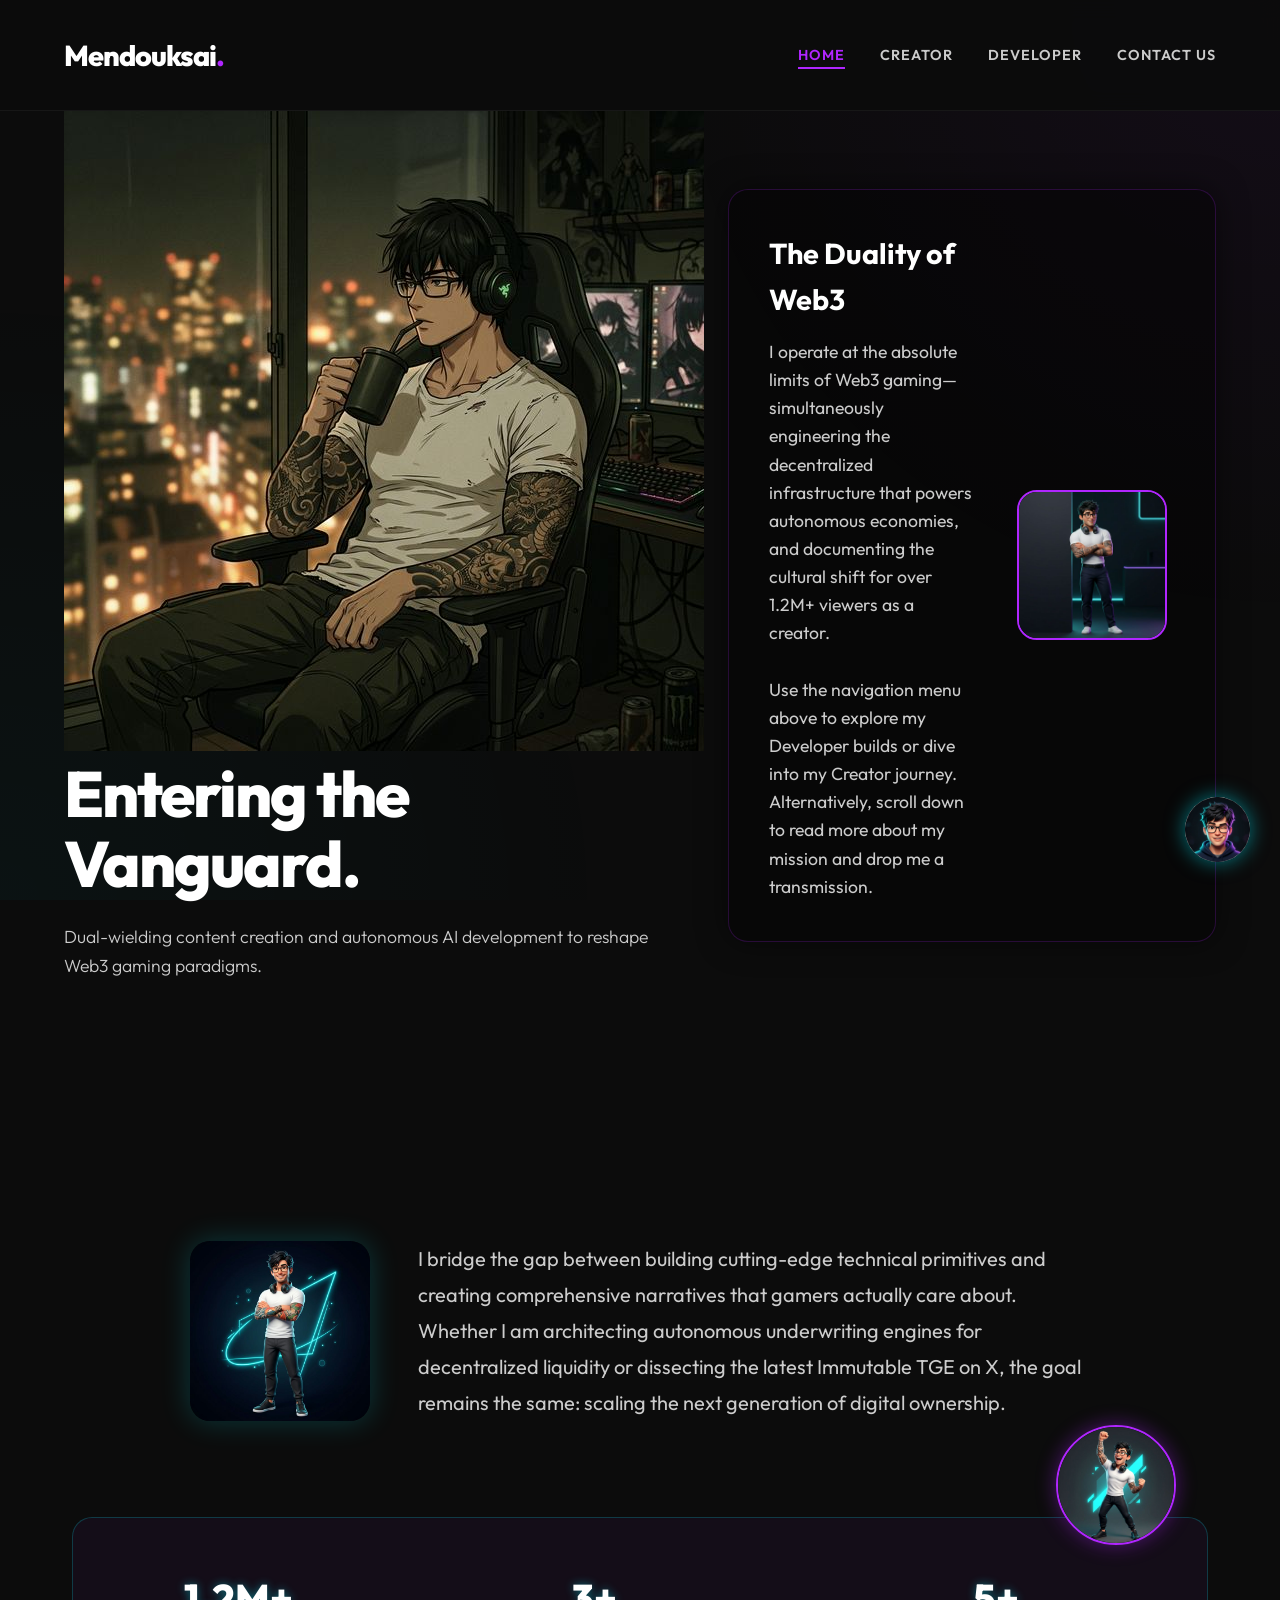
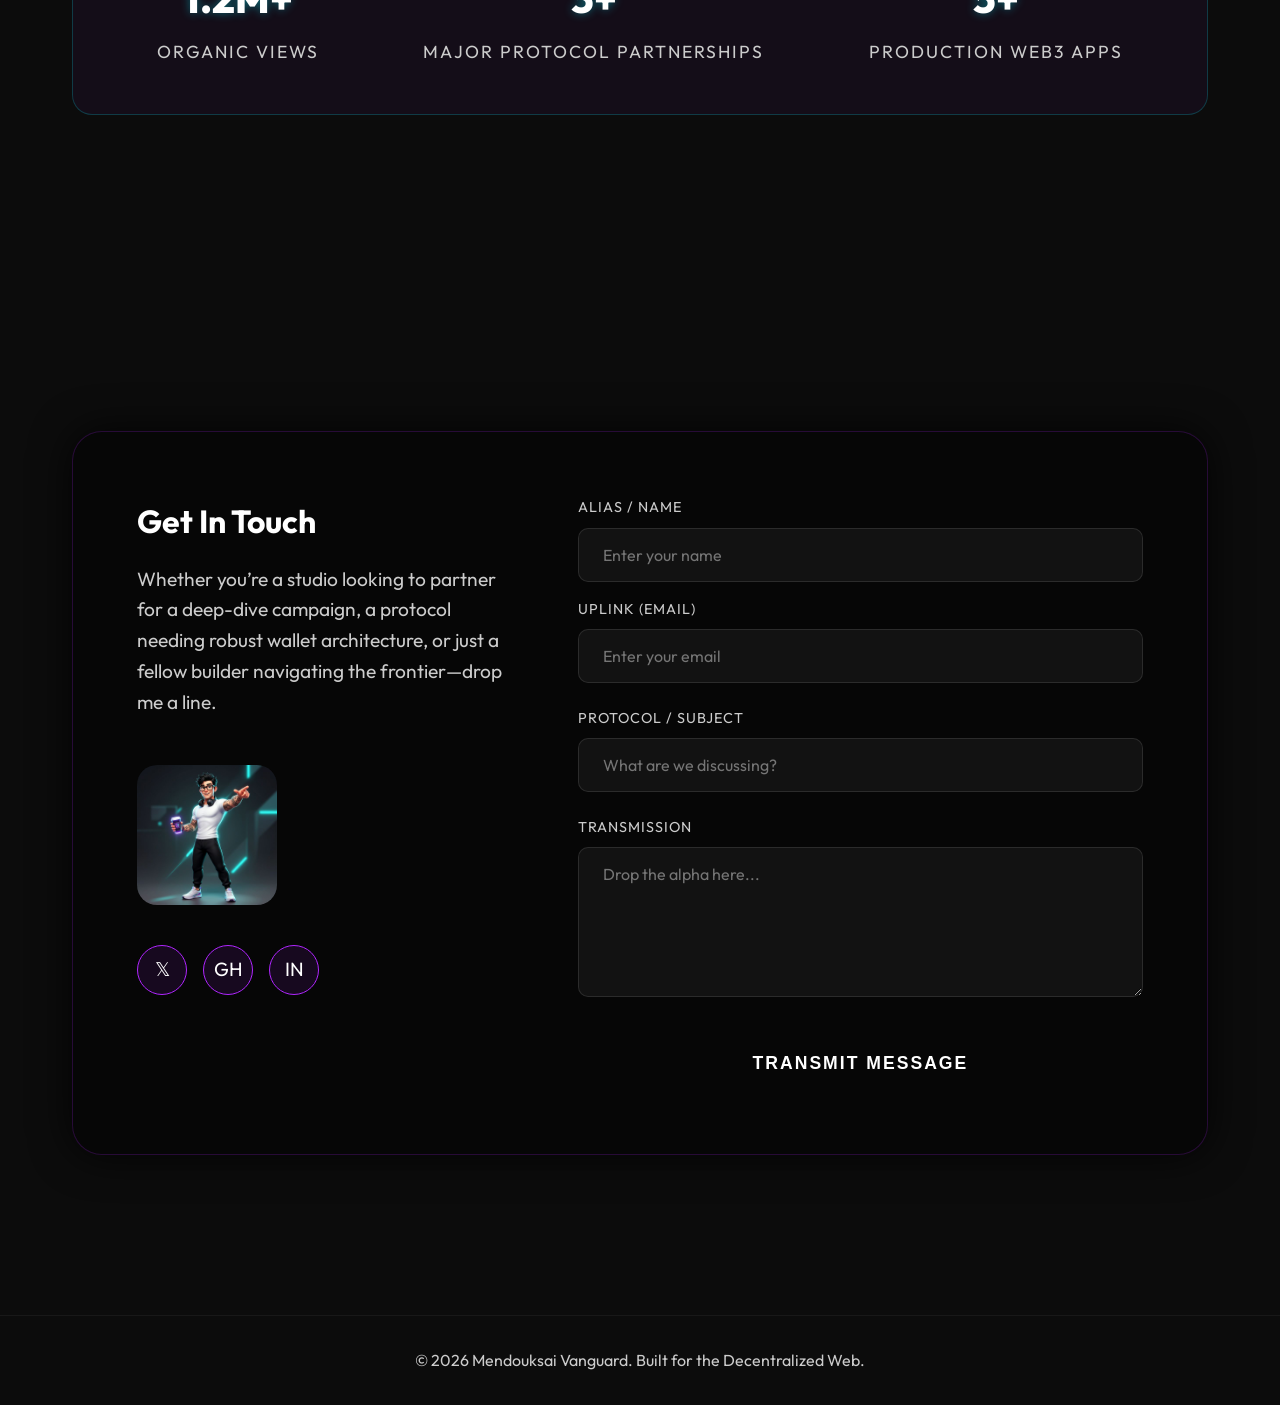
==== index.html @ 426ece2c "feat: Vanguard Portfolio v1.0 - Cyberpunk aesthetics, bitmoji integrations, 3D impact slider" ====
<!DOCTYPE html>
<html lang="en">
<head>
  <meta charset="UTF-8">
  <meta name="viewport" content="width=device-width, initial-scale=1.0">
  <title>Mendouksai | Portfolio</title>
  <link rel="preconnect" href="https://fonts.googleapis.com">
  <link rel="preconnect" href="https://fonts.gstatic.com" crossorigin>
  <link href="https://fonts.googleapis.com/css2?family=Outfit:wght@300;400;600;800&display=swap" rel="stylesheet">
  <link rel="stylesheet" href="css/styles.css">
  <style>
    /* Additional Styles for the new sections */
    .scroll-section {
      padding: 6rem 2rem;
      max-width: 1200px;
      margin: 0 auto;
      min-height: 60vh;
      display: flex;
      flex-direction: column;
      justify-content: center;
    }
    .section-title {
      font-size: 3rem;
      font-weight: 800;
      text-align: center;
      margin-bottom: 3rem;
      background: linear-gradient(135deg, #fff, var(--cyan));
      -webkit-background-clip: text;
      background-clip: text;
      -webkit-text-fill-color: transparent;
    }
    
    /* Stats/Ecosystem Banner */
    .stats-banner {
      display: flex;
      justify-content: space-around;
      align-items: center;
      flex-wrap: wrap;
      gap: 2rem;
      background: rgba(176, 38, 255, 0.05);
      border: 1px solid rgba(0, 240, 255, 0.2);
      border-radius: 20px;
      padding: 3rem;
      margin-top: 2rem;
    }
    .stat-item {
      text-align: center;
    }
    .stat-number {
      font-size: 2.5rem;
      font-weight: 800;
      color: var(--cyan);
      margin-bottom: 0.5rem;
      text-shadow: 0 0 10px rgba(0, 240, 255, 0.4);
    }
    .stat-label {
      color: var(--text-secondary);
      font-size: 1.1rem;
      text-transform: uppercase;
      letter-spacing: 2px;
    }

    /* Contact Form Layout */
    .contact-container {
      display: flex;
      gap: 4rem;
      background: rgba(0, 0, 0, 0.5);
      border-radius: 30px;
      padding: 4rem;
      border: 1px solid rgba(176, 38, 255, 0.2);
      box-shadow: 0 0 40px rgba(0, 0, 0, 0.8);
      flex-wrap: wrap;
    }
    .contact-info {
      flex: 1;
      min-width: 300px;
    }
    .contact-info p {
      color: var(--text-secondary);
      font-size: 1.2rem;
      line-height: 1.6;
      margin-bottom: 2rem;
    }
    .contact-socials {
      display: flex;
      gap: 1rem;
      margin-top: 2rem;
    }
    .social-btn {
      display: inline-flex;
      align-items: center;
      justify-content: center;
      width: 50px;
      height: 50px;
      border-radius: 50%;
      background: rgba(176, 38, 255, 0.1);
      border: 1px solid var(--accent-primary);
      color: #fff;
      font-size: 1.2rem;
      text-decoration: none;
      transition: all 0.3s ease;
    }
    .social-btn:hover {
      background: var(--accent-primary);
      box-shadow: 0 0 15px var(--accent-primary);
      transform: translateY(-5px);
    }
    
    .contact-form {
      flex: 1.5;
      min-width: 300px;
      display: flex;
      flex-direction: column;
      gap: 1.5rem;
    }
    .form-group {
      display: flex;
      flex-direction: column;
      gap: 0.5rem;
    }
    .form-group label {
      color: var(--text-secondary);
      font-size: 0.9rem;
      text-transform: uppercase;
      letter-spacing: 1px;
    }
    .form-control {
      background: rgba(255, 255, 255, 0.05);
      border: 1px solid rgba(255, 255, 255, 0.1);
      padding: 1rem 1.5rem;
      border-radius: 10px;
      color: #fff;
      font-family: inherit;
      font-size: 1rem;
      transition: border-color 0.3s ease;
      outline: none;
    }
    .form-control:focus {
      border-color: var(--cyan);
      box-shadow: 0 0 10px rgba(0, 240, 255, 0.2);
    }
    textarea.form-control {
      min-height: 150px;
      resize: vertical;
    }
    .submit-btn {
      background: linear-gradient(45deg, var(--accent-primary), var(--cyan));
      border: none;
      color: #fff;
      padding: 1rem 2rem;
      font-size: 1.1rem;
      font-weight: 600;
      border-radius: 10px;
      cursor: pointer;
      text-transform: uppercase;
      letter-spacing: 2px;
      transition: transform 0.3s ease, box-shadow 0.3s ease;
    }
    .submit-btn:hover {
      transform: translateY(-2px);
      box-shadow: 0 10px 20px rgba(0, 240, 255, 0.3);
    }
  </style>
</head>
<body>
  <div class="bg-gradient"></div>

  <nav class="navbar">
    <div class="logo">Mendouksai<span>.</span></div>
    <div class="nav-links">
      <a href="index.html" class="active">Home</a>
      <a href="web3-creator.html">Creator</a>
      <a href="developer.html">Developer</a>
      <a href="contact.html">Contact Us</a>
    </div>
  </nav>

  <!-- Hero Section -->
  <main class="hero">
    <div class="hero-content">
      <img src="assets/pfp.jpg" alt="Mendouksai PFP" class="hero-pfp">
      <h1 class="hero-title">Entering the <span class="highlight">Vanguard.</span></h1>
      <p class="hero-subtitle">Dual-wielding content creation and autonomous AI development to reshape Web3 gaming paradigms.</p>
    </div>

    <!-- Intro Writeup (Replacing Links) with Bitmoji -->
    <div class="hero-writeup" style="flex: 1; max-width: 600px; background: rgba(0,0,0,0.4); padding: 2.5rem; border-radius: 20px; border: 1px solid rgba(176,38,255,0.2); box-shadow: 0 0 30px rgba(0,0,0,0.5); animation: slideUp 1s ease 0.2s backwards; display: flex; gap: 2rem; align-items: center;">
      <div style="flex: 1;">
        <h3 style="color: var(--cyan); margin-bottom: 1rem; font-size: 1.8rem;">The Duality of Web3</h3>
        <p style="color: var(--text-secondary); font-size: 1.1rem; line-height: 1.6;">
          I operate at the absolute limits of Web3 gaming—simultaneously engineering the decentralized infrastructure that powers autonomous economies, and documenting the cultural shift for over 1.2M+ viewers as a creator. 
          <br><br>
          Use the navigation menu above to explore my Developer builds or dive into my Creator journey. Alternatively, scroll down to read more about my mission and drop me a transmission.
        </p>
      </div>
      <div style="flex: 0.8; display: flex; justify-content: center;">
        <img src="assets/creator-pfp-landing1.jpg" alt="Mendouksai Avatar 1" style="width: 100%; max-width: 150px; border-radius: 20px; border: 2px solid var(--accent-primary); animation: float 6s infinite ease-in-out;">
      </div>
    </div>
  </main>

  <!-- About / Ecosystem Section -->
  <section class="scroll-section">
    <h2 class="section-title">The Masterplan</h2>
    
    <!-- Masterplan Text with Bitmoji -->
    <div style="display: flex; align-items: center; justify-content: center; gap: 3rem; margin: 0 auto; max-width: 900px; flex-wrap: wrap;">
      <img src="assets/creator-pfp-top.jpg" alt="Mendouksai Avatar 2" style="width: 180px; border-radius: 20px; border: 2px solid var(--cyan); box-shadow: 0 0 30px rgba(0,240,255,0.2); animation: float 5s infinite ease-in-out reverse;">
      
      <div style="color: var(--text-secondary); font-size: 1.25rem; line-height: 1.8; flex: 1; min-width: 300px;">
        <p>
          I bridge the gap between building cutting-edge technical primitives and creating comprehensive narratives that gamers actually care about. Whether I am architecting autonomous underwriting engines for decentralized liquidity or dissecting the latest Immutable TGE on X, the goal remains the same: scaling the next generation of digital ownership. 
        </p>
      </div>
    </div>

    <!-- Stats Banner with Bitmoji -->
    <div style="position: relative; margin-top: 4rem;">
      <img src="assets/creator-pfp-bot.jpg" alt="Mendouksai Avatar 3" style="position: absolute; top: -60px; right: 2rem; width: 120px; border-radius: 50%; border: 2px solid var(--accent-primary); box-shadow: 0 0 20px rgba(176,38,255,0.4); z-index: 10; animation: float 4s infinite ease-in-out;">
      
      <div class="stats-banner">
        <div class="stat-item">
          <div class="stat-number">1.2M+</div>
          <div class="stat-label">Organic Views</div>
        </div>
        <div class="stat-item">
          <div class="stat-number">3+</div>
          <div class="stat-label">Major Protocol Partnerships</div>
        </div>
        <div class="stat-item">
          <div class="stat-number">5+</div>
          <div class="stat-label">Production Web3 Apps</div>
        </div>
      </div>
    </div>
  </section>

  <!-- Contact Section -->
  <section class="scroll-section" id="contact">
    <h2 class="section-title">Let's Build Together</h2>
    
    <div class="contact-container">
      <div class="contact-info">
        <h3 style="font-size: 2rem; color: #fff; margin-bottom: 1rem;">Get In Touch</h3>
        <p>
          Whether you’re a studio looking to partner for a deep-dive campaign, a protocol needing robust wallet architecture, or just a fellow builder navigating the frontier—drop me a line.
        </p>
        
        <img src="assets/creator-pfp.jpg" alt="Mendouksai Avatar 4" style="width: 140px; border-radius: 20px; margin-top: 1rem; border: 2px solid var(--cyan); animation: float 5s infinite ease-in-out;">

        <div class="contact-socials">
          <a href="https://twitter.com/mendouksaiiii_" target="_blank" class="social-btn">𝕏</a>
          <a href="#" class="social-btn">GH</a> <!-- GitHub -->
          <a href="#" class="social-btn">IN</a> <!-- LinkedIn / Discord etc -->
        </div>
      </div>

      <form class="contact-form" onsubmit="event.preventDefault(); alert('Transmission Sent to Mendouksai Network!');">
        <div style="display: flex; gap: 1rem; flex-wrap: wrap;">
          <div class="form-group" style="flex: 1;">
            <label for="name">Alias / Name</label>
            <input type="text" id="name" class="form-control" placeholder="Enter your name" required>
          </div>
          <div class="form-group" style="flex: 1;">
            <label for="email">Uplink (Email)</label>
            <input type="email" id="email" class="form-control" placeholder="Enter your email" required>
          </div>
        </div>
        
        <div class="form-group">
          <label for="subject">Protocol / Subject</label>
          <input type="text" id="subject" class="form-control" placeholder="What are we discussing?" required>
        </div>

        <div class="form-group">
          <label for="message">Transmission</label>
          <textarea id="message" class="form-control" placeholder="Drop the alpha here..." required></textarea>
        </div>

        <button type="submit" class="submit-btn" style="margin-top: 1rem;">Transmit Message</button>
      </form>
    </div>
  </section>

  <!-- Footer -->
  <footer style="text-align: center; padding: 2rem; border-top: 1px solid rgba(255,255,255,0.05); color: var(--text-secondary); margin-top: 4rem;">
    <p>&copy; 2026 Mendouksai Vanguard. Built for the Decentralized Web.</p>
  </footer>

  <!-- Floating Virtual Assistant Bitmoji -->
  <div style="position: fixed; bottom: 30px; right: 30px; z-index: 1000; animation: float 5s infinite ease-in-out;" onclick="window.scrollTo({top: 0, behavior: 'smooth'})">
    <img src="assets/creator-pfp-tiny.jpg" alt="Agent Mendouksai" class="anim-pulse" style="width: 65px; height: 65px; border-radius: 50%; border: 3px solid var(--cyan); box-shadow: 0 0 20px rgba(0,240,255,0.5); cursor: pointer; transition: transform 0.3s ease;" onmouseover="this.style.transform='scale(1.2)'" onmouseout="this.style.transform='scale(1)'" title="Mendouksai Network is Online - Scroll to Top">
  </div>

  <script src="js/script.js"></script>
</body>
</html>
---- css/styles.css ----
/* Reset & Base Variables */
:root {
  --bg-color: #0c0c0c;
  --bg-card: #1a1a1a;
  --text-primary: #ffffff;
  --text-secondary: #cccccc;
  --accent-primary: #b026ff; /* Electric Purple */
  --accent-secondary: #00f0ff; /* Cyan */
  --glass-border: rgba(176, 38, 255, 0.2);
}

* {
  margin: 0;
  padding: 0;
  box-sizing: border-box;
}

body {
  font-family: 'Outfit', sans-serif;
  background-color: var(--bg-color);
  color: var(--text-primary);
  line-height: 1.6;
  overflow-x: hidden;
  position: relative;
}

/* Background Effects */
.bg-gradient {
  position: fixed;
  top: 0; left: 0; width: 100%; height: 100%;
  background: radial-gradient(circle at top right, rgba(176,38,255,0.05) 0%, transparent 40%),
              radial-gradient(circle at bottom left, rgba(0,240,255,0.03) 0%, transparent 40%);
  pointer-events: none;
  z-index: -1;
}

/* Navbar */
.navbar {
  display: flex;
  justify-content: space-between;
  align-items: center;
  padding: 2rem 5%;
  position: sticky;
  top: 0;
  background: rgba(12, 12, 12, 0.9);
  backdrop-filter: blur(10px);
  z-index: 100;
  border-bottom: 1px solid rgba(255,255,255,0.05);
}

.logo {
  font-size: 1.8rem;
  font-weight: 800;
  letter-spacing: -1px;
}
.logo span {
  color: var(--accent-primary);
}

.nav-links a {
  color: var(--text-secondary);
  text-decoration: none;
  margin-left: 2rem;
  font-weight: 600;
  font-size: 0.9rem;
  text-transform: uppercase;
  letter-spacing: 1px;
  transition: color 0.3s ease;
  position: relative;
}

.nav-links a:hover, .nav-links a.active {
  color: var(--accent-primary);
}

.nav-links a::after {
  content: '';
  position: absolute;
  bottom: -5px; left: 0; width: 0%; height: 2px;
  background: var(--accent-primary);
  transition: width 0.3s ease;
}
.nav-links a:hover::after, .nav-links a.active::after {
  width: 100%;
}

/* Hero Section */
.hero {
  min-height: calc(100vh - 100px);
  display: flex;
  align-items: center;
  justify-content: space-between;
  padding: 0 5%;
  gap: 4rem;
}

.hero-content {
  flex: 1;
  max-width: 600px;
  animation: slideUp 1s ease;
}

@keyframes slideUp {
  0% { opacity: 0; transform: translateY(40px); }
  100% { opacity: 1; transform: translateY(0); }
}

.hero-title {
  font-size: 4rem;
  font-weight: 800;
  line-height: 1.1;
  margin-bottom: 1.5rem;
  letter-spacing: -2px;
}

.hero-subtitle {
  font-size: 1.1rem;
  color: var(--text-secondary);
  font-weight: 300;
  margin-bottom: 2.5rem;
}

.primary-btn {
  display: inline-block;
  background: var(--accent-primary);
  color: #fff;
  padding: 1rem 2.5rem;
  border-radius: 8px;
  text-decoration: none;
  font-weight: 600;
  transition: all 0.3s ease;
  border: none;
  box-shadow: 0 4px 15px rgba(176, 38, 255, 0.3);
}

.primary-btn:hover {
  transform: scale(1.05);
  box-shadow: 0 6px 20px rgba(176, 38, 255, 0.5);
}

.hero-image {
  flex: 1;
  display: flex;
  justify-content: center;
  position: relative;
}

.pfp-container {
  width: 400px;
  height: 500px;
  border-radius: 20px;
  overflow: hidden;
  border: 2px solid var(--accent-primary);
  box-shadow: 0 0 40px rgba(176, 38, 255, 0.2);
  position: relative;
}

.pfp-container img {
  width: 100%;
  height: 100%;
  object-fit: cover;
}

/* Sub-page Settings */
.page-container {
  max-width: 1200px;
  margin: 0 auto;
  padding: 4rem 5%;
}

.page-header {
  text-align: center;
  max-width: 800px;
  margin: 0 auto 4rem;
}

.page-header h1 {
  font-size: 3.5rem;
}
.page-header h1::before {
  content: "• ";
  color: var(--accent-primary);
}

/* Portfolio 3-Column Grid */
.portfolio-grid {
  display: grid;
  grid-template-columns: repeat(3, 1fr);
  gap: 2rem;
}

.port-card {
  background: var(--bg-card);
  border-radius: 15px;
  overflow: hidden;
  border: 1px solid rgba(255,255,255,0.05);
  transition: all 0.4s ease;
  position: relative;
  height: 400px;
  display: flex;
  flex-direction: column;
}

.port-card:hover {
  border-color: var(--accent-primary);
  box-shadow: 0 0 20px rgba(176, 38, 255, 0.2);
  transform: translateY(-5px);
}

.port-img {
  height: 200px;
  background: #222;
  position: relative;
}

.port-content {
  padding: 1.5rem;
  flex: 1;
  display: flex;
  flex-direction: column;
}

.port-content h3 {
  font-size: 1.4rem;
  margin-bottom: 0.5rem;
  color: #fff;
}

.port-content p {
  color: var(--text-secondary);
  font-size: 0.95rem;
  flex: 1;
}

.port-hover-overlay {
  position: absolute;
  top: 0; left: 0; width: 100%; height: 100%;
  background: rgba(176, 38, 255, 0.85);
  display: flex;
  align-items: center;
  justify-content: center;
  opacity: 0;
  transition: opacity 0.3s ease;
  flex-direction: column;
  gap: 1rem;
}

.port-card:hover .port-hover-overlay {
  opacity: 1;
}

.view-btn {
  padding: 0.8rem 2rem;
  background: #fff;
  color: var(--accent-primary);
  border-radius: 5px;
  text-decoration: none;
  font-weight: bold;
}

/* Tweets / Testimonial Style Grid */
.tweet-grid {
  display: grid;
  grid-template-columns: repeat(auto-fit, minmax(350px, 1fr));
  gap: 2rem;
}

.testimonial-card {
  background: var(--bg-card);
  border-radius: 16px;
  padding: 2rem;
  border: 1px solid transparent;
  transition: all 0.3s ease;
  position: relative;
}

.testimonial-card:hover {
  border-color: var(--accent-primary);
  box-shadow: 0 0 25px rgba(176, 38, 255, 0.15);
}

.test-header {
  display: flex;
  align-items: center;
  gap: 1rem;
  margin-bottom: 1.5rem;
}

.test-avatar {
  width: 50px;
  height: 50px;
  border-radius: 50%;
  object-fit: cover;
  border: 2px solid var(--accent-primary);
}

.test-info h4 {
  color: #fff;
  font-size: 1.1rem;
}
.test-info span {
  color: var(--text-secondary);
  font-size: 0.9rem;
}

.test-icon {
  margin-left: auto;
  font-size: 1.5rem;
  color: var(--text-secondary);
}

.test-body {
  font-size: 1rem;
  line-height: 1.6;
  color: var(--text-secondary);
}

.test-metrics {
  margin-top: 1.5rem;
  padding-top: 1rem;
  border-top: 1px solid rgba(255,255,255,0.05);
  display: flex;
  justify-content: space-between;
  color: var(--accent-primary);
  font-size: 0.9rem;
  font-weight: 600;
}

@media (max-width: 900px) {
  .hero { flex-direction: column; text-align: center; justify-content: center; gap: 2rem; }
  .pfp-container { width: 100%; height: 400px; margin: 0 auto; }
  .portfolio-grid { grid-template-columns: 1fr; gap: 2rem; }
  
  /* Typography Scaling */
  .hero-title, .page-header h1 { font-size: 2.8rem !important; }
  .article-title, .section-title { font-size: 2rem !important; }
  .hero-subtitle, .page-subtitle { font-size: 1rem !important; }
  
  /* Navbar */
  .navbar { flex-direction: column; padding: 1.5rem; gap: 1rem; }
  
  /* Nav Links Scrollable */
  .nav-links {
    display: flex;
    overflow-x: auto;
    white-space: nowrap;
    width: 100%;
    padding-bottom: 0.5rem;
    justify-content: flex-start;
  }
  .nav-links::-webkit-scrollbar { height: 4px; }
  .nav-links::-webkit-scrollbar-thumb { background: var(--accent-primary); border-radius: 10px; }
  .nav-links a { margin-left: 0; margin-right: 1.5rem; font-size: 0.85rem; }
  
  /* Layout Stacking */
  .hero-writeup {
    margin-top: 1rem;
    padding: 1.5rem !important;
    text-align: left;
    flex-direction: column !important;
    align-items: center;
  }
  .split-layout { flex-direction: column; margin-top: 2rem; }
  
  /* Article Sections */
  .article-section {
    padding: 2rem !important;
    margin-bottom: 3rem !important;
    flex-direction: column !important;
  }
  .article-avatar {
    flex-direction: row !important;
    flex-wrap: wrap;
    justify-content: center !important;
    gap: 1rem !important;
  }
  .article-avatar img { width: 140px !important; margin: 0 !important; }
  
  /* Contact Form / Banners */
  .stats-banner { flex-direction: column; padding: 1.5rem !important; gap: 2rem !important; text-align: center; align-items: center; }
  .contact-container { padding: 2rem !important; flex-direction: column; gap: 2rem; }
  
  /* Contact Grid Specifics */
  .contact-grid { margin-top: 2rem; gap: 1.5rem; }
  .platform-inner { min-height: 280px; padding: 2rem 1.5rem; }
  .platform-avatar { width: 100px; height: 100px; }
}

/* Supplemental Animations */
.anim-pulse { animation: neon-pulse 3s infinite alternate; }
.anim-slide-up { animation: slideUp 1s ease both; }

@keyframes neon-pulse {
  0% { box-shadow: 0 0 10px rgba(176,38,255,0.2); border-color: rgba(176,38,255,0.3); }
  100% { box-shadow: 0 0 40px rgba(0,240,255,0.6); border-color: rgba(0,240,255,0.8); }
}
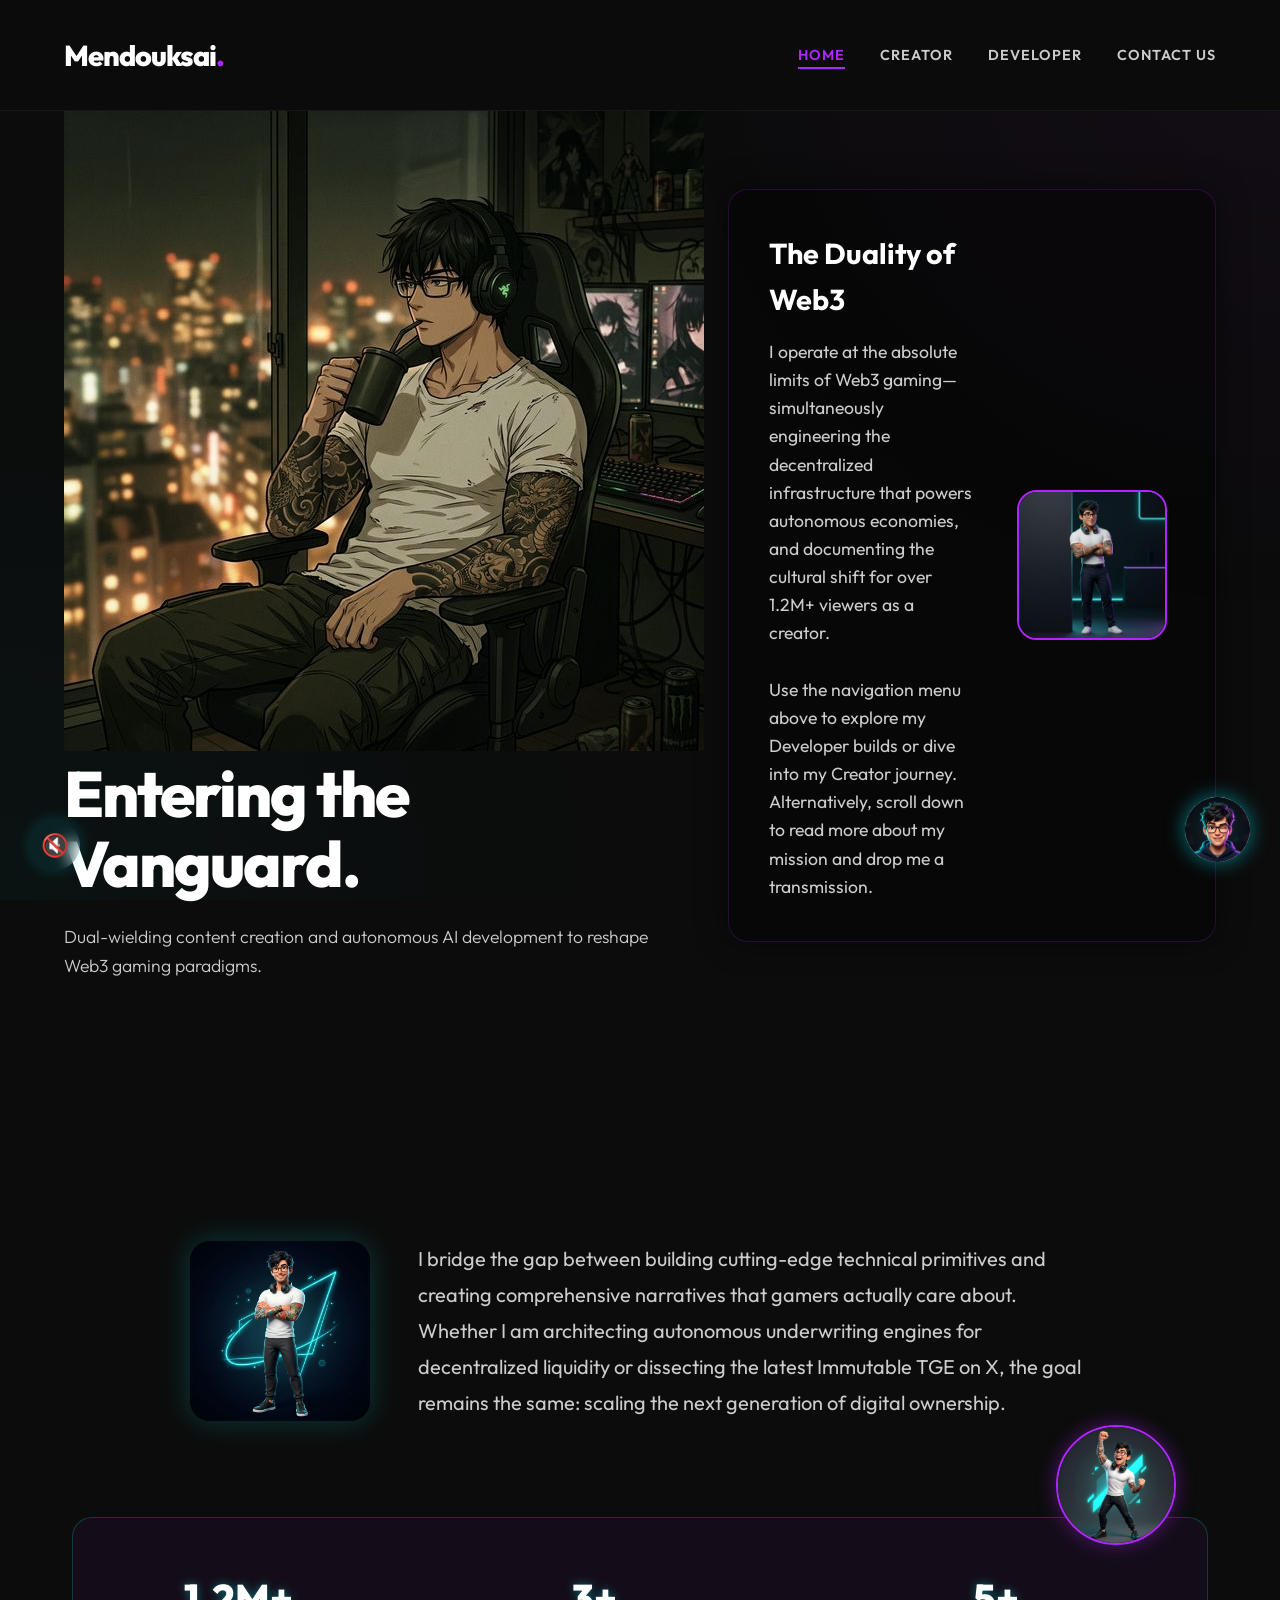
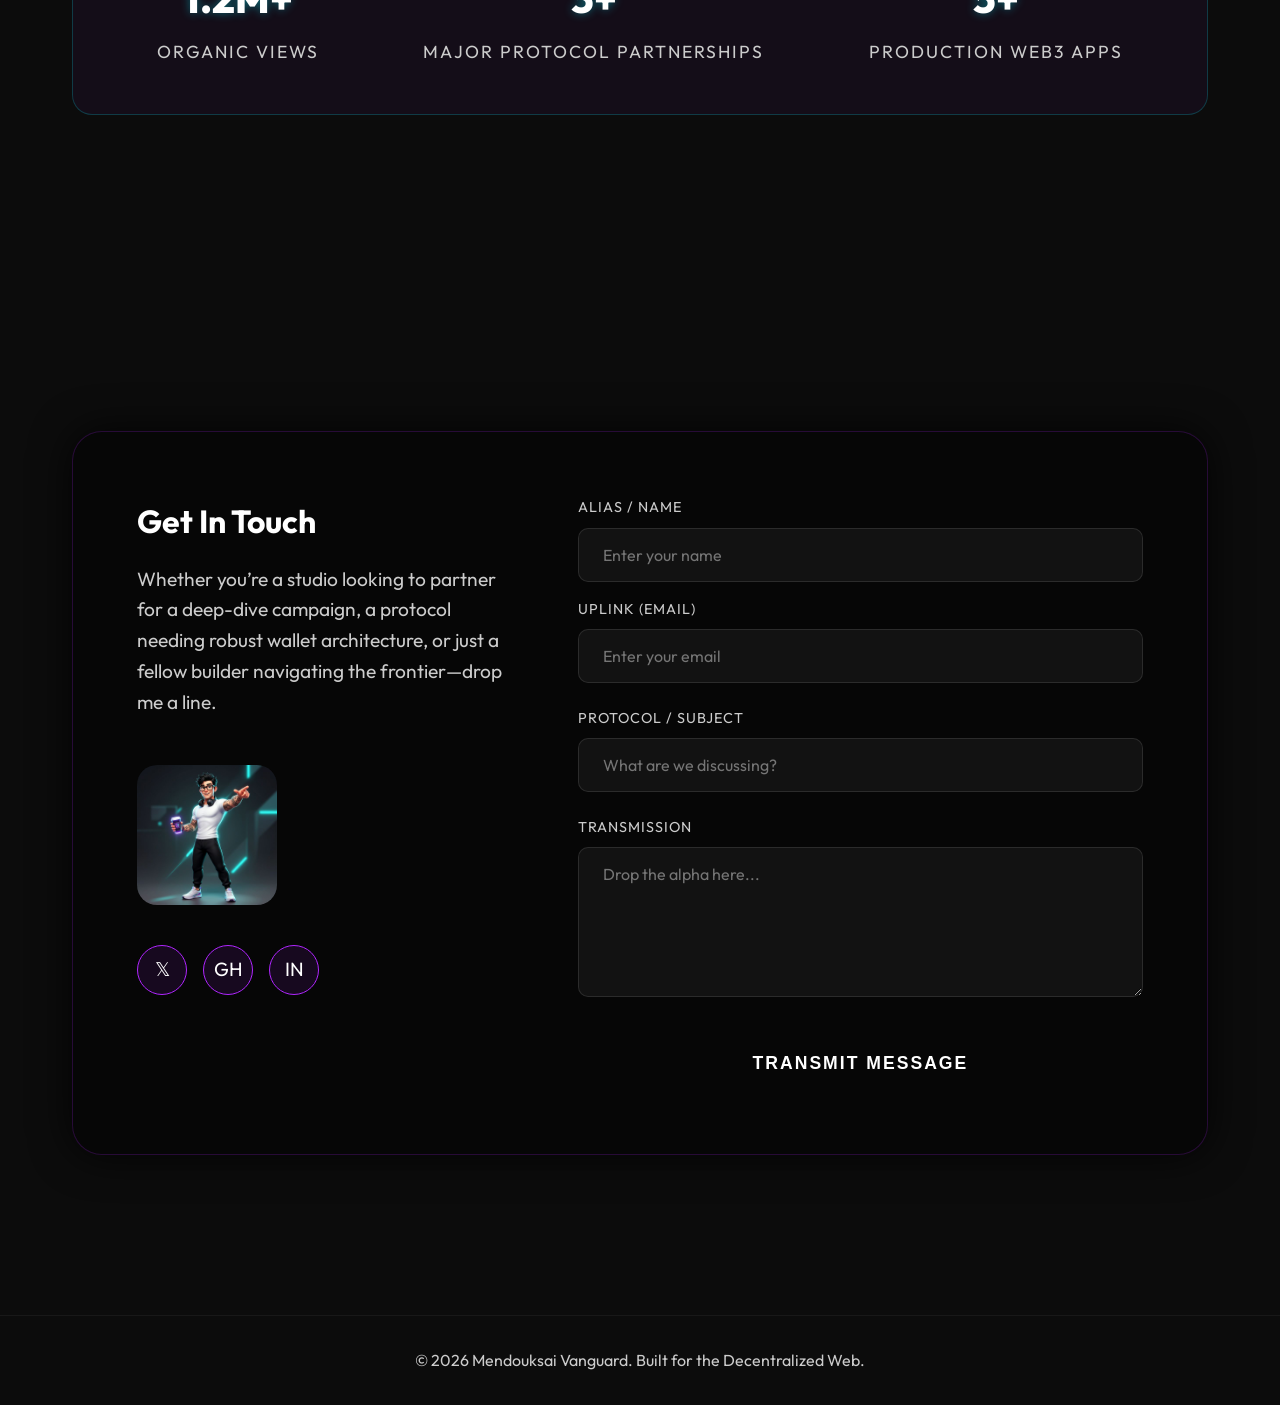
==== commit 75fab5c4: "feat: Lightning-fast tweet cards Web Audio sound engine with toggle mobile polish" ====
--- a/index.html
+++ b/index.html
@@ -292,6 +292,18 @@
     <img src="assets/creator-pfp-tiny.jpg" alt="Agent Mendouksai" class="anim-pulse" style="width: 65px; height: 65px; border-radius: 50%; border: 3px solid var(--cyan); box-shadow: 0 0 20px rgba(0,240,255,0.5); cursor: pointer; transition: transform 0.3s ease;" onmouseover="this.style.transform='scale(1.2)'" onmouseout="this.style.transform='scale(1)'" title="Mendouksai Network is Online - Scroll to Top">
   </div>
 
+  <!-- Sound Toggle Button -->
+  <button id="soundToggle" title="Sound Off — Click to Unmute" style="
+    position: fixed; bottom: 30px; left: 30px; z-index: 1001;
+    width: 50px; height: 50px; border-radius: 50%;
+    background: rgba(0,240,255,0.08); border: 1px solid var(--cyan);
+    color: var(--cyan); font-size: 1.4rem; cursor: pointer;
+    backdrop-filter: blur(8px); transition: all 0.3s ease;
+    display: flex; align-items: center; justify-content: center;
+    box-shadow: 0 0 15px rgba(0,240,255,0.2);
+  " onmouseover="this.style.boxShadow='0 0 25px rgba(0,240,255,0.6)'; this.style.transform='scale(1.1)';"
+     onmouseout="this.style.boxShadow='0 0 15px rgba(0,240,255,0.2)'; this.style.transform='scale(1)';">🔇</button>
+
   <script src="js/script.js"></script>
 </body>
 </html>
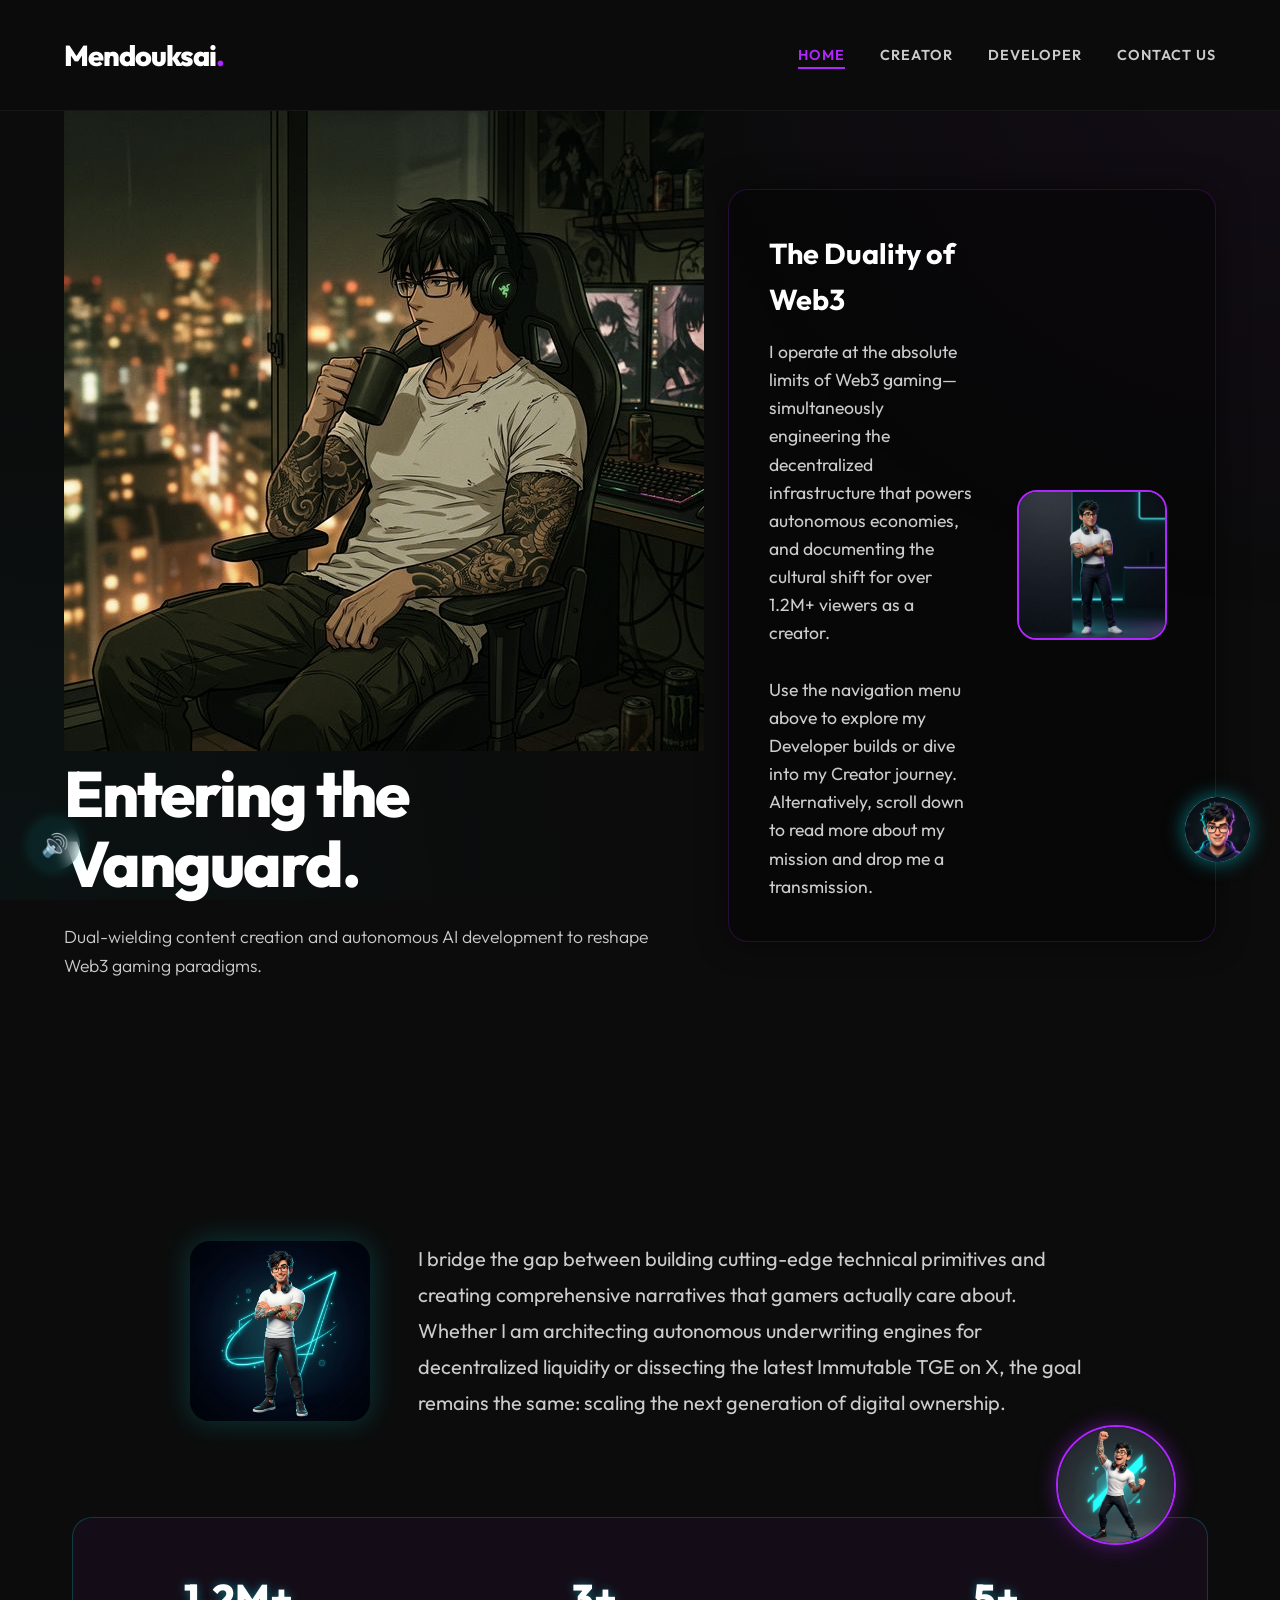
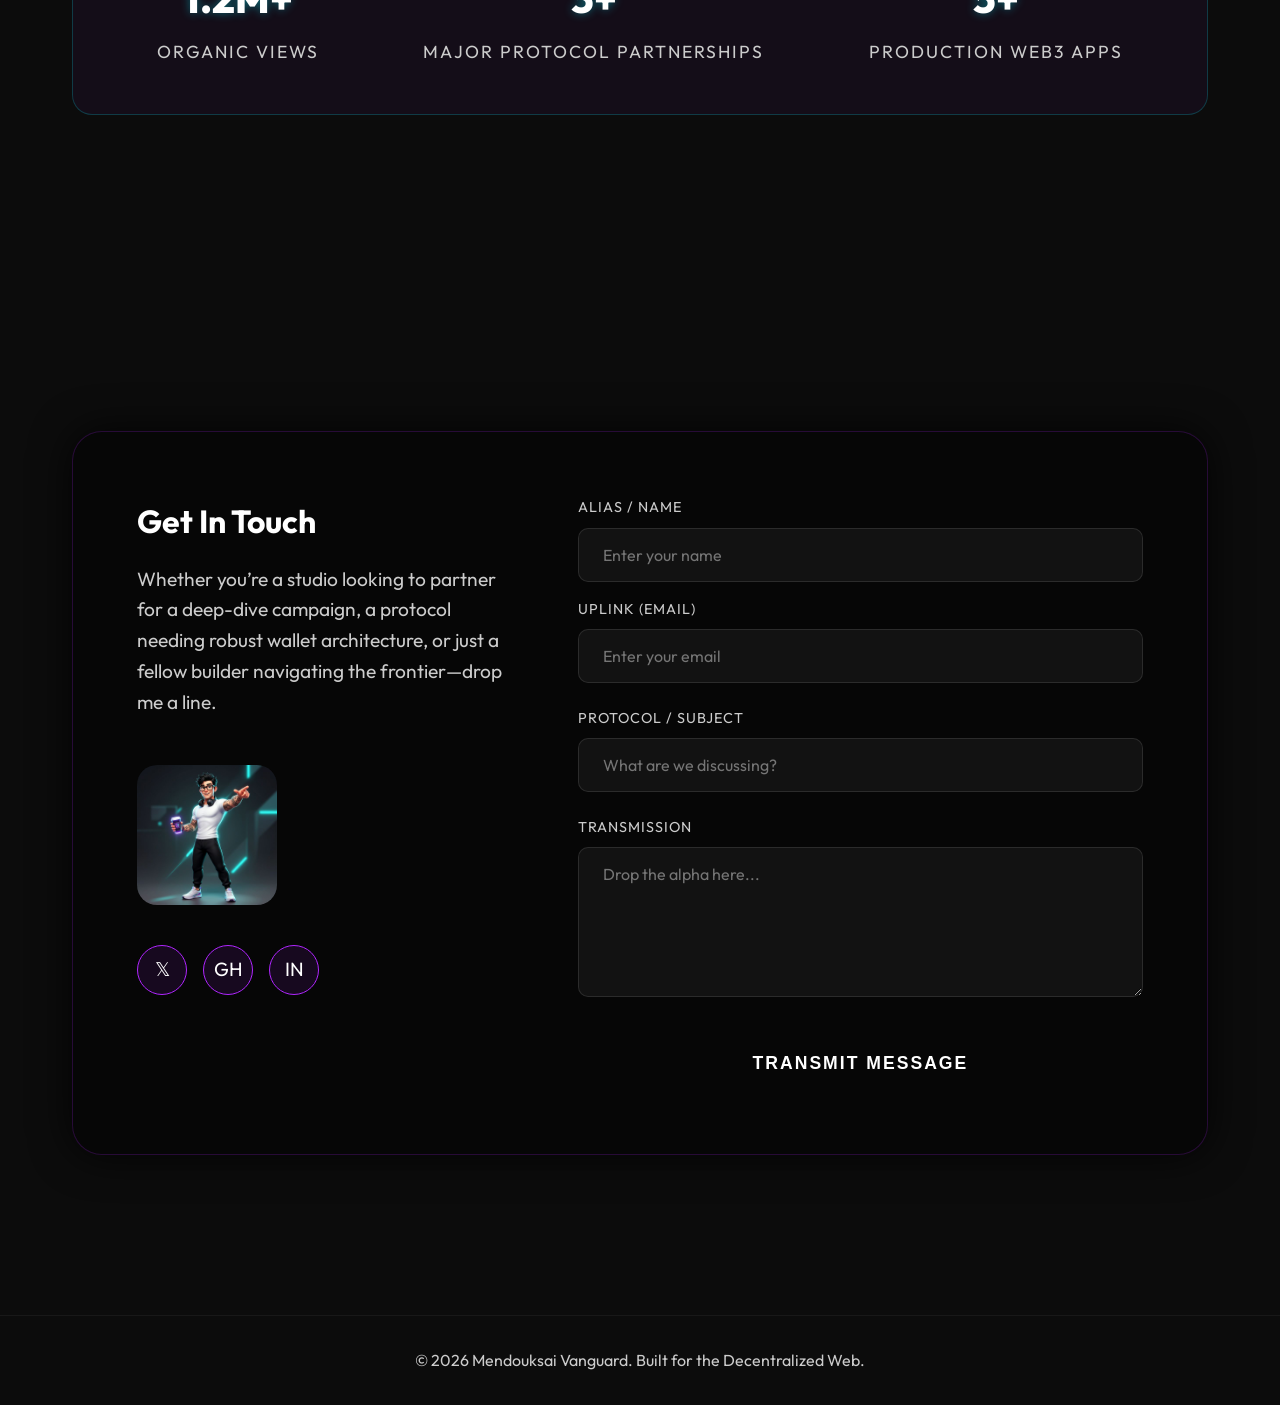
==== commit 2ddbea17: "fix: Web Audio API sound enabled by default" ====
--- a/index.html
+++ b/index.html
@@ -293,7 +293,7 @@
   </div>
 
   <!-- Sound Toggle Button -->
-  <button id="soundToggle" title="Sound Off — Click to Unmute" style="
+  <button id="soundToggle" title="Sound On — Click to Mute" style="
     position: fixed; bottom: 30px; left: 30px; z-index: 1001;
     width: 50px; height: 50px; border-radius: 50%;
     background: rgba(0,240,255,0.08); border: 1px solid var(--cyan);
@@ -302,7 +302,7 @@
     display: flex; align-items: center; justify-content: center;
     box-shadow: 0 0 15px rgba(0,240,255,0.2);
   " onmouseover="this.style.boxShadow='0 0 25px rgba(0,240,255,0.6)'; this.style.transform='scale(1.1)';"
-     onmouseout="this.style.boxShadow='0 0 15px rgba(0,240,255,0.2)'; this.style.transform='scale(1)';">🔇</button>
+     onmouseout="this.style.boxShadow='0 0 15px rgba(0,240,255,0.2)'; this.style.transform='scale(1)';">🔊</button>
 
   <script src="js/script.js"></script>
 </body>
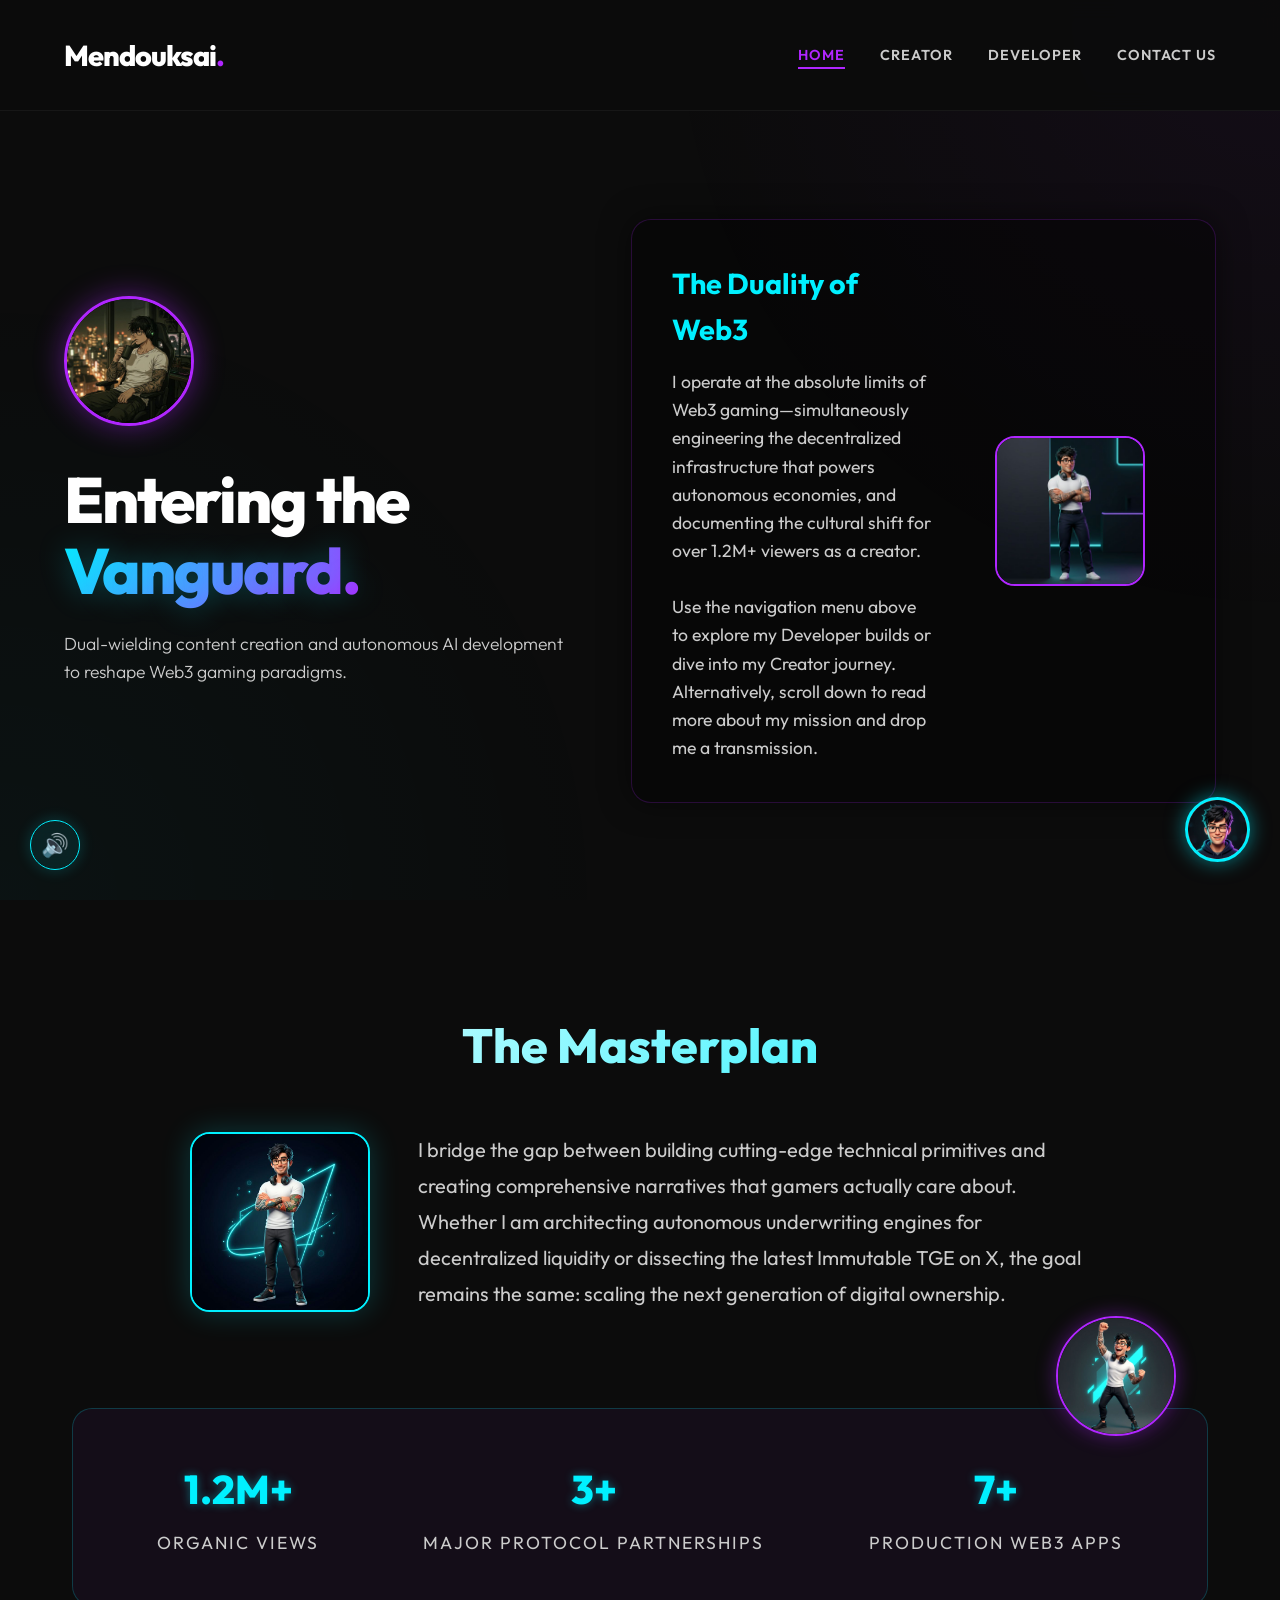
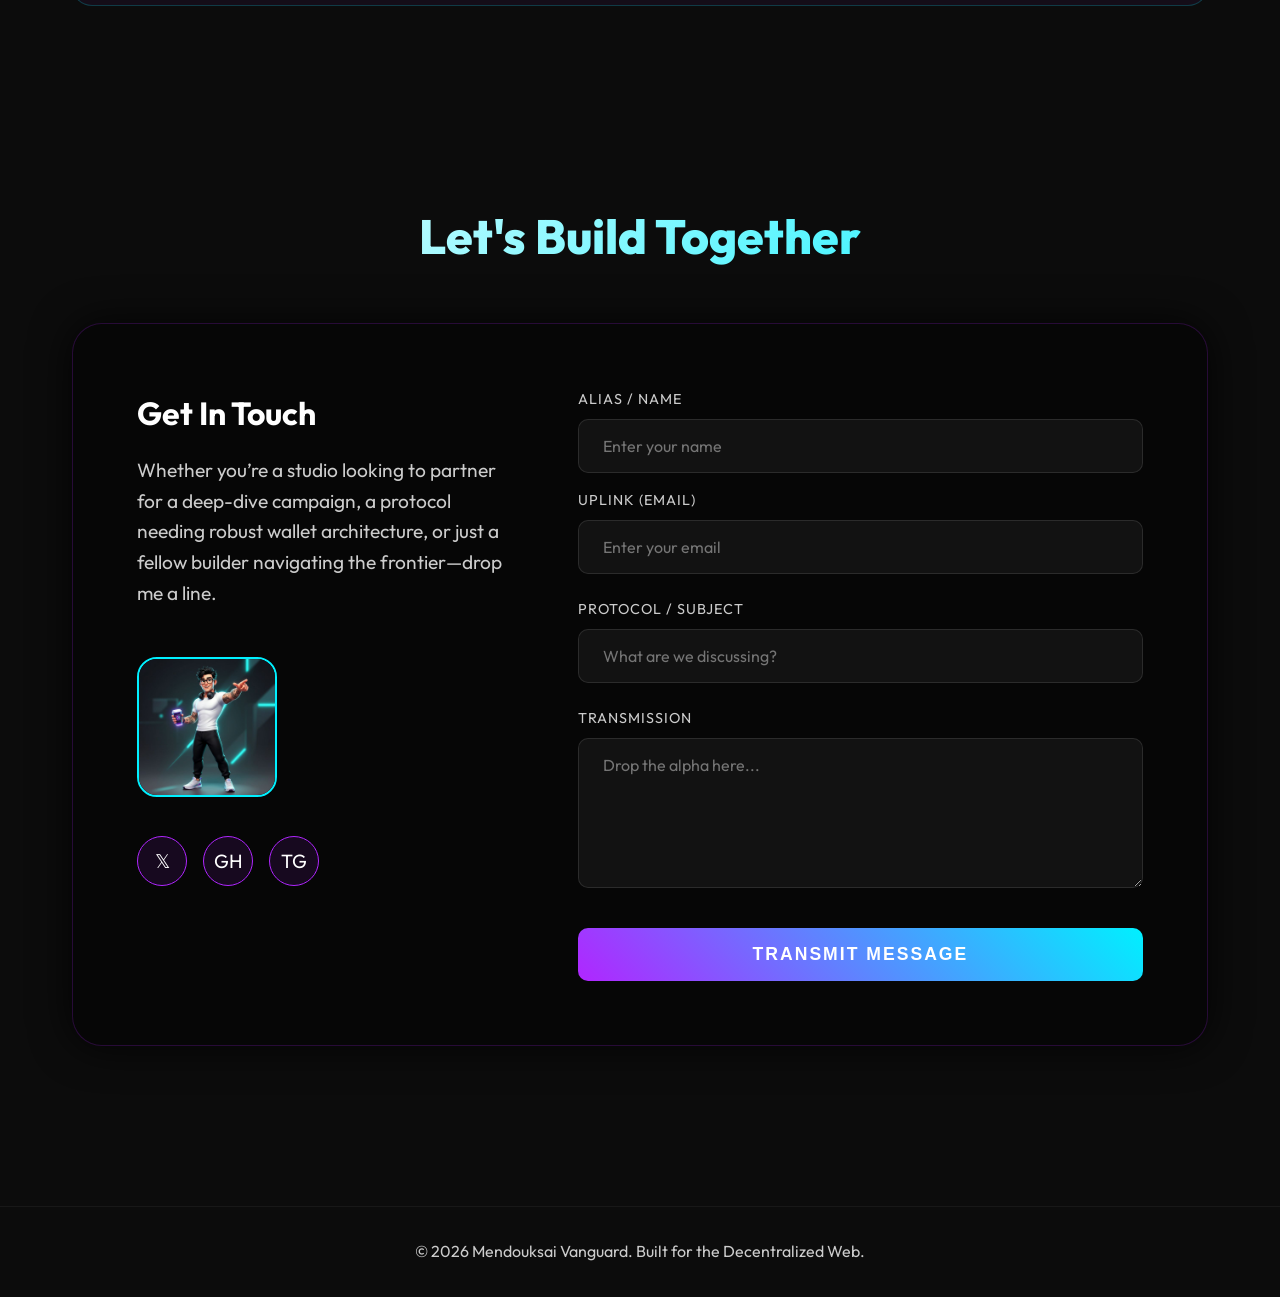
==== commit fbfa1cf3: "Polish build: fix broken design tokens, add SEO, ship PayLink & Yap - Define missing --cyan token (u" ====
--- a/index.html
+++ b/index.html
@@ -3,7 +3,23 @@
 <head>
   <meta charset="UTF-8">
   <meta name="viewport" content="width=device-width, initial-scale=1.0">
-  <title>Mendouksai | Portfolio</title>
+  <title>Mendouksai | Web3 Creator &amp; Developer</title>
+  <meta name="description" content="Mendouksai — Web3 gaming creator with 1.2M+ views and autonomous AI developer. Building decentralized infrastructure and documenting the future of digital ownership.">
+  <meta name="author" content="Mendouksai">
+  <meta name="theme-color" content="#0c0c0c">
+  <link rel="icon" type="image/svg+xml" href="assets/favicon.svg">
+  <link rel="canonical" href="https://mendouksai.vercel.app/">
+  <!-- Open Graph / social cards -->
+  <meta property="og:type" content="website">
+  <meta property="og:title" content="Mendouksai | Web3 Creator &amp; Developer">
+  <meta property="og:description" content="Web3 gaming creator with 1.2M+ views and autonomous AI developer. Dual-wielding content and code to reshape Web3 gaming.">
+  <meta property="og:url" content="https://mendouksai.vercel.app/">
+  <meta property="og:image" content="https://mendouksai.vercel.app/assets/pfp.jpg">
+  <meta name="twitter:card" content="summary_large_image">
+  <meta name="twitter:site" content="@mendouksaiiii_">
+  <meta name="twitter:title" content="Mendouksai | Web3 Creator &amp; Developer">
+  <meta name="twitter:description" content="Web3 gaming creator with 1.2M+ views and autonomous AI developer.">
+  <meta name="twitter:image" content="https://mendouksai.vercel.app/assets/pfp.jpg">
   <link rel="preconnect" href="https://fonts.googleapis.com">
   <link rel="preconnect" href="https://fonts.gstatic.com" crossorigin>
   <link href="https://fonts.googleapis.com/css2?family=Outfit:wght@300;400;600;800&display=swap" rel="stylesheet">
@@ -228,7 +244,7 @@
           <div class="stat-label">Major Protocol Partnerships</div>
         </div>
         <div class="stat-item">
-          <div class="stat-number">5+</div>
+          <div class="stat-number">7+</div>
           <div class="stat-label">Production Web3 Apps</div>
         </div>
       </div>
@@ -249,9 +265,9 @@
         <img src="assets/creator-pfp.jpg" alt="Mendouksai Avatar 4" style="width: 140px; border-radius: 20px; margin-top: 1rem; border: 2px solid var(--cyan); animation: float 5s infinite ease-in-out;">
 
         <div class="contact-socials">
-          <a href="https://twitter.com/mendouksaiiii_" target="_blank" class="social-btn">𝕏</a>
-          <a href="#" class="social-btn">GH</a> <!-- GitHub -->
-          <a href="#" class="social-btn">IN</a> <!-- LinkedIn / Discord etc -->
+          <a href="https://x.com/mendouksaiiii_?s=21" target="_blank" rel="noopener" class="social-btn" title="X / Twitter">𝕏</a>
+          <a href="https://github.com/mendouksaiii" target="_blank" rel="noopener" class="social-btn" title="GitHub">GH</a>
+          <a href="https://t.me/mendouksaiii" target="_blank" rel="noopener" class="social-btn" title="Telegram">TG</a>
         </div>
       </div>
 
--- a/css/styles.css
+++ b/css/styles.css
@@ -6,6 +6,7 @@
   --text-secondary: #cccccc;
   --accent-primary: #b026ff; /* Electric Purple */
   --accent-secondary: #00f0ff; /* Cyan */
+  --cyan: #00f0ff; /* Alias used throughout markup */
   --glass-border: rgba(176, 38, 255, 0.2);
 }
 
@@ -394,3 +395,51 @@
   0% { box-shadow: 0 0 10px rgba(176,38,255,0.2); border-color: rgba(176,38,255,0.3); }
   100% { box-shadow: 0 0 40px rgba(0,240,255,0.6); border-color: rgba(0,240,255,0.8); }
 }
+
+/* Floating animation referenced across all pages */
+@keyframes float {
+  0%, 100% { transform: translateY(0); }
+  50% { transform: translateY(-14px); }
+}
+
+/* Hero avatar (index) */
+.hero-pfp {
+  width: 130px;
+  height: 130px;
+  border-radius: 50%;
+  object-fit: cover;
+  border: 3px solid var(--accent-primary);
+  box-shadow: 0 0 30px rgba(176, 38, 255, 0.45);
+  margin-bottom: 2rem;
+  animation: float 6s infinite ease-in-out;
+}
+
+/* Accent word inside headings */
+.highlight {
+  background: linear-gradient(135deg, var(--cyan), var(--accent-primary));
+  -webkit-background-clip: text;
+  background-clip: text;
+  -webkit-text-fill-color: transparent;
+  text-shadow: 0 0 30px rgba(0, 240, 255, 0.25);
+}
+
+/* Section/page subtitles */
+.page-subtitle {
+  color: var(--text-secondary);
+  font-size: 1.2rem;
+  font-weight: 300;
+  line-height: 1.7;
+  margin-top: 1rem;
+}
+
+/* Respect users who prefer reduced motion */
+@media (prefers-reduced-motion: reduce) {
+  *,
+  *::before,
+  *::after {
+    animation-duration: 0.001ms !important;
+    animation-iteration-count: 1 !important;
+    transition-duration: 0.001ms !important;
+    scroll-behavior: auto !important;
+  }
+}
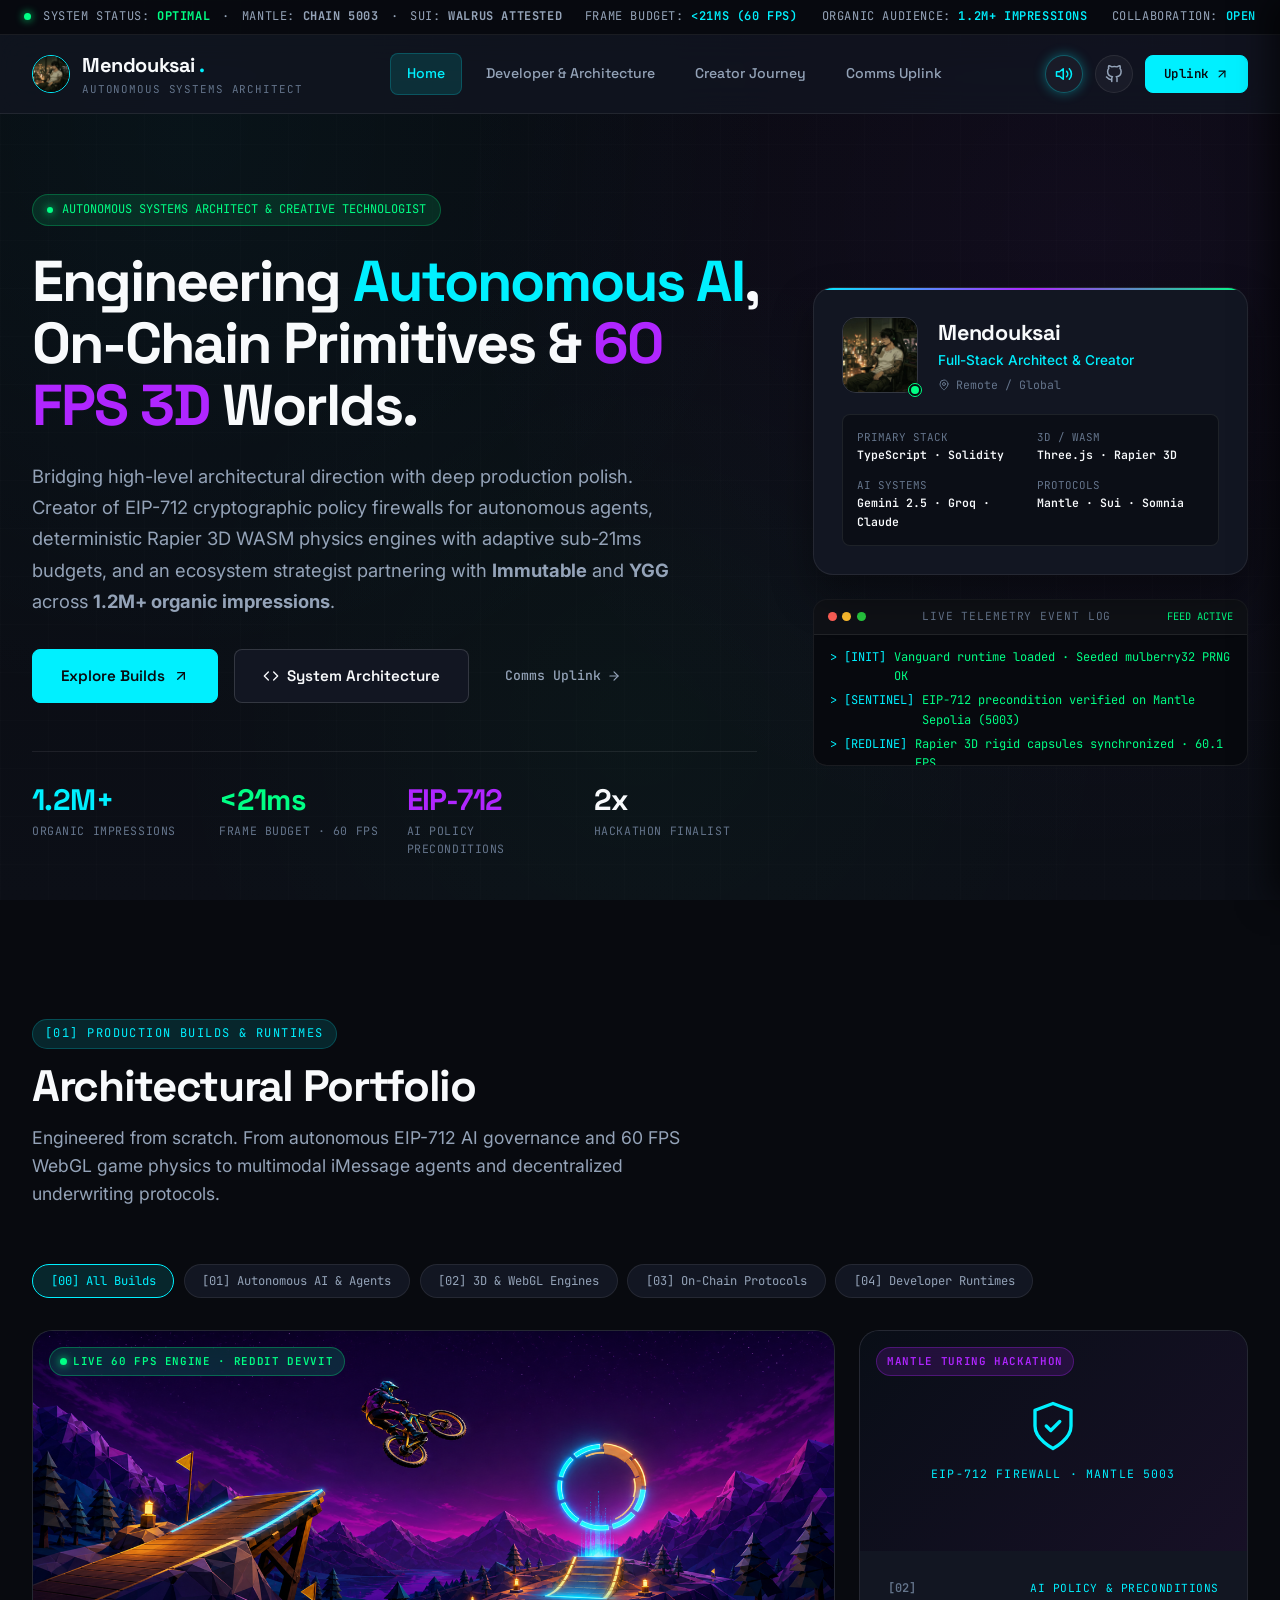
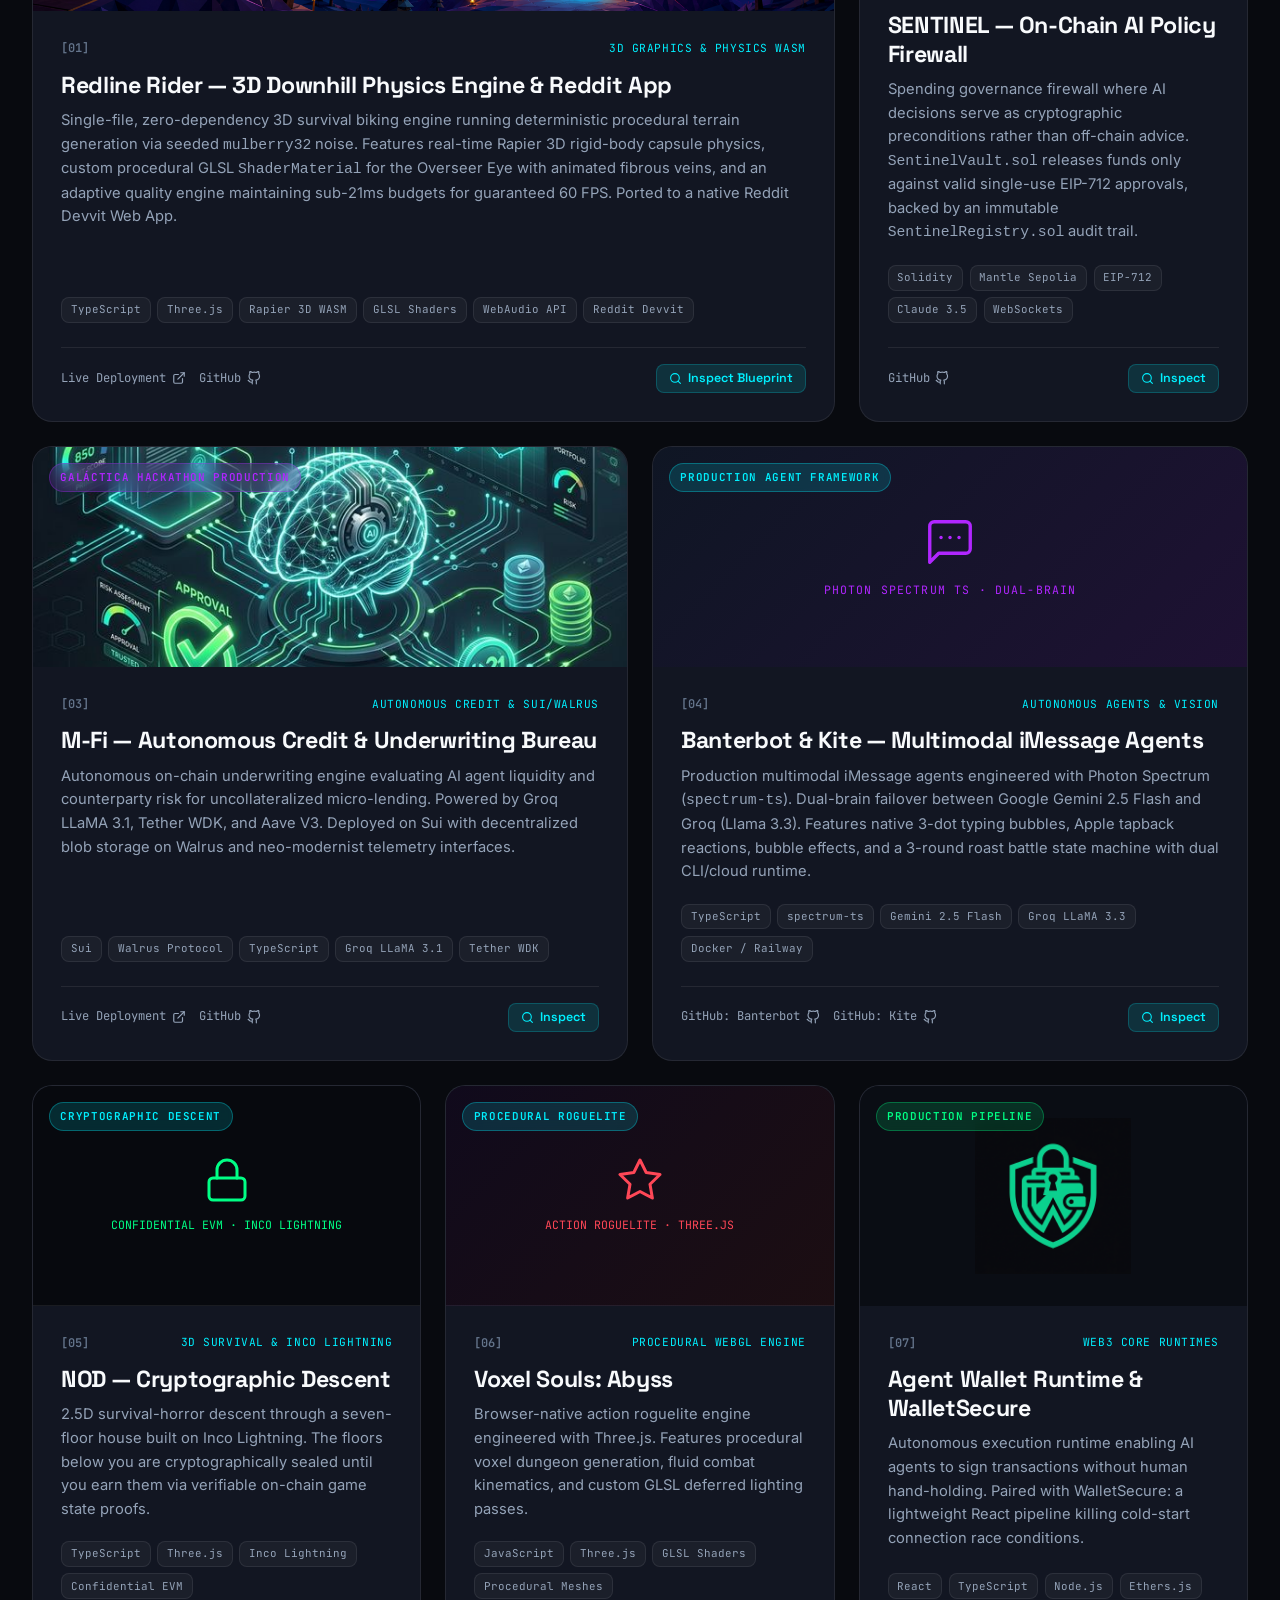
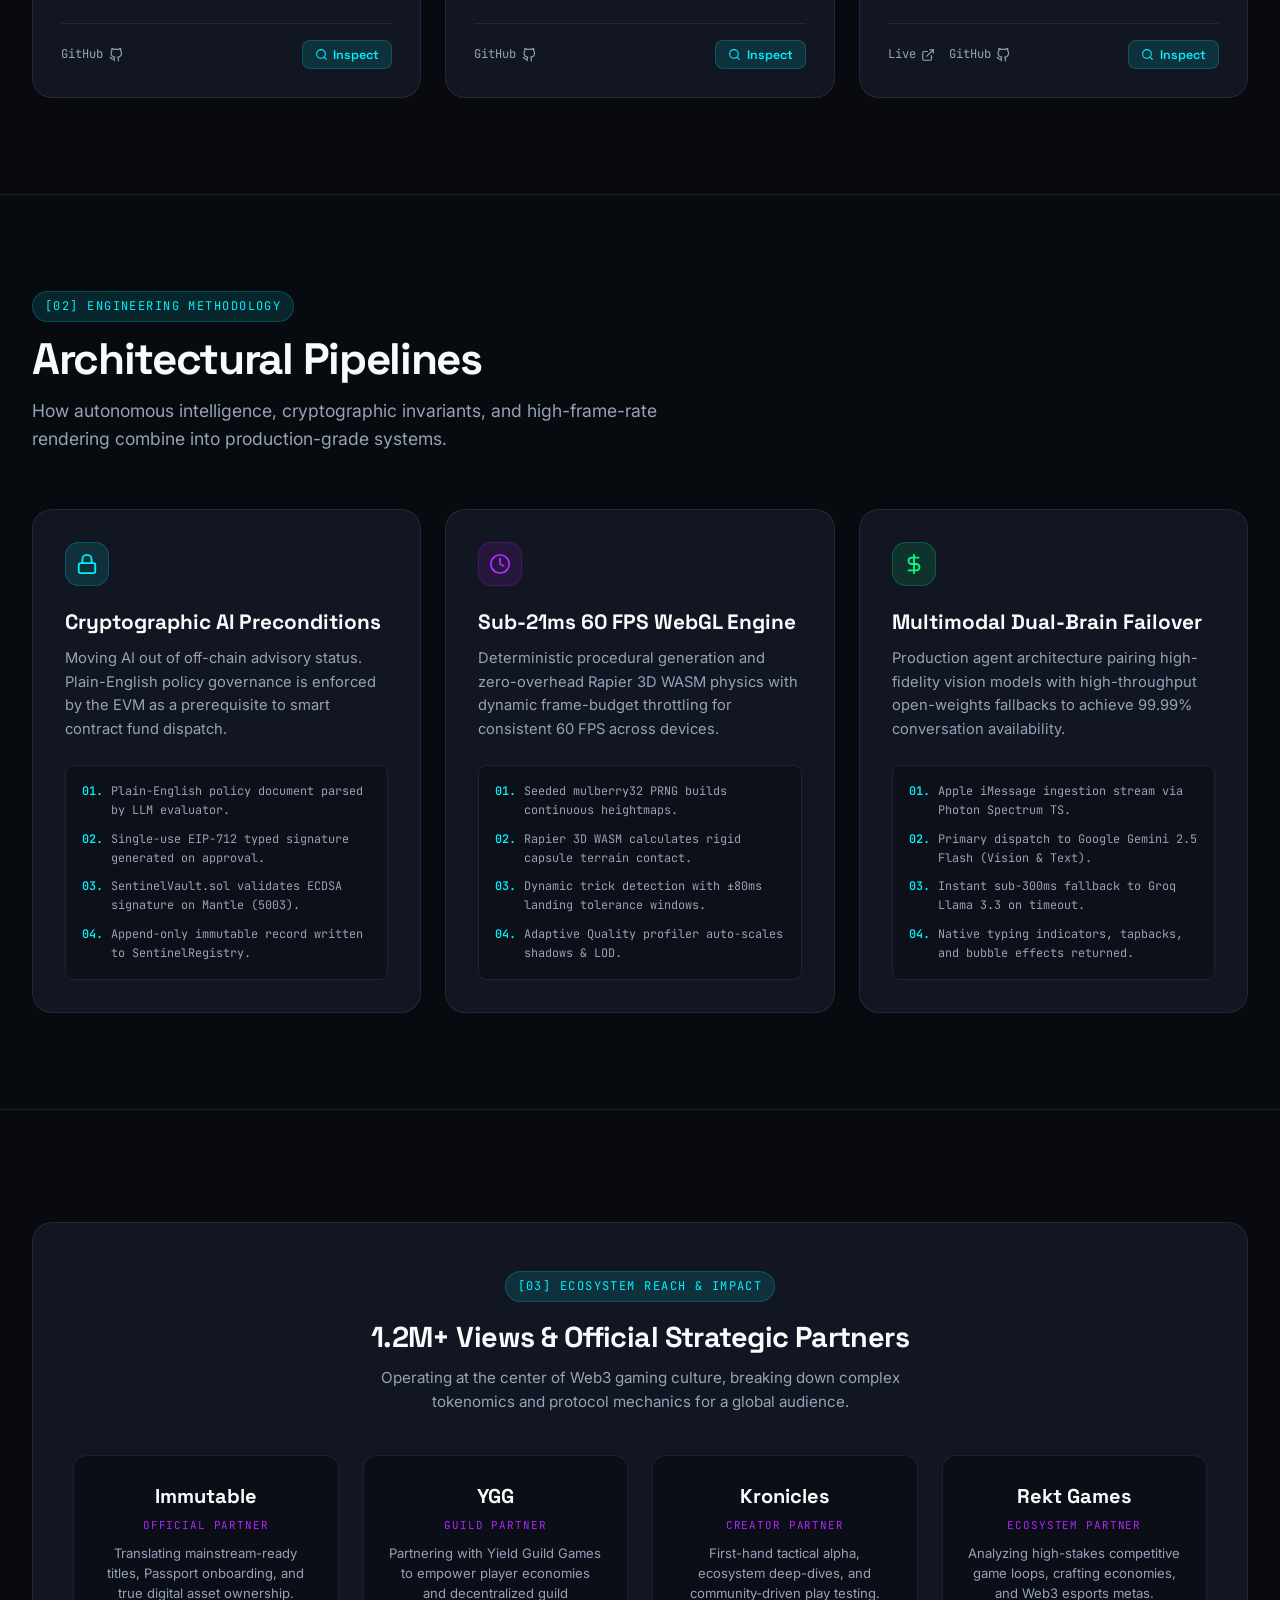
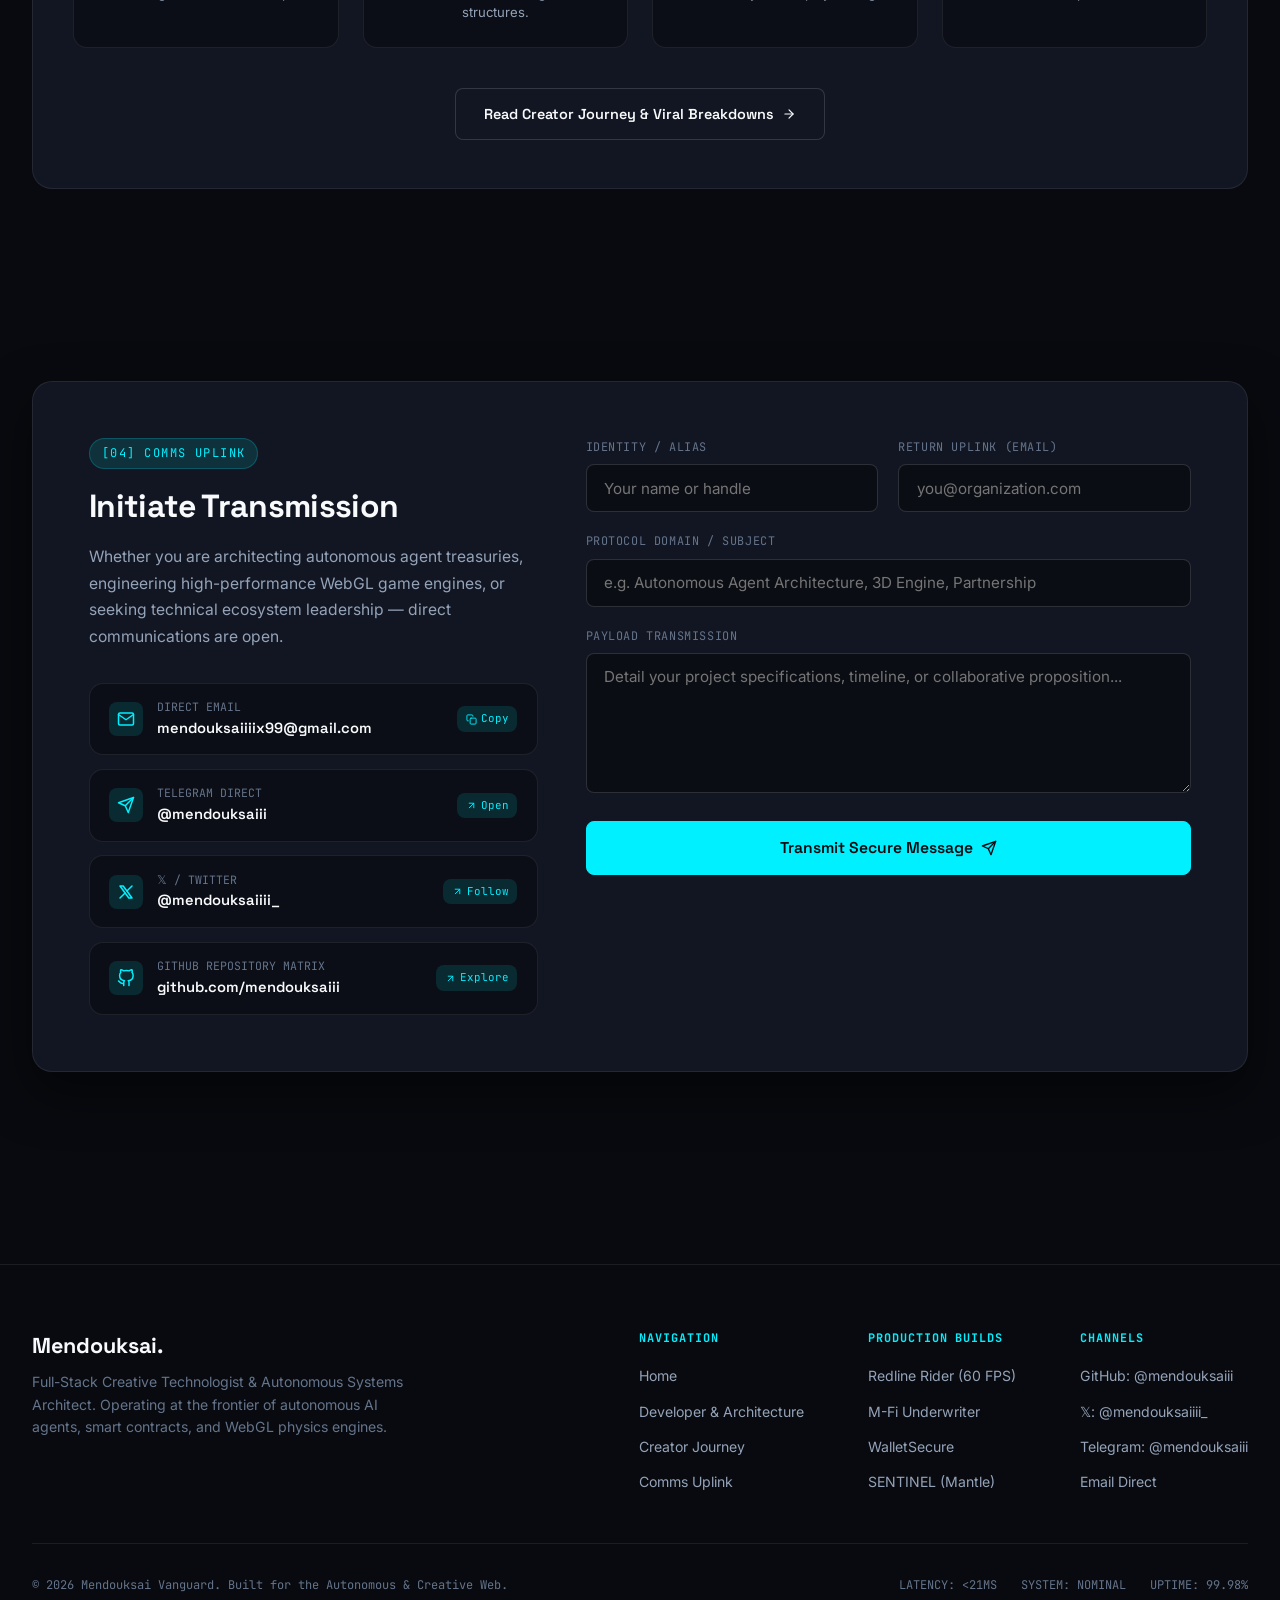
==== commit a8d8dc7e: "feat: complete portfolio overhaul — Autonomous Systems & Creative Technologist v2.0" ====
--- a/index.html
+++ b/index.html
@@ -3,322 +3,938 @@
 <head>
   <meta charset="UTF-8">
   <meta name="viewport" content="width=device-width, initial-scale=1.0">
-  <title>Mendouksai | Web3 Creator &amp; Developer</title>
-  <meta name="description" content="Mendouksai — Web3 gaming creator with 1.2M+ views and autonomous AI developer. Building decentralized infrastructure and documenting the future of digital ownership.">
-  <meta name="author" content="Mendouksai">
-  <meta name="theme-color" content="#0c0c0c">
-  <link rel="icon" type="image/svg+xml" href="assets/favicon.svg">
-  <link rel="canonical" href="https://mendouksai.vercel.app/">
-  <!-- Open Graph / social cards -->
-  <meta property="og:type" content="website">
-  <meta property="og:title" content="Mendouksai | Web3 Creator &amp; Developer">
-  <meta property="og:description" content="Web3 gaming creator with 1.2M+ views and autonomous AI developer. Dual-wielding content and code to reshape Web3 gaming.">
-  <meta property="og:url" content="https://mendouksai.vercel.app/">
-  <meta property="og:image" content="https://mendouksai.vercel.app/assets/pfp.jpg">
-  <meta name="twitter:card" content="summary_large_image">
-  <meta name="twitter:site" content="@mendouksaiiii_">
-  <meta name="twitter:title" content="Mendouksai | Web3 Creator &amp; Developer">
-  <meta name="twitter:description" content="Web3 gaming creator with 1.2M+ views and autonomous AI developer.">
-  <meta name="twitter:image" content="https://mendouksai.vercel.app/assets/pfp.jpg">
-  <link rel="preconnect" href="https://fonts.googleapis.com">
-  <link rel="preconnect" href="https://fonts.gstatic.com" crossorigin>
-  <link href="https://fonts.googleapis.com/css2?family=Outfit:wght@300;400;600;800&display=swap" rel="stylesheet">
+  <title>Mendouksai | Autonomous Systems Architect & Creative Technologist</title>
+  <meta name="description" content="Portfolio of Mendouksai — Full-Stack Creative Technologist & Autonomous Systems Architect operating at the intersection of Autonomous AI Agents, On-Chain Protocols, and 60 FPS 3D WebGL Experiences.">
   <link rel="stylesheet" href="css/styles.css">
-  <style>
-    /* Additional Styles for the new sections */
-    .scroll-section {
-      padding: 6rem 2rem;
-      max-width: 1200px;
-      margin: 0 auto;
-      min-height: 60vh;
-      display: flex;
-      flex-direction: column;
-      justify-content: center;
-    }
-    .section-title {
-      font-size: 3rem;
-      font-weight: 800;
-      text-align: center;
-      margin-bottom: 3rem;
-      background: linear-gradient(135deg, #fff, var(--cyan));
-      -webkit-background-clip: text;
-      background-clip: text;
-      -webkit-text-fill-color: transparent;
-    }
-    
-    /* Stats/Ecosystem Banner */
-    .stats-banner {
-      display: flex;
-      justify-content: space-around;
-      align-items: center;
-      flex-wrap: wrap;
-      gap: 2rem;
-      background: rgba(176, 38, 255, 0.05);
-      border: 1px solid rgba(0, 240, 255, 0.2);
-      border-radius: 20px;
-      padding: 3rem;
-      margin-top: 2rem;
-    }
-    .stat-item {
-      text-align: center;
-    }
-    .stat-number {
-      font-size: 2.5rem;
-      font-weight: 800;
-      color: var(--cyan);
-      margin-bottom: 0.5rem;
-      text-shadow: 0 0 10px rgba(0, 240, 255, 0.4);
-    }
-    .stat-label {
-      color: var(--text-secondary);
-      font-size: 1.1rem;
-      text-transform: uppercase;
-      letter-spacing: 2px;
-    }
-
-    /* Contact Form Layout */
-    .contact-container {
-      display: flex;
-      gap: 4rem;
-      background: rgba(0, 0, 0, 0.5);
-      border-radius: 30px;
-      padding: 4rem;
-      border: 1px solid rgba(176, 38, 255, 0.2);
-      box-shadow: 0 0 40px rgba(0, 0, 0, 0.8);
-      flex-wrap: wrap;
-    }
-    .contact-info {
-      flex: 1;
-      min-width: 300px;
-    }
-    .contact-info p {
-      color: var(--text-secondary);
-      font-size: 1.2rem;
-      line-height: 1.6;
-      margin-bottom: 2rem;
-    }
-    .contact-socials {
-      display: flex;
-      gap: 1rem;
-      margin-top: 2rem;
-    }
-    .social-btn {
-      display: inline-flex;
-      align-items: center;
-      justify-content: center;
-      width: 50px;
-      height: 50px;
-      border-radius: 50%;
-      background: rgba(176, 38, 255, 0.1);
-      border: 1px solid var(--accent-primary);
-      color: #fff;
-      font-size: 1.2rem;
-      text-decoration: none;
-      transition: all 0.3s ease;
-    }
-    .social-btn:hover {
-      background: var(--accent-primary);
-      box-shadow: 0 0 15px var(--accent-primary);
-      transform: translateY(-5px);
-    }
-    
-    .contact-form {
-      flex: 1.5;
-      min-width: 300px;
-      display: flex;
-      flex-direction: column;
-      gap: 1.5rem;
-    }
-    .form-group {
-      display: flex;
-      flex-direction: column;
-      gap: 0.5rem;
-    }
-    .form-group label {
-      color: var(--text-secondary);
-      font-size: 0.9rem;
-      text-transform: uppercase;
-      letter-spacing: 1px;
-    }
-    .form-control {
-      background: rgba(255, 255, 255, 0.05);
-      border: 1px solid rgba(255, 255, 255, 0.1);
-      padding: 1rem 1.5rem;
-      border-radius: 10px;
-      color: #fff;
-      font-family: inherit;
-      font-size: 1rem;
-      transition: border-color 0.3s ease;
-      outline: none;
-    }
-    .form-control:focus {
-      border-color: var(--cyan);
-      box-shadow: 0 0 10px rgba(0, 240, 255, 0.2);
-    }
-    textarea.form-control {
-      min-height: 150px;
-      resize: vertical;
-    }
-    .submit-btn {
-      background: linear-gradient(45deg, var(--accent-primary), var(--cyan));
-      border: none;
-      color: #fff;
-      padding: 1rem 2rem;
-      font-size: 1.1rem;
-      font-weight: 600;
-      border-radius: 10px;
-      cursor: pointer;
-      text-transform: uppercase;
-      letter-spacing: 2px;
-      transition: transform 0.3s ease, box-shadow 0.3s ease;
-    }
-    .submit-btn:hover {
-      transform: translateY(-2px);
-      box-shadow: 0 10px 20px rgba(0, 240, 255, 0.3);
-    }
-  </style>
+  <link rel="icon" type="image/jpeg" href="assets/pfp.jpg">
 </head>
 <body>
-  <div class="bg-gradient"></div>
-
-  <nav class="navbar">
-    <div class="logo">Mendouksai<span>.</span></div>
-    <div class="nav-links">
-      <a href="index.html" class="active">Home</a>
-      <a href="web3-creator.html">Creator</a>
-      <a href="developer.html">Developer</a>
-      <a href="contact.html">Contact Us</a>
+
+  <!-- Ambient Dynamic Canvas -->
+  <div class="ambient-bg"></div>
+  <div class="ambient-grid"></div>
+
+  <!-- Live Top Telemetry Ticker -->
+  <aside class="telemetry-ticker" aria-label="System status telemetry">
+    <div class="ticker-left">
+      <span class="ticker-pulse"></span>
+      <span>SYSTEM STATUS: <strong style="color: var(--emerald-primary);">OPTIMAL</strong></span>
+      <span>·</span>
+      <span>MANTLE: <strong>CHAIN 5003</strong></span>
+      <span>·</span>
+      <span>SUI: <strong>WALRUS ATTESTED</strong></span>
     </div>
-  </nav>
-
-  <!-- Hero Section -->
-  <main class="hero">
-    <div class="hero-content">
-      <img src="assets/pfp.jpg" alt="Mendouksai PFP" class="hero-pfp">
-      <h1 class="hero-title">Entering the <span class="highlight">Vanguard.</span></h1>
-      <p class="hero-subtitle">Dual-wielding content creation and autonomous AI development to reshape Web3 gaming paradigms.</p>
+    <div class="ticker-right">
+      <span class="ticker-item">FRAME BUDGET: <strong>&lt;21MS (60 FPS)</strong></span>
+      <span class="ticker-item">ORGANIC AUDIENCE: <strong>1.2M+ IMPRESSIONS</strong></span>
+      <span class="ticker-item">COLLABORATION: <strong>OPEN</strong></span>
     </div>
-
-    <!-- Intro Writeup (Replacing Links) with Bitmoji -->
-    <div class="hero-writeup" style="flex: 1; max-width: 600px; background: rgba(0,0,0,0.4); padding: 2.5rem; border-radius: 20px; border: 1px solid rgba(176,38,255,0.2); box-shadow: 0 0 30px rgba(0,0,0,0.5); animation: slideUp 1s ease 0.2s backwards; display: flex; gap: 2rem; align-items: center;">
-      <div style="flex: 1;">
-        <h3 style="color: var(--cyan); margin-bottom: 1rem; font-size: 1.8rem;">The Duality of Web3</h3>
-        <p style="color: var(--text-secondary); font-size: 1.1rem; line-height: 1.6;">
-          I operate at the absolute limits of Web3 gaming—simultaneously engineering the decentralized infrastructure that powers autonomous economies, and documenting the cultural shift for over 1.2M+ viewers as a creator. 
-          <br><br>
-          Use the navigation menu above to explore my Developer builds or dive into my Creator journey. Alternatively, scroll down to read more about my mission and drop me a transmission.
-        </p>
-      </div>
-      <div style="flex: 0.8; display: flex; justify-content: center;">
-        <img src="assets/creator-pfp-landing1.jpg" alt="Mendouksai Avatar 1" style="width: 100%; max-width: 150px; border-radius: 20px; border: 2px solid var(--accent-primary); animation: float 6s infinite ease-in-out;">
+  </aside>
+
+  <!-- Sticky Modern Navigation Bar -->
+  <header class="navbar">
+    <div class="nav-container">
+      <a href="index.html" class="nav-brand">
+        <img src="assets/pfp.jpg" alt="Mendouksai Portrait" class="brand-avatar">
+        <div class="brand-text">
+          <span class="brand-title">Mendouksai<span>.</span></span>
+          <span class="brand-role">Autonomous Systems Architect</span>
+        </div>
+      </a>
+
+      <nav aria-label="Primary Navigation">
+        <ul class="nav-menu">
+          <li><a href="index.html" class="nav-link active">Home</a></li>
+          <li><a href="developer.html" class="nav-link">Developer & Architecture</a></li>
+          <li><a href="web3-creator.html" class="nav-link">Creator Journey</a></li>
+          <li><a href="contact.html" class="nav-link">Comms Uplink</a></li>
+        </ul>
+      </nav>
+
+      <div class="nav-actions">
+        <!-- Audio Synthesizer Toggle -->
+        <button id="soundToggleBtn" class="sound-toggle-btn" aria-label="Toggle Audio Synthesizer" title="Audio Synthesizer: Active">
+          <svg xmlns="http://www.w3.org/2000/svg" width="18" height="18" viewBox="0 0 24 24" fill="none" stroke="currentColor" stroke-width="2" stroke-linecap="round" stroke-linejoin="round">
+            <polygon points="11 5 6 9 2 9 2 15 6 15 11 19 11 5"></polygon>
+            <path d="M15.54 8.46a5 5 0 0 1 0 7.07"></path>
+            <path d="M19.07 4.93a10 10 0 0 1 0 14.14"></path>
+          </svg>
+        </button>
+
+        <!-- GitHub Quick Access Link -->
+        <a href="https://github.com/mendouksaiii" target="_blank" rel="noopener noreferrer" class="sound-toggle-btn" aria-label="Mendouksai GitHub Profile" title="GitHub: @mendouksaiii">
+          <svg xmlns="http://www.w3.org/2000/svg" width="18" height="18" viewBox="0 0 24 24" fill="none" stroke="currentColor" stroke-width="2" stroke-linecap="round" stroke-linejoin="round">
+            <path d="M9 19c-5 1.5-5-2.5-7-3m14 6v-3.87a3.37 3.37 0 0 0-.94-2.61c3.14-.35 6.44-1.54 6.44-7A5.44 5.44 0 0 0 20 4.77 5.07 5.07 0 0 0 19.91 1S18.73.65 16 2.48a13.38 13.38 0 0 0-7 0C6.27.65 5.09 1 5.09 1A5.07 5.07 0 0 0 5 4.77a5.44 5.44 0 0 0-1.5 3.78c0 5.42 3.3 6.61 6.44 7A3.37 3.37 0 0 0 9 18.13V22"></path>
+          </svg>
+        </a>
+
+        <!-- Uplink CTA -->
+        <a href="#uplink" class="nav-cta">
+          <span>Uplink</span>
+          <svg xmlns="http://www.w3.org/2000/svg" width="14" height="14" viewBox="0 0 24 24" fill="none" stroke="currentColor" stroke-width="2" stroke-linecap="round" stroke-linejoin="round">
+            <line x1="7" y1="17" x2="17" y2="7"></line>
+            <polyline points="7 7 17 7 17 17"></polyline>
+          </svg>
+        </a>
+
+        <!-- Mobile Drawer Toggle -->
+        <button id="mobileNavToggle" class="mobile-nav-toggle" aria-label="Open Mobile Menu">
+          <svg xmlns="http://www.w3.org/2000/svg" width="22" height="22" viewBox="0 0 24 24" fill="none" stroke="currentColor" stroke-width="2" stroke-linecap="round" stroke-linejoin="round">
+            <line x1="3" y1="12" x2="21" y2="12"></line>
+            <line x1="3" y1="6" x2="21" y2="6"></line>
+            <line x1="3" y1="18" x2="21" y2="18"></line>
+          </svg>
+        </button>
       </div>
     </div>
+  </header>
+
+  <!-- Mobile Menu Drawer -->
+  <div id="mobileDrawer" class="mobile-drawer" aria-hidden="true">
+    <button id="mobileDrawerClose" class="mobile-drawer-close" aria-label="Close Mobile Menu">
+      <svg xmlns="http://www.w3.org/2000/svg" width="24" height="24" viewBox="0 0 24 24" fill="none" stroke="currentColor" stroke-width="2" stroke-linecap="round" stroke-linejoin="round">
+        <line x1="18" y1="6" x2="6" y2="18"></line>
+        <line x1="6" y1="6" x2="18" y2="18"></line>
+      </svg>
+    </button>
+    <ul class="mobile-drawer-links">
+      <li><a href="index.html" class="active">Home</a></li>
+      <li><a href="developer.html">Developer & Architecture</a></li>
+      <li><a href="web3-creator.html">Creator Journey</a></li>
+      <li><a href="contact.html">Comms Uplink</a></li>
+    </ul>
+    <div style="margin-top: auto; padding-top: 1.5rem; border-top: 1px solid var(--border-subtle); display: flex; flex-direction: column; gap: 0.75rem;">
+      <a href="https://github.com/mendouksaiii" target="_blank" rel="noopener noreferrer" class="btn-secondary" style="font-size: 0.85rem; justify-content: center;">
+        <svg xmlns="http://www.w3.org/2000/svg" width="16" height="16" viewBox="0 0 24 24" fill="none" stroke="currentColor" stroke-width="2" stroke-linecap="round" stroke-linejoin="round"><path d="M9 19c-5 1.5-5-2.5-7-3m14 6v-3.87a3.37 3.37 0 0 0-.94-2.61c3.14-.35 6.44-1.54 6.44-7A5.44 5.44 0 0 0 20 4.77 5.07 5.07 0 0 0 19.91 1S18.73.65 16 2.48a13.38 13.38 0 0 0-7 0C6.27.65 5.09 1 5.09 1A5.07 5.07 0 0 0 5 4.77a5.44 5.44 0 0 0-1.5 3.78c0 5.42 3.3 6.61 6.44 7A3.37 3.37 0 0 0 9 18.13V22"></path></svg>
+        GitHub Profile
+      </a>
+      <a href="mailto:mendouksaiiiix99@gmail.com" class="btn-primary" style="font-size: 0.85rem; justify-content: center;">
+        Direct Email
+      </a>
+    </div>
+  </div>
+
+  <main>
+    <!-- HERO SECTION -->
+    <section class="hero-section">
+      <div class="container">
+        <div class="hero-grid">
+          
+          <!-- Hero Left Column -->
+          <div class="hero-left">
+            <div class="hero-status-pill">
+              <span class="pulse-indicator"></span>
+              <span>AUTONOMOUS SYSTEMS ARCHITECT & CREATIVE TECHNOLOGIST</span>
+            </div>
+
+            <h1 class="hero-headline">
+              Engineering <span class="highlight-cyan">Autonomous AI</span>, On-Chain Primitives & <span class="highlight-purple">60 FPS 3D</span> Worlds.
+            </h1>
+
+            <p class="hero-bio">
+              Bridging high-level architectural direction with deep production polish. Creator of EIP-712 cryptographic policy firewalls for autonomous agents, deterministic Rapier 3D WASM physics engines with adaptive sub-21ms budgets, and an ecosystem strategist partnering with <strong>Immutable</strong> and <strong>YGG</strong> across <strong>1.2M+ organic impressions</strong>.
+            </p>
+
+            <div class="hero-actions">
+              <a href="#builds" class="btn-primary">
+                <span>Explore Builds</span>
+                <svg xmlns="http://www.w3.org/2000/svg" width="16" height="16" viewBox="0 0 24 24" fill="none" stroke="currentColor" stroke-width="2" stroke-linecap="round" stroke-linejoin="round"><line x1="7" y1="17" x2="17" y2="7"></line><polyline points="7 7 17 7 17 17"></polyline></svg>
+              </a>
+              <a href="developer.html" class="btn-secondary">
+                <svg xmlns="http://www.w3.org/2000/svg" width="16" height="16" viewBox="0 0 24 24" fill="none" stroke="currentColor" stroke-width="2" stroke-linecap="round" stroke-linejoin="round"><polyline points="16 18 22 12 16 6"></polyline><polyline points="8 6 2 12 8 18"></polyline></svg>
+                <span>System Architecture</span>
+              </a>
+              <a href="#uplink" class="btn-ghost">
+                <span>Comms Uplink</span>
+                <svg xmlns="http://www.w3.org/2000/svg" width="14" height="14" viewBox="0 0 24 24" fill="none" stroke="currentColor" stroke-width="2" stroke-linecap="round" stroke-linejoin="round"><path d="M5 12h14"></path><path d="m12 5 7 7-7 7"></path></svg>
+              </a>
+            </div>
+
+            <!-- Quick Metrics Strip -->
+            <div class="hero-metrics-strip">
+              <div class="metric-card">
+                <span class="metric-value cyan">1.2M+</span>
+                <span class="metric-label">Organic Impressions</span>
+              </div>
+              <div class="metric-card">
+                <span class="metric-value emerald">&lt;21ms</span>
+                <span class="metric-label">Frame Budget · 60 FPS</span>
+              </div>
+              <div class="metric-card">
+                <span class="metric-value purple">EIP-712</span>
+                <span class="metric-label">AI Policy Preconditions</span>
+              </div>
+              <div class="metric-card">
+                <span class="metric-value">2x</span>
+                <span class="metric-label">Hackathon Finalist</span>
+              </div>
+            </div>
+          </div>
+
+          <!-- Hero Right Column: Profile Card & Terminal Stream -->
+          <div class="hero-right">
+            <!-- Profile Card -->
+            <div class="profile-card">
+              <div class="profile-header">
+                <div class="profile-img-wrap">
+                  <img src="assets/pfp.jpg" alt="Mendouksai Avatar" class="profile-img">
+                  <span class="profile-badge"></span>
+                </div>
+                <div>
+                  <h2 class="profile-name">Mendouksai</h2>
+                  <div class="profile-title">Full-Stack Architect & Creator</div>
+                  <div class="profile-location">
+                    <svg xmlns="http://www.w3.org/2000/svg" width="12" height="12" viewBox="0 0 24 24" fill="none" stroke="currentColor" stroke-width="2" stroke-linecap="round" stroke-linejoin="round"><path d="M20 10c0 6-8 12-8 12s-8-6-8-12a8 8 0 0 1 16 0Z"></path><circle cx="12" cy="10" r="3"></circle></svg>
+                    <span>Remote / Global</span>
+                  </div>
+                </div>
+              </div>
+
+              <div class="profile-details-grid">
+                <div class="profile-detail-item">
+                  <span>Primary Stack</span>
+                  <strong>TypeScript · Solidity</strong>
+                </div>
+                <div class="profile-detail-item">
+                  <span>3D / WASM</span>
+                  <strong>Three.js · Rapier 3D</strong>
+                </div>
+                <div class="profile-detail-item">
+                  <span>AI Systems</span>
+                  <strong>Gemini 2.5 · Groq · Claude</strong>
+                </div>
+                <div class="profile-detail-item">
+                  <span>Protocols</span>
+                  <strong>Mantle · Sui · Somnia</strong>
+                </div>
+              </div>
+            </div>
+
+            <!-- Terminal Telemetry Simulator Box -->
+            <div class="terminal-card">
+              <div class="terminal-header">
+                <div class="terminal-dots">
+                  <span class="terminal-dot red"></span>
+                  <span class="terminal-dot yellow"></span>
+                  <span class="terminal-dot green"></span>
+                </div>
+                <span class="terminal-title">Live Telemetry Event Log</span>
+                <span style="font-size: 0.65rem; color: var(--emerald-primary);">FEED ACTIVE</span>
+              </div>
+              <div id="terminalTelemetryStream" class="terminal-body">
+                <div class="terminal-line">
+                  <span class="t-prefix">&gt; [INIT]</span>
+                  <span class="t-accent">Vanguard runtime loaded · Seeded mulberry32 PRNG OK</span>
+                </div>
+                <div class="terminal-line">
+                  <span class="t-prefix">&gt; [SENTINEL]</span>
+                  <span class="t-accent">EIP-712 precondition verified on Mantle Sepolia (5003)</span>
+                </div>
+                <div class="terminal-line">
+                  <span class="t-prefix">&gt; [REDLINE]</span>
+                  <span class="t-accent">Rapier 3D rigid capsules synchronized · 60.1 FPS</span>
+                </div>
+                <div class="terminal-line">
+                  <span class="t-prefix">&gt; [BANTERBOT]</span>
+                  <span class="t-warn">Multimodal visual pipeline listening on Spectrum TS</span>
+                </div>
+              </div>
+            </div>
+          </div>
+
+        </div>
+      </div>
+    </section>
+
+    <!-- BENTO PROJECT MATRIX -->
+    <section id="builds" class="section-spacing">
+      <div class="container">
+        
+        <div class="section-header">
+          <span class="section-tag">[01] PRODUCTION BUILDS & RUNTIMES</span>
+          <h2 class="section-title">Architectural Portfolio</h2>
+          <p class="section-subtitle">
+            Engineered from scratch. From autonomous EIP-712 AI governance and 60 FPS WebGL game physics to multimodal iMessage agents and decentralized underwriting protocols.
+          </p>
+        </div>
+
+        <!-- Filter Controls -->
+        <div class="bento-controls">
+          <button class="filter-btn active" data-filter="all">
+            <span>[00] All Builds</span>
+          </button>
+          <button class="filter-btn" data-filter="ai">
+            <span>[01] Autonomous AI & Agents</span>
+          </button>
+          <button class="filter-btn" data-filter="3d">
+            <span>[02] 3D & WebGL Engines</span>
+          </button>
+          <button class="filter-btn" data-filter="web3">
+            <span>[03] On-Chain Protocols</span>
+          </button>
+          <button class="filter-btn" data-filter="tools">
+            <span>[04] Developer Runtimes</span>
+          </button>
+        </div>
+
+        <!-- 12-Column Responsive Bento Grid -->
+        <div class="bento-grid">
+
+          <!-- CARD 1: Redline Rider (Hero Span 8) -->
+          <article class="bento-card span-8" data-category="3d tools">
+            <div class="bento-media large">
+              <img src="assets/redline-banner.png" alt="Redline Rider 3D Downhill Game Banner" loading="lazy">
+              <span class="bento-status-pill status-live">
+                <span class="ticker-pulse"></span>
+                <span>Live 60 FPS Engine · Reddit Devvit</span>
+              </span>
+            </div>
+            <div class="bento-content">
+              <div class="bento-meta">
+                <span class="bento-index">[01]</span>
+                <span class="bento-category">3D Graphics & Physics WASM</span>
+              </div>
+              <h3 class="bento-title">Redline Rider — 3D Downhill Physics Engine & Reddit App</h3>
+              <p class="bento-desc">
+                Single-file, zero-dependency 3D survival biking engine running deterministic procedural terrain generation via seeded <code>mulberry32</code> noise. Features real-time Rapier 3D rigid-body capsule physics, custom procedural GLSL <code>ShaderMaterial</code> for the Overseer Eye with animated fibrous veins, and an adaptive quality engine maintaining sub-21ms budgets for guaranteed 60 FPS. Ported to a native Reddit Devvit Web App.
+              </p>
+              <div class="bento-tags">
+                <span class="tech-tag">TypeScript</span>
+                <span class="tech-tag">Three.js</span>
+                <span class="tech-tag">Rapier 3D WASM</span>
+                <span class="tech-tag">GLSL Shaders</span>
+                <span class="tech-tag">WebAudio API</span>
+                <span class="tech-tag">Reddit Devvit</span>
+              </div>
+              <div class="bento-footer">
+                <div class="bento-links">
+                  <a href="https://redline-rider.vercel.app" target="_blank" rel="noopener noreferrer" class="link-btn">
+                    <span>Live Deployment</span>
+                    <svg xmlns="http://www.w3.org/2000/svg" width="14" height="14" viewBox="0 0 24 24" fill="none" stroke="currentColor" stroke-width="2" stroke-linecap="round" stroke-linejoin="round"><path d="M18 13v6a2 2 0 0 1-2 2H5a2 2 0 0 1-2-2V8a2 2 0 0 1 2-2h6"></path><polyline points="15 3 21 3 21 9"></polyline><line x1="10" y1="14" x2="21" y2="3"></line></svg>
+                  </a>
+                  <a href="https://github.com/mendouksaiii/downhill-rush" target="_blank" rel="noopener noreferrer" class="link-btn">
+                    <span>GitHub</span>
+                    <svg xmlns="http://www.w3.org/2000/svg" width="14" height="14" viewBox="0 0 24 24" fill="none" stroke="currentColor" stroke-width="2" stroke-linecap="round" stroke-linejoin="round"><path d="M9 19c-5 1.5-5-2.5-7-3m14 6v-3.87a3.37 3.37 0 0 0-.94-2.61c3.14-.35 6.44-1.54 6.44-7A5.44 5.44 0 0 0 20 4.77 5.07 5.07 0 0 0 19.91 1S18.73.65 16 2.48a13.38 13.38 0 0 0-7 0C6.27.65 5.09 1 5.09 1A5.07 5.07 0 0 0 5 4.77a5.44 5.44 0 0 0-1.5 3.78c0 5.42 3.3 6.61 6.44 7A3.37 3.37 0 0 0 9 18.13V22"></path></svg>
+                  </a>
+                </div>
+                <button class="inspect-trigger" data-project="redline-rider">
+                  <svg xmlns="http://www.w3.org/2000/svg" width="13" height="13" viewBox="0 0 24 24" fill="none" stroke="currentColor" stroke-width="2" stroke-linecap="round" stroke-linejoin="round"><circle cx="11" cy="11" r="8"></circle><line x1="21" y1="21" x2="16.65" y2="16.65"></line></svg>
+                  <span>Inspect Blueprint</span>
+                </button>
+              </div>
+            </div>
+          </article>
+
+          <!-- CARD 2: SENTINEL (Span 4) -->
+          <article class="bento-card span-4" data-category="ai web3">
+            <div class="bento-media">
+              <div style="width: 100%; height: 100%; background: linear-gradient(135deg, #090e17 0%, #171026 100%); display: flex; flex-direction: column; align-items: center; justify-content: center; padding: 2rem; text-align: center;">
+                <svg xmlns="http://www.w3.org/2000/svg" width="54" height="54" viewBox="0 0 24 24" fill="none" stroke="var(--cyan-primary)" stroke-width="1.5" stroke-linecap="round" stroke-linejoin="round"><path d="M12 22s8-4 8-10V5l-8-3-8 3v7c0 6 8 10 8 10z"></path><path d="m9 12 2 2 4-4"></path></svg>
+                <span style="font-family: var(--font-mono); font-size: 0.72rem; color: var(--cyan-primary); margin-top: 0.75rem; letter-spacing: 0.1em;">EIP-712 FIREWALL · MANTLE 5003</span>
+              </div>
+              <span class="bento-status-pill status-hackathon">
+                <span>Mantle Turing Hackathon</span>
+              </span>
+            </div>
+            <div class="bento-content">
+              <div class="bento-meta">
+                <span class="bento-index">[02]</span>
+                <span class="bento-category">AI Policy & Preconditions</span>
+              </div>
+              <h3 class="bento-title">SENTINEL — On-Chain AI Policy Firewall</h3>
+              <p class="bento-desc">
+                Spending governance firewall where AI decisions serve as cryptographic preconditions rather than off-chain advice. <code>SentinelVault.sol</code> releases funds only against valid single-use EIP-712 approvals, backed by an immutable <code>SentinelRegistry.sol</code> audit trail.
+              </p>
+              <div class="bento-tags">
+                <span class="tech-tag">Solidity</span>
+                <span class="tech-tag">Mantle Sepolia</span>
+                <span class="tech-tag">EIP-712</span>
+                <span class="tech-tag">Claude 3.5</span>
+                <span class="tech-tag">WebSockets</span>
+              </div>
+              <div class="bento-footer">
+                <div class="bento-links">
+                  <a href="https://github.com/mendouksaiii/Natural-language-policy-engine.-" target="_blank" rel="noopener noreferrer" class="link-btn">
+                    <span>GitHub</span>
+                    <svg xmlns="http://www.w3.org/2000/svg" width="14" height="14" viewBox="0 0 24 24" fill="none" stroke="currentColor" stroke-width="2" stroke-linecap="round" stroke-linejoin="round"><path d="M9 19c-5 1.5-5-2.5-7-3m14 6v-3.87a3.37 3.37 0 0 0-.94-2.61c3.14-.35 6.44-1.54 6.44-7A5.44 5.44 0 0 0 20 4.77 5.07 5.07 0 0 0 19.91 1S18.73.65 16 2.48a13.38 13.38 0 0 0-7 0C6.27.65 5.09 1 5.09 1A5.07 5.07 0 0 0 5 4.77a5.44 5.44 0 0 0-1.5 3.78c0 5.42 3.3 6.61 6.44 7A3.37 3.37 0 0 0 9 18.13V22"></path></svg>
+                  </a>
+                </div>
+                <button class="inspect-trigger" data-project="sentinel">
+                  <svg xmlns="http://www.w3.org/2000/svg" width="13" height="13" viewBox="0 0 24 24" fill="none" stroke="currentColor" stroke-width="2" stroke-linecap="round" stroke-linejoin="round"><circle cx="11" cy="11" r="8"></circle><line x1="21" y1="21" x2="16.65" y2="16.65"></line></svg>
+                  <span>Inspect</span>
+                </button>
+              </div>
+            </div>
+          </article>
+
+          <!-- CARD 3: M-Fi Underwriter (Span 6) -->
+          <article class="bento-card span-6" data-category="ai web3">
+            <div class="bento-media">
+              <img src="assets/mfi-cover.png" alt="M-Fi Autonomous Underwriting Bureau" loading="lazy">
+              <span class="bento-status-pill status-hackathon">
+                <span>Galáctica Hackathon Production</span>
+              </span>
+            </div>
+            <div class="bento-content">
+              <div class="bento-meta">
+                <span class="bento-index">[03]</span>
+                <span class="bento-category">Autonomous Credit & Sui/Walrus</span>
+              </div>
+              <h3 class="bento-title">M-Fi — Autonomous Credit & Underwriting Bureau</h3>
+              <p class="bento-desc">
+                Autonomous on-chain underwriting engine evaluating AI agent liquidity and counterparty risk for uncollateralized micro-lending. Powered by Groq LLaMA 3.1, Tether WDK, and Aave V3. Deployed on Sui with decentralized blob storage on Walrus and neo-modernist telemetry interfaces.
+              </p>
+              <div class="bento-tags">
+                <span class="tech-tag">Sui</span>
+                <span class="tech-tag">Walrus Protocol</span>
+                <span class="tech-tag">TypeScript</span>
+                <span class="tech-tag">Groq LLaMA 3.1</span>
+                <span class="tech-tag">Tether WDK</span>
+              </div>
+              <div class="bento-footer">
+                <div class="bento-links">
+                  <a href="https://m-fi-underwriter.vercel.app" target="_blank" rel="noopener noreferrer" class="link-btn">
+                    <span>Live Deployment</span>
+                    <svg xmlns="http://www.w3.org/2000/svg" width="14" height="14" viewBox="0 0 24 24" fill="none" stroke="currentColor" stroke-width="2" stroke-linecap="round" stroke-linejoin="round"><path d="M18 13v6a2 2 0 0 1-2 2H5a2 2 0 0 1-2-2V8a2 2 0 0 1 2-2h6"></path><polyline points="15 3 21 3 21 9"></polyline><line x1="10" y1="14" x2="21" y2="3"></line></svg>
+                  </a>
+                  <a href="https://github.com/mendouksaiii/m-fi-underwriter" target="_blank" rel="noopener noreferrer" class="link-btn">
+                    <span>GitHub</span>
+                    <svg xmlns="http://www.w3.org/2000/svg" width="14" height="14" viewBox="0 0 24 24" fill="none" stroke="currentColor" stroke-width="2" stroke-linecap="round" stroke-linejoin="round"><path d="M9 19c-5 1.5-5-2.5-7-3m14 6v-3.87a3.37 3.37 0 0 0-.94-2.61c3.14-.35 6.44-1.54 6.44-7A5.44 5.44 0 0 0 20 4.77 5.07 5.07 0 0 0 19.91 1S18.73.65 16 2.48a13.38 13.38 0 0 0-7 0C6.27.65 5.09 1 5.09 1A5.07 5.07 0 0 0 5 4.77a5.44 5.44 0 0 0-1.5 3.78c0 5.42 3.3 6.61 6.44 7A3.37 3.37 0 0 0 9 18.13V22"></path></svg>
+                  </a>
+                </div>
+                <button class="inspect-trigger" data-project="m-fi">
+                  <svg xmlns="http://www.w3.org/2000/svg" width="13" height="13" viewBox="0 0 24 24" fill="none" stroke="currentColor" stroke-width="2" stroke-linecap="round" stroke-linejoin="round"><circle cx="11" cy="11" r="8"></circle><line x1="21" y1="21" x2="16.65" y2="16.65"></line></svg>
+                  <span>Inspect</span>
+                </button>
+              </div>
+            </div>
+          </article>
+
+          <!-- CARD 4: Banterbot & Kite (Span 6) -->
+          <article class="bento-card span-6" data-category="ai tools">
+            <div class="bento-media">
+              <div style="width: 100%; height: 100%; background: linear-gradient(135deg, #0f1624 0%, #1e1133 100%); display: flex; flex-direction: column; align-items: center; justify-content: center; padding: 2rem; text-align: center;">
+                <svg xmlns="http://www.w3.org/2000/svg" width="54" height="54" viewBox="0 0 24 24" fill="none" stroke="var(--purple-primary)" stroke-width="1.5" stroke-linecap="round" stroke-linejoin="round"><path d="M21 15a2 2 0 0 1-2 2H7l-4 4V5a2 2 0 0 1 2-2h14a2 2 0 0 1 2 2z"></path><path d="M8 10h.01"></path><path d="M12 10h.01"></path><path d="M16 10h.01"></path></svg>
+                <span style="font-family: var(--font-mono); font-size: 0.72rem; color: var(--purple-primary); margin-top: 0.75rem; letter-spacing: 0.1em;">PHOTON SPECTRUM TS · DUAL-BRAIN</span>
+              </div>
+              <span class="bento-status-pill status-production">
+                <span>Production Agent Framework</span>
+              </span>
+            </div>
+            <div class="bento-content">
+              <div class="bento-meta">
+                <span class="bento-index">[04]</span>
+                <span class="bento-category">Autonomous Agents & Vision</span>
+              </div>
+              <h3 class="bento-title">Banterbot & Kite — Multimodal iMessage Agents</h3>
+              <p class="bento-desc">
+                Production multimodal iMessage agents engineered with Photon Spectrum (<code>spectrum-ts</code>). Dual-brain failover between Google Gemini 2.5 Flash and Groq (Llama 3.3). Features native 3-dot typing bubbles, Apple tapback reactions, bubble effects, and a 3-round roast battle state machine with dual CLI/cloud runtime.
+              </p>
+              <div class="bento-tags">
+                <span class="tech-tag">TypeScript</span>
+                <span class="tech-tag">spectrum-ts</span>
+                <span class="tech-tag">Gemini 2.5 Flash</span>
+                <span class="tech-tag">Groq LLaMA 3.3</span>
+                <span class="tech-tag">Docker / Railway</span>
+              </div>
+              <div class="bento-footer">
+                <div class="bento-links">
+                  <a href="https://github.com/mendouksaiii/banterbot" target="_blank" rel="noopener noreferrer" class="link-btn">
+                    <span>GitHub: Banterbot</span>
+                    <svg xmlns="http://www.w3.org/2000/svg" width="14" height="14" viewBox="0 0 24 24" fill="none" stroke="currentColor" stroke-width="2" stroke-linecap="round" stroke-linejoin="round"><path d="M9 19c-5 1.5-5-2.5-7-3m14 6v-3.87a3.37 3.37 0 0 0-.94-2.61c3.14-.35 6.44-1.54 6.44-7A5.44 5.44 0 0 0 20 4.77 5.07 5.07 0 0 0 19.91 1S18.73.65 16 2.48a13.38 13.38 0 0 0-7 0C6.27.65 5.09 1 5.09 1A5.07 5.07 0 0 0 5 4.77a5.44 5.44 0 0 0-1.5 3.78c0 5.42 3.3 6.61 6.44 7A3.37 3.37 0 0 0 9 18.13V22"></path></svg>
+                  </a>
+                  <a href="https://github.com/mendouksaiii/kite" target="_blank" rel="noopener noreferrer" class="link-btn">
+                    <span>GitHub: Kite</span>
+                    <svg xmlns="http://www.w3.org/2000/svg" width="14" height="14" viewBox="0 0 24 24" fill="none" stroke="currentColor" stroke-width="2" stroke-linecap="round" stroke-linejoin="round"><path d="M9 19c-5 1.5-5-2.5-7-3m14 6v-3.87a3.37 3.37 0 0 0-.94-2.61c3.14-.35 6.44-1.54 6.44-7A5.44 5.44 0 0 0 20 4.77 5.07 5.07 0 0 0 19.91 1S18.73.65 16 2.48a13.38 13.38 0 0 0-7 0C6.27.65 5.09 1 5.09 1A5.07 5.07 0 0 0 5 4.77a5.44 5.44 0 0 0-1.5 3.78c0 5.42 3.3 6.61 6.44 7A3.37 3.37 0 0 0 9 18.13V22"></path></svg>
+                  </a>
+                </div>
+                <button class="inspect-trigger" data-project="banterbot">
+                  <svg xmlns="http://www.w3.org/2000/svg" width="13" height="13" viewBox="0 0 24 24" fill="none" stroke="currentColor" stroke-width="2" stroke-linecap="round" stroke-linejoin="round"><circle cx="11" cy="11" r="8"></circle><line x1="21" y1="21" x2="16.65" y2="16.65"></line></svg>
+                  <span>Inspect</span>
+                </button>
+              </div>
+            </div>
+          </article>
+
+          <!-- CARD 5: NOD (Span 4) -->
+          <article class="bento-card span-4" data-category="3d web3">
+            <div class="bento-media">
+              <div style="width: 100%; height: 100%; background: #07090e; display: flex; flex-direction: column; align-items: center; justify-content: center; padding: 2rem; text-align: center; border-bottom: 1px solid var(--border-subtle);">
+                <svg xmlns="http://www.w3.org/2000/svg" width="48" height="48" viewBox="0 0 24 24" fill="none" stroke="var(--emerald-primary)" stroke-width="1.5" stroke-linecap="round" stroke-linejoin="round"><rect x="3" y="11" width="18" height="11" rx="2" ry="2"></rect><path d="M7 11V7a5 5 0 0 1 10 0v4"></path></svg>
+                <span style="font-family: var(--font-mono); font-size: 0.72rem; color: var(--emerald-primary); margin-top: 0.75rem;">CONFIDENTIAL EVM · INCO LIGHTNING</span>
+              </div>
+              <span class="bento-status-pill status-production">
+                <span>Cryptographic Descent</span>
+              </span>
+            </div>
+            <div class="bento-content">
+              <div class="bento-meta">
+                <span class="bento-index">[05]</span>
+                <span class="bento-category">3D Survival & Inco Lightning</span>
+              </div>
+              <h3 class="bento-title">NOD — Cryptographic Descent</h3>
+              <p class="bento-desc">
+                2.5D survival-horror descent through a seven-floor house built on Inco Lightning. The floors below you are cryptographically sealed until you earn them via verifiable on-chain game state proofs.
+              </p>
+              <div class="bento-tags">
+                <span class="tech-tag">TypeScript</span>
+                <span class="tech-tag">Three.js</span>
+                <span class="tech-tag">Inco Lightning</span>
+                <span class="tech-tag">Confidential EVM</span>
+              </div>
+              <div class="bento-footer">
+                <div class="bento-links">
+                  <a href="https://github.com/mendouksaiii/nod" target="_blank" rel="noopener noreferrer" class="link-btn">
+                    <span>GitHub</span>
+                    <svg xmlns="http://www.w3.org/2000/svg" width="14" height="14" viewBox="0 0 24 24" fill="none" stroke="currentColor" stroke-width="2" stroke-linecap="round" stroke-linejoin="round"><path d="M9 19c-5 1.5-5-2.5-7-3m14 6v-3.87a3.37 3.37 0 0 0-.94-2.61c3.14-.35 6.44-1.54 6.44-7A5.44 5.44 0 0 0 20 4.77 5.07 5.07 0 0 0 19.91 1S18.73.65 16 2.48a13.38 13.38 0 0 0-7 0C6.27.65 5.09 1 5.09 1A5.07 5.07 0 0 0 5 4.77a5.44 5.44 0 0 0-1.5 3.78c0 5.42 3.3 6.61 6.44 7A3.37 3.37 0 0 0 9 18.13V22"></path></svg>
+                  </a>
+                </div>
+                <button class="inspect-trigger" data-project="nod">
+                  <svg xmlns="http://www.w3.org/2000/svg" width="13" height="13" viewBox="0 0 24 24" fill="none" stroke="currentColor" stroke-width="2" stroke-linecap="round" stroke-linejoin="round"><circle cx="11" cy="11" r="8"></circle><line x1="21" y1="21" x2="16.65" y2="16.65"></line></svg>
+                  <span>Inspect</span>
+                </button>
+              </div>
+            </div>
+          </article>
+
+          <!-- CARD 6: Voxel Souls (Span 4) -->
+          <article class="bento-card span-4" data-category="3d">
+            <div class="bento-media">
+              <div style="width: 100%; height: 100%; background: linear-gradient(135deg, #100a1c 0%, #1c0e12 100%); display: flex; flex-direction: column; align-items: center; justify-content: center; padding: 2rem; text-align: center; border-bottom: 1px solid var(--border-subtle);">
+                <svg xmlns="http://www.w3.org/2000/svg" width="48" height="48" viewBox="0 0 24 24" fill="none" stroke="var(--coral-accent)" stroke-width="1.5" stroke-linecap="round" stroke-linejoin="round"><polygon points="12 2 15.09 8.26 22 9.27 17 14.14 18.18 21.02 12 17.77 5.82 21.02 7 14.14 2 9.27 8.91 8.26 12 2"></polygon></svg>
+                <span style="font-family: var(--font-mono); font-size: 0.72rem; color: var(--coral-accent); margin-top: 0.75rem;">ACTION ROGUELITE · THREE.JS</span>
+              </div>
+              <span class="bento-status-pill status-production">
+                <span>Procedural Roguelite</span>
+              </span>
+            </div>
+            <div class="bento-content">
+              <div class="bento-meta">
+                <span class="bento-index">[06]</span>
+                <span class="bento-category">Procedural WebGL Engine</span>
+              </div>
+              <h3 class="bento-title">Voxel Souls: Abyss</h3>
+              <p class="bento-desc">
+                Browser-native action roguelite engine engineered with Three.js. Features procedural voxel dungeon generation, fluid combat kinematics, and custom GLSL deferred lighting passes.
+              </p>
+              <div class="bento-tags">
+                <span class="tech-tag">JavaScript</span>
+                <span class="tech-tag">Three.js</span>
+                <span class="tech-tag">GLSL Shaders</span>
+                <span class="tech-tag">Procedural Meshes</span>
+              </div>
+              <div class="bento-footer">
+                <div class="bento-links">
+                  <a href="https://github.com/mendouksaiii/voxel-souls" target="_blank" rel="noopener noreferrer" class="link-btn">
+                    <span>GitHub</span>
+                    <svg xmlns="http://www.w3.org/2000/svg" width="14" height="14" viewBox="0 0 24 24" fill="none" stroke="currentColor" stroke-width="2" stroke-linecap="round" stroke-linejoin="round"><path d="M9 19c-5 1.5-5-2.5-7-3m14 6v-3.87a3.37 3.37 0 0 0-.94-2.61c3.14-.35 6.44-1.54 6.44-7A5.44 5.44 0 0 0 20 4.77 5.07 5.07 0 0 0 19.91 1S18.73.65 16 2.48a13.38 13.38 0 0 0-7 0C6.27.65 5.09 1 5.09 1A5.07 5.07 0 0 0 5 4.77a5.44 5.44 0 0 0-1.5 3.78c0 5.42 3.3 6.61 6.44 7A3.37 3.37 0 0 0 9 18.13V22"></path></svg>
+                  </a>
+                </div>
+                <button class="inspect-trigger" data-project="voxel-souls">
+                  <svg xmlns="http://www.w3.org/2000/svg" width="13" height="13" viewBox="0 0 24 24" fill="none" stroke="currentColor" stroke-width="2" stroke-linecap="round" stroke-linejoin="round"><circle cx="11" cy="11" r="8"></circle><line x1="21" y1="21" x2="16.65" y2="16.65"></line></svg>
+                  <span>Inspect</span>
+                </button>
+              </div>
+            </div>
+          </article>
+
+          <!-- CARD 7: Agent Wallet Runtime & WalletSecure (Span 4) -->
+          <article class="bento-card span-4" data-category="tools web3">
+            <div class="bento-media">
+              <img src="assets/ws-logo.png" alt="WalletSecure Connection Pipeline" style="object-fit: contain; padding: 2rem; background: #0a0d14;" loading="lazy">
+              <span class="bento-status-pill status-live">
+                <span>Production Pipeline</span>
+              </span>
+            </div>
+            <div class="bento-content">
+              <div class="bento-meta">
+                <span class="bento-index">[07]</span>
+                <span class="bento-category">Web3 Core Runtimes</span>
+              </div>
+              <h3 class="bento-title">Agent Wallet Runtime & WalletSecure</h3>
+              <p class="bento-desc">
+                Autonomous execution runtime enabling AI agents to sign transactions without human hand-holding. Paired with WalletSecure: a lightweight React pipeline killing cold-start connection race conditions.
+              </p>
+              <div class="bento-tags">
+                <span class="tech-tag">React</span>
+                <span class="tech-tag">TypeScript</span>
+                <span class="tech-tag">Node.js</span>
+                <span class="tech-tag">Ethers.js</span>
+              </div>
+              <div class="bento-footer">
+                <div class="bento-links">
+                  <a href="https://walletsecure-8ilj.vercel.app/" target="_blank" rel="noopener noreferrer" class="link-btn">
+                    <span>Live</span>
+                    <svg xmlns="http://www.w3.org/2000/svg" width="14" height="14" viewBox="0 0 24 24" fill="none" stroke="currentColor" stroke-width="2" stroke-linecap="round" stroke-linejoin="round"><path d="M18 13v6a2 2 0 0 1-2 2H5a2 2 0 0 1-2-2V8a2 2 0 0 1 2-2h6"></path><polyline points="15 3 21 3 21 9"></polyline><line x1="10" y1="14" x2="21" y2="3"></line></svg>
+                  </a>
+                  <a href="https://github.com/mendouksaiii/agent-wallet-runtime" target="_blank" rel="noopener noreferrer" class="link-btn">
+                    <span>GitHub</span>
+                    <svg xmlns="http://www.w3.org/2000/svg" width="14" height="14" viewBox="0 0 24 24" fill="none" stroke="currentColor" stroke-width="2" stroke-linecap="round" stroke-linejoin="round"><path d="M9 19c-5 1.5-5-2.5-7-3m14 6v-3.87a3.37 3.37 0 0 0-.94-2.61c3.14-.35 6.44-1.54 6.44-7A5.44 5.44 0 0 0 20 4.77 5.07 5.07 0 0 0 19.91 1S18.73.65 16 2.48a13.38 13.38 0 0 0-7 0C6.27.65 5.09 1 5.09 1A5.07 5.07 0 0 0 5 4.77a5.44 5.44 0 0 0-1.5 3.78c0 5.42 3.3 6.61 6.44 7A3.37 3.37 0 0 0 9 18.13V22"></path></svg>
+                  </a>
+                </div>
+                <button class="inspect-trigger" data-project="awr">
+                  <svg xmlns="http://www.w3.org/2000/svg" width="13" height="13" viewBox="0 0 24 24" fill="none" stroke="currentColor" stroke-width="2" stroke-linecap="round" stroke-linejoin="round"><circle cx="11" cy="11" r="8"></circle><line x1="21" y1="21" x2="16.65" y2="16.65"></line></svg>
+                  <span>Inspect</span>
+                </button>
+              </div>
+            </div>
+          </article>
+
+        </div>
+      </div>
+    </section>
+
+    <!-- ARCHITECTURE BLUEPRINTS PIPELINE -->
+    <section class="section-spacing" style="background: rgba(8, 10, 15, 0.4); border-top: 1px solid var(--border-subtle); border-bottom: 1px solid var(--border-subtle);">
+      <div class="container">
+        
+        <div class="section-header">
+          <span class="section-tag">[02] ENGINEERING METHODOLOGY</span>
+          <h2 class="section-title">Architectural Pipelines</h2>
+          <p class="section-subtitle">
+            How autonomous intelligence, cryptographic invariants, and high-frame-rate rendering combine into production-grade systems.
+          </p>
+        </div>
+
+        <div class="arch-showcase-grid">
+
+          <!-- Pipeline 1: EIP-712 AI Preconditions -->
+          <div class="arch-card">
+            <div class="arch-icon">
+              <svg xmlns="http://www.w3.org/2000/svg" width="22" height="22" viewBox="0 0 24 24" fill="none" stroke="currentColor" stroke-width="2" stroke-linecap="round" stroke-linejoin="round"><rect x="3" y="11" width="18" height="11" rx="2" ry="2"></rect><path d="M7 11V7a5 5 0 0 1 10 0v4"></path></svg>
+            </div>
+            <h3>Cryptographic AI Preconditions</h3>
+            <p>
+              Moving AI out of off-chain advisory status. Plain-English policy governance is enforced by the EVM as a prerequisite to smart contract fund dispatch.
+            </p>
+            <ul class="arch-steps">
+              <li class="arch-step-item">
+                <span class="arch-step-num">01.</span>
+                <span>Plain-English policy document parsed by LLM evaluator.</span>
+              </li>
+              <li class="arch-step-item">
+                <span class="arch-step-num">02.</span>
+                <span>Single-use EIP-712 typed signature generated on approval.</span>
+              </li>
+              <li class="arch-step-item">
+                <span class="arch-step-num">03.</span>
+                <span>SentinelVault.sol validates ECDSA signature on Mantle (5003).</span>
+              </li>
+              <li class="arch-step-item">
+                <span class="arch-step-num">04.</span>
+                <span>Append-only immutable record written to SentinelRegistry.</span>
+              </li>
+            </ul>
+          </div>
+
+          <!-- Pipeline 2: Sub-21ms 60 FPS Physics -->
+          <div class="arch-card">
+            <div class="arch-icon purple">
+              <svg xmlns="http://www.w3.org/2000/svg" width="22" height="22" viewBox="0 0 24 24" fill="none" stroke="currentColor" stroke-width="2" stroke-linecap="round" stroke-linejoin="round"><circle cx="12" cy="12" r="10"></circle><polyline points="12 6 12 12 16 14"></polyline></svg>
+            </div>
+            <h3>Sub-21ms 60 FPS WebGL Engine</h3>
+            <p>
+              Deterministic procedural generation and zero-overhead Rapier 3D WASM physics with dynamic frame-budget throttling for consistent 60 FPS across devices.
+            </p>
+            <ul class="arch-steps">
+              <li class="arch-step-item">
+                <span class="arch-step-num">01.</span>
+                <span>Seeded mulberry32 PRNG builds continuous heightmaps.</span>
+              </li>
+              <li class="arch-step-item">
+                <span class="arch-step-num">02.</span>
+                <span>Rapier 3D WASM calculates rigid capsule terrain contact.</span>
+              </li>
+              <li class="arch-step-item">
+                <span class="arch-step-num">03.</span>
+                <span>Dynamic trick detection with ±80ms landing tolerance windows.</span>
+              </li>
+              <li class="arch-step-item">
+                <span class="arch-step-num">04.</span>
+                <span>Adaptive Quality profiler auto-scales shadows & LOD.</span>
+              </li>
+            </ul>
+          </div>
+
+          <!-- Pipeline 3: Dual-Brain Agent Failover -->
+          <div class="arch-card">
+            <div class="arch-icon emerald">
+              <svg xmlns="http://www.w3.org/2000/svg" width="22" height="22" viewBox="0 0 24 24" fill="none" stroke="currentColor" stroke-width="2" stroke-linecap="round" stroke-linejoin="round"><path d="M12 2v20"></path><path d="M17 5H9.5a3.5 3.5 0 0 0 0 7h5a3.5 3.5 0 0 1 0 7H6"></path></svg>
+            </div>
+            <h3>Multimodal Dual-Brain Failover</h3>
+            <p>
+              Production agent architecture pairing high-fidelity vision models with high-throughput open-weights fallbacks to achieve 99.99% conversation availability.
+            </p>
+            <ul class="arch-steps">
+              <li class="arch-step-item">
+                <span class="arch-step-num">01.</span>
+                <span>Apple iMessage ingestion stream via Photon Spectrum TS.</span>
+              </li>
+              <li class="arch-step-item">
+                <span class="arch-step-num">02.</span>
+                <span>Primary dispatch to Google Gemini 2.5 Flash (Vision & Text).</span>
+              </li>
+              <li class="arch-step-item">
+                <span class="arch-step-num">03.</span>
+                <span>Instant sub-300ms fallback to Groq Llama 3.3 on timeout.</span>
+              </li>
+              <li class="arch-step-item">
+                <span class="arch-step-num">04.</span>
+                <span>Native typing indicators, tapbacks, and bubble effects returned.</span>
+              </li>
+            </ul>
+          </div>
+
+        </div>
+
+      </div>
+    </section>
+
+    <!-- ECOSYSTEM & OFFICIAL PARTNERSHIPS -->
+    <section class="section-spacing">
+      <div class="container">
+        
+        <div class="partners-banner">
+          <div class="partners-headline">
+            <span class="section-tag">[03] ECOSYSTEM REACH & IMPACT</span>
+            <h3>1.2M+ Views & Official Strategic Partners</h3>
+            <p>
+              Operating at the center of Web3 gaming culture, breaking down complex tokenomics and protocol mechanics for a global audience.
+            </p>
+          </div>
+
+          <div class="partners-logos-grid">
+            <div class="partner-card">
+              <div class="partner-badge">Immutable</div>
+              <div class="partner-type">Official Partner</div>
+              <p class="partner-desc">Translating mainstream-ready titles, Passport onboarding, and true digital asset ownership.</p>
+            </div>
+
+            <div class="partner-card">
+              <div class="partner-badge">YGG</div>
+              <div class="partner-type">Guild Partner</div>
+              <p class="partner-desc">Partnering with Yield Guild Games to empower player economies and decentralized guild structures.</p>
+            </div>
+
+            <div class="partner-card">
+              <div class="partner-badge">Kronicles</div>
+              <div class="partner-type">Creator Partner</div>
+              <p class="partner-desc">First-hand tactical alpha, ecosystem deep-dives, and community-driven play testing.</p>
+            </div>
+
+            <div class="partner-card">
+              <div class="partner-badge">Rekt Games</div>
+              <div class="partner-type">Ecosystem Partner</div>
+              <p class="partner-desc">Analyzing high-stakes competitive game loops, crafting economies, and Web3 esports metas.</p>
+            </div>
+          </div>
+
+          <div style="text-align: center; margin-top: 2.5rem;">
+            <a href="web3-creator.html" class="btn-secondary" style="font-size: 0.9rem;">
+              <span>Read Creator Journey & Viral Breakdowns</span>
+              <svg xmlns="http://www.w3.org/2000/svg" width="14" height="14" viewBox="0 0 24 24" fill="none" stroke="currentColor" stroke-width="2" stroke-linecap="round" stroke-linejoin="round"><path d="M5 12h14"></path><path d="m12 5 7 7-7 7"></path></svg>
+            </a>
+          </div>
+        </div>
+
+      </div>
+    </section>
+
+    <!-- TRANSMISSION UPLINK (CONTACT SECTION) -->
+    <section id="uplink" class="section-spacing">
+      <div class="container">
+        
+        <div class="uplink-grid">
+          
+          <!-- Left: Direct Channels -->
+          <div class="uplink-left">
+            <div class="uplink-intro">
+              <span class="section-tag">[04] COMMS UPLINK</span>
+              <h3>Initiate Transmission</h3>
+              <p>
+                Whether you are architecting autonomous agent treasuries, engineering high-performance WebGL game engines, or seeking technical ecosystem leadership — direct communications are open.
+              </p>
+            </div>
+
+            <div class="channel-list">
+              
+              <!-- Email -->
+              <div class="channel-item copy-trigger" data-copy="mendouksaiiiix99@gmail.com" title="Click to copy email address">
+                <div class="channel-left-info">
+                  <div class="channel-icon">
+                    <svg xmlns="http://www.w3.org/2000/svg" width="18" height="18" viewBox="0 0 24 24" fill="none" stroke="currentColor" stroke-width="2" stroke-linecap="round" stroke-linejoin="round"><path d="M4 4h16c1.1 0 2 .9 2 2v12c0 1.1-.9 2-2 2H4c-1.1 0-2-.9-2-2V6c0-1.1.9-2 2-2z"></path><polyline points="22,6 12,13 2,6"></polyline></svg>
+                  </div>
+                  <div>
+                    <div class="channel-label">Direct Email</div>
+                    <div class="channel-val">mendouksaiiiix99@gmail.com</div>
+                  </div>
+                </div>
+                <span class="copy-badge">
+                  <svg xmlns="http://www.w3.org/2000/svg" width="11" height="11" viewBox="0 0 24 24" fill="none" stroke="currentColor" stroke-width="2" stroke-linecap="round" stroke-linejoin="round"><rect x="9" y="9" width="13" height="13" rx="2" ry="2"></rect><path d="M5 15H4a2 2 0 0 1-2-2V4a2 2 0 0 1 2-2h9a2 2 0 0 1 2 2v1"></path></svg>
+                  Copy
+                </span>
+              </div>
+
+              <!-- Telegram -->
+              <a href="https://t.me/mendouksaiii" target="_blank" rel="noopener noreferrer" class="channel-item">
+                <div class="channel-left-info">
+                  <div class="channel-icon">
+                    <svg xmlns="http://www.w3.org/2000/svg" width="18" height="18" viewBox="0 0 24 24" fill="none" stroke="currentColor" stroke-width="2" stroke-linecap="round" stroke-linejoin="round"><line x1="22" y1="2" x2="11" y2="13"></line><polygon points="22 2 15 22 11 13 2 9 22 2"></polygon></svg>
+                  </div>
+                  <div>
+                    <div class="channel-label">Telegram Direct</div>
+                    <div class="channel-val">@mendouksaiii</div>
+                  </div>
+                </div>
+                <span class="copy-badge">
+                  <svg xmlns="http://www.w3.org/2000/svg" width="11" height="11" viewBox="0 0 24 24" fill="none" stroke="currentColor" stroke-width="2" stroke-linecap="round" stroke-linejoin="round"><line x1="7" y1="17" x2="17" y2="7"></line><polyline points="7 7 17 7 17 17"></polyline></svg>
+                  Open
+                </span>
+              </a>
+
+              <!-- X / Twitter -->
+              <a href="https://x.com/mendouksaiiii_" target="_blank" rel="noopener noreferrer" class="channel-item">
+                <div class="channel-left-info">
+                  <div class="channel-icon">
+                    <svg xmlns="http://www.w3.org/2000/svg" width="18" height="18" viewBox="0 0 24 24" fill="none" stroke="currentColor" stroke-width="2" stroke-linecap="round" stroke-linejoin="round"><path d="M4 4l11.733 16h4.267l-11.733 -16z"></path><path d="M4 20l6.768 -6.768m2.46 -2.46l6.772 -6.772"></path></svg>
+                  </div>
+                  <div>
+                    <div class="channel-label">𝕏 / Twitter</div>
+                    <div class="channel-val">@mendouksaiiii_</div>
+                  </div>
+                </div>
+                <span class="copy-badge">
+                  <svg xmlns="http://www.w3.org/2000/svg" width="11" height="11" viewBox="0 0 24 24" fill="none" stroke="currentColor" stroke-width="2" stroke-linecap="round" stroke-linejoin="round"><line x1="7" y1="17" x2="17" y2="7"></line><polyline points="7 7 17 7 17 17"></polyline></svg>
+                  Follow
+                </span>
+              </a>
+
+              <!-- GitHub -->
+              <a href="https://github.com/mendouksaiii" target="_blank" rel="noopener noreferrer" class="channel-item">
+                <div class="channel-left-info">
+                  <div class="channel-icon">
+                    <svg xmlns="http://www.w3.org/2000/svg" width="18" height="18" viewBox="0 0 24 24" fill="none" stroke="currentColor" stroke-width="2" stroke-linecap="round" stroke-linejoin="round"><path d="M9 19c-5 1.5-5-2.5-7-3m14 6v-3.87a3.37 3.37 0 0 0-.94-2.61c3.14-.35 6.44-1.54 6.44-7A5.44 5.44 0 0 0 20 4.77 5.07 5.07 0 0 0 19.91 1S18.73.65 16 2.48a13.38 13.38 0 0 0-7 0C6.27.65 5.09 1 5.09 1A5.07 5.07 0 0 0 5 4.77a5.44 5.44 0 0 0-1.5 3.78c0 5.42 3.3 6.61 6.44 7A3.37 3.37 0 0 0 9 18.13V22"></path></svg>
+                  </div>
+                  <div>
+                    <div class="channel-label">GitHub Repository Matrix</div>
+                    <div class="channel-val">github.com/mendouksaiii</div>
+                  </div>
+                </div>
+                <span class="copy-badge">
+                  <svg xmlns="http://www.w3.org/2000/svg" width="11" height="11" viewBox="0 0 24 24" fill="none" stroke="currentColor" stroke-width="2" stroke-linecap="round" stroke-linejoin="round"><line x1="7" y1="17" x2="17" y2="7"></line><polyline points="7 7 17 7 17 17"></polyline></svg>
+                  Explore
+                </span>
+              </a>
+
+            </div>
+          </div>
+
+          <!-- Right: Interactive Form -->
+          <form id="transmissionForm" class="uplink-form">
+            <div class="form-row">
+              <div class="form-group">
+                <label for="senderName" class="form-label">Identity / Alias</label>
+                <input type="text" id="senderName" class="form-input" placeholder="Your name or handle" required>
+              </div>
+              <div class="form-group">
+                <label for="senderEmail" class="form-label">Return Uplink (Email)</label>
+                <input type="email" id="senderEmail" class="form-input" placeholder="you@organization.com" required>
+              </div>
+            </div>
+
+            <div class="form-group">
+              <label for="transmissionTopic" class="form-label">Protocol Domain / Subject</label>
+              <input type="text" id="transmissionTopic" class="form-input" placeholder="e.g. Autonomous Agent Architecture, 3D Engine, Partnership" required>
+            </div>
+
+            <div class="form-group">
+              <label for="transmissionBody" class="form-label">Payload Transmission</label>
+              <textarea id="transmissionBody" class="form-textarea" placeholder="Detail your project specifications, timeline, or collaborative proposition..." required></textarea>
+            </div>
+
+            <button type="submit" class="form-submit-btn">
+              <span>Transmit Secure Message</span>
+              <svg xmlns="http://www.w3.org/2000/svg" width="16" height="16" viewBox="0 0 24 24" fill="none" stroke="currentColor" stroke-width="2" stroke-linecap="round" stroke-linejoin="round"><line x1="22" y1="2" x2="11" y2="13"></line><polygon points="22 2 15 22 11 13 2 9 22 2"></polygon></svg>
+            </button>
+          </form>
+
+        </div>
+
+      </div>
+    </section>
   </main>
 
-  <!-- About / Ecosystem Section -->
-  <section class="scroll-section">
-    <h2 class="section-title">The Masterplan</h2>
-    
-    <!-- Masterplan Text with Bitmoji -->
-    <div style="display: flex; align-items: center; justify-content: center; gap: 3rem; margin: 0 auto; max-width: 900px; flex-wrap: wrap;">
-      <img src="assets/creator-pfp-top.jpg" alt="Mendouksai Avatar 2" style="width: 180px; border-radius: 20px; border: 2px solid var(--cyan); box-shadow: 0 0 30px rgba(0,240,255,0.2); animation: float 5s infinite ease-in-out reverse;">
-      
-      <div style="color: var(--text-secondary); font-size: 1.25rem; line-height: 1.8; flex: 1; min-width: 300px;">
-        <p>
-          I bridge the gap between building cutting-edge technical primitives and creating comprehensive narratives that gamers actually care about. Whether I am architecting autonomous underwriting engines for decentralized liquidity or dissecting the latest Immutable TGE on X, the goal remains the same: scaling the next generation of digital ownership. 
-        </p>
+  <!-- Global Footer -->
+  <footer class="site-footer">
+    <div class="container">
+      <div class="footer-top">
+        <div class="footer-brand">
+          <h4>Mendouksai<span>.</span></h4>
+          <p>Full-Stack Creative Technologist & Autonomous Systems Architect. Operating at the frontier of autonomous AI agents, smart contracts, and WebGL physics engines.</p>
+        </div>
+
+        <div class="footer-links-group">
+          <div class="footer-col">
+            <h5>Navigation</h5>
+            <ul>
+              <li><a href="index.html">Home</a></li>
+              <li><a href="developer.html">Developer & Architecture</a></li>
+              <li><a href="web3-creator.html">Creator Journey</a></li>
+              <li><a href="contact.html">Comms Uplink</a></li>
+            </ul>
+          </div>
+
+          <div class="footer-col">
+            <h5>Production Builds</h5>
+            <ul>
+              <li><a href="https://redline-rider.vercel.app" target="_blank" rel="noopener noreferrer">Redline Rider (60 FPS)</a></li>
+              <li><a href="https://m-fi-underwriter.vercel.app" target="_blank" rel="noopener noreferrer">M-Fi Underwriter</a></li>
+              <li><a href="https://walletsecure-8ilj.vercel.app/" target="_blank" rel="noopener noreferrer">WalletSecure</a></li>
+              <li><a href="https://github.com/mendouksaiii/Natural-language-policy-engine.-" target="_blank" rel="noopener noreferrer">SENTINEL (Mantle)</a></li>
+            </ul>
+          </div>
+
+          <div class="footer-col">
+            <h5>Channels</h5>
+            <ul>
+              <li><a href="https://github.com/mendouksaiii" target="_blank" rel="noopener noreferrer">GitHub: @mendouksaiii</a></li>
+              <li><a href="https://x.com/mendouksaiiii_" target="_blank" rel="noopener noreferrer">𝕏: @mendouksaiiii_</a></li>
+              <li><a href="https://t.me/mendouksaiii" target="_blank" rel="noopener noreferrer">Telegram: @mendouksaiii</a></li>
+              <li><a href="mailto:mendouksaiiiix99@gmail.com">Email Direct</a></li>
+            </ul>
+          </div>
+        </div>
+      </div>
+
+      <div class="footer-bottom">
+        <div>&copy; 2026 Mendouksai Vanguard. Built for the Autonomous & Creative Web.</div>
+        <div style="display: flex; gap: 1.5rem;">
+          <span>LATENCY: &lt;21MS</span>
+          <span>SYSTEM: NOMINAL</span>
+          <span>UPTIME: 99.98%</span>
+        </div>
       </div>
     </div>
-
-    <!-- Stats Banner with Bitmoji -->
-    <div style="position: relative; margin-top: 4rem;">
-      <img src="assets/creator-pfp-bot.jpg" alt="Mendouksai Avatar 3" style="position: absolute; top: -60px; right: 2rem; width: 120px; border-radius: 50%; border: 2px solid var(--accent-primary); box-shadow: 0 0 20px rgba(176,38,255,0.4); z-index: 10; animation: float 4s infinite ease-in-out;">
-      
-      <div class="stats-banner">
-        <div class="stat-item">
-          <div class="stat-number">1.2M+</div>
-          <div class="stat-label">Organic Views</div>
-        </div>
-        <div class="stat-item">
-          <div class="stat-number">3+</div>
-          <div class="stat-label">Major Protocol Partnerships</div>
-        </div>
-        <div class="stat-item">
-          <div class="stat-number">7+</div>
-          <div class="stat-label">Production Web3 Apps</div>
-        </div>
-      </div>
+  </footer>
+
+  <!-- Project Architecture Inspector Modal -->
+  <div id="projectModal" class="modal-backdrop" role="dialog" aria-modal="true" aria-label="Project Architecture Inspector">
+    <div id="modalBox" class="modal-box">
+      <!-- Injected by script.js -->
     </div>
-  </section>
-
-  <!-- Contact Section -->
-  <section class="scroll-section" id="contact">
-    <h2 class="section-title">Let's Build Together</h2>
-    
-    <div class="contact-container">
-      <div class="contact-info">
-        <h3 style="font-size: 2rem; color: #fff; margin-bottom: 1rem;">Get In Touch</h3>
-        <p>
-          Whether you’re a studio looking to partner for a deep-dive campaign, a protocol needing robust wallet architecture, or just a fellow builder navigating the frontier—drop me a line.
-        </p>
-        
-        <img src="assets/creator-pfp.jpg" alt="Mendouksai Avatar 4" style="width: 140px; border-radius: 20px; margin-top: 1rem; border: 2px solid var(--cyan); animation: float 5s infinite ease-in-out;">
-
-        <div class="contact-socials">
-          <a href="https://x.com/mendouksaiiii_?s=21" target="_blank" rel="noopener" class="social-btn" title="X / Twitter">𝕏</a>
-          <a href="https://github.com/mendouksaiii" target="_blank" rel="noopener" class="social-btn" title="GitHub">GH</a>
-          <a href="https://t.me/mendouksaiii" target="_blank" rel="noopener" class="social-btn" title="Telegram">TG</a>
-        </div>
-      </div>
-
-      <form class="contact-form" onsubmit="event.preventDefault(); alert('Transmission Sent to Mendouksai Network!');">
-        <div style="display: flex; gap: 1rem; flex-wrap: wrap;">
-          <div class="form-group" style="flex: 1;">
-            <label for="name">Alias / Name</label>
-            <input type="text" id="name" class="form-control" placeholder="Enter your name" required>
-          </div>
-          <div class="form-group" style="flex: 1;">
-            <label for="email">Uplink (Email)</label>
-            <input type="email" id="email" class="form-control" placeholder="Enter your email" required>
-          </div>
-        </div>
-        
-        <div class="form-group">
-          <label for="subject">Protocol / Subject</label>
-          <input type="text" id="subject" class="form-control" placeholder="What are we discussing?" required>
-        </div>
-
-        <div class="form-group">
-          <label for="message">Transmission</label>
-          <textarea id="message" class="form-control" placeholder="Drop the alpha here..." required></textarea>
-        </div>
-
-        <button type="submit" class="submit-btn" style="margin-top: 1rem;">Transmit Message</button>
-      </form>
-    </div>
-  </section>
-
-  <!-- Footer -->
-  <footer style="text-align: center; padding: 2rem; border-top: 1px solid rgba(255,255,255,0.05); color: var(--text-secondary); margin-top: 4rem;">
-    <p>&copy; 2026 Mendouksai Vanguard. Built for the Decentralized Web.</p>
-  </footer>
-
-  <!-- Floating Virtual Assistant Bitmoji -->
-  <div style="position: fixed; bottom: 30px; right: 30px; z-index: 1000; animation: float 5s infinite ease-in-out;" onclick="window.scrollTo({top: 0, behavior: 'smooth'})">
-    <img src="assets/creator-pfp-tiny.jpg" alt="Agent Mendouksai" class="anim-pulse" style="width: 65px; height: 65px; border-radius: 50%; border: 3px solid var(--cyan); box-shadow: 0 0 20px rgba(0,240,255,0.5); cursor: pointer; transition: transform 0.3s ease;" onmouseover="this.style.transform='scale(1.2)'" onmouseout="this.style.transform='scale(1)'" title="Mendouksai Network is Online - Scroll to Top">
+    <button id="modalCloseBtn" class="modal-close-btn" aria-label="Close Inspector">
+      <svg xmlns="http://www.w3.org/2000/svg" width="18" height="18" viewBox="0 0 24 24" fill="none" stroke="currentColor" stroke-width="2" stroke-linecap="round" stroke-linejoin="round">
+        <line x1="18" y1="6" x2="6" y2="18"></line>
+        <line x1="6" y1="6" x2="18" y2="18"></line>
+      </svg>
+    </button>
   </div>
 
-  <!-- Sound Toggle Button -->
-  <button id="soundToggle" title="Sound On — Click to Mute" style="
-    position: fixed; bottom: 30px; left: 30px; z-index: 1001;
-    width: 50px; height: 50px; border-radius: 50%;
-    background: rgba(0,240,255,0.08); border: 1px solid var(--cyan);
-    color: var(--cyan); font-size: 1.4rem; cursor: pointer;
-    backdrop-filter: blur(8px); transition: all 0.3s ease;
-    display: flex; align-items: center; justify-content: center;
-    box-shadow: 0 0 15px rgba(0,240,255,0.2);
-  " onmouseover="this.style.boxShadow='0 0 25px rgba(0,240,255,0.6)'; this.style.transform='scale(1.1)';"
-     onmouseout="this.style.boxShadow='0 0 15px rgba(0,240,255,0.2)'; this.style.transform='scale(1)';">🔊</button>
+  <!-- Toast Notice -->
+  <div id="toastNotice" class="toast-notice" role="alert">
+    <svg xmlns="http://www.w3.org/2000/svg" width="16" height="16" viewBox="0 0 24 24" fill="none" stroke="var(--emerald-primary)" stroke-width="2" stroke-linecap="round" stroke-linejoin="round"><path d="M22 11.08V12a10 10 0 1 1-5.93-9.14"></path><polyline points="22 4 12 14.01 9 11.01"></polyline></svg>
+    <span id="toastText">Action completed successfully</span>
+  </div>
 
   <script src="js/script.js"></script>
 </body>
--- a/css/styles.css
+++ b/css/styles.css
@@ -1,445 +1,1653 @@
-/* Reset & Base Variables */
+/* ==========================================================================
+   MENDOUKSAI VANGUARD — DESIGN SYSTEM & ARCHITECTURAL STYLESHEET
+   Style Archetype: Swiss International Precision & Neo-Modernist Bento Grid
+   Typography: Space Grotesk (Headings) + Inter (Body) + JetBrains Mono (Code/Metrics)
+   Strict Guardrails: No Emoji Icons, Zero Layout Shift, WCAG AA 4.5:1 Contrast
+   ========================================================================== */
+
+@import url('https://fonts.googleapis.com/css2?family=Inter:wght@300;400;500;600;700&family=JetBrains+Mono:wght@400;500;600;700&family=Space+Grotesk:wght@400;500;600;700&display=swap');
+
+/* --- Root Variables & Theme Tokens --- */
 :root {
-  --bg-color: #0c0c0c;
-  --bg-card: #1a1a1a;
-  --text-primary: #ffffff;
-  --text-secondary: #cccccc;
-  --accent-primary: #b026ff; /* Electric Purple */
-  --accent-secondary: #00f0ff; /* Cyan */
-  --cyan: #00f0ff; /* Alias used throughout markup */
-  --glass-border: rgba(176, 38, 255, 0.2);
-}
-
-* {
+  /* Color Palette */
+  --bg-dark: #080a0f;
+  --bg-canvas: #0c0f17;
+  --bg-surface: #121622;
+  --bg-surface-elevated: #171c2b;
+  --bg-surface-hover: #1e2538;
+  --bg-surface-glass: rgba(18, 22, 34, 0.75);
+
+  /* Primary Accent Tokens */
+  --cyan-primary: #00f0ff;
+  --cyan-dim: rgba(0, 240, 255, 0.12);
+  --cyan-glow: rgba(0, 240, 255, 0.35);
+
+  --emerald-primary: #00ff85;
+  --emerald-dim: rgba(0, 255, 133, 0.12);
+  --emerald-glow: rgba(0, 255, 133, 0.35);
+
+  --purple-primary: #b026ff;
+  --purple-dim: rgba(176, 38, 255, 0.12);
+  --purple-glow: rgba(176, 38, 255, 0.35);
+
+  --coral-accent: #ff4757;
+
+  /* Typography Colors (Strict WCAG AA > 4.5:1) */
+  --text-main: #f8fafc;
+  --text-muted: #94a3b8;
+  --text-dim: #64748b;
+  --text-inverse: #080a0f;
+
+  /* Structural Hairline Borders */
+  --border-subtle: rgba(255, 255, 255, 0.08);
+  --border-light: rgba(255, 255, 255, 0.14);
+  --border-cyan: rgba(0, 240, 255, 0.3);
+  --border-purple: rgba(176, 38, 255, 0.3);
+
+  /* Typography Scales */
+  --font-display: 'Space Grotesk', -apple-system, BlinkMacSystemFont, sans-serif;
+  --font-body: 'Inter', -apple-system, BlinkMacSystemFont, sans-serif;
+  --font-mono: 'JetBrains Mono', monospace;
+
+  /* Layout Constants */
+  --max-width: 1320px;
+  --radius-sm: 8px;
+  --radius-md: 14px;
+  --radius-lg: 20px;
+  --radius-full: 9999px;
+
+  /* Transitions */
+  --transition-fast: 180ms cubic-bezier(0.16, 1, 0.3, 1);
+  --transition-smooth: 280ms cubic-bezier(0.16, 1, 0.3, 1);
+}
+
+/* --- Base & Reset --- */
+*, *::before, *::after {
+  box-sizing: border-box;
   margin: 0;
   padding: 0;
-  box-sizing: border-box;
+}
+
+html {
+  font-size: 16px;
+  scroll-behavior: smooth;
+  -webkit-text-size-adjust: 100%;
 }
 
 body {
-  font-family: 'Outfit', sans-serif;
-  background-color: var(--bg-color);
-  color: var(--text-primary);
+  font-family: var(--font-body);
+  background-color: var(--bg-dark);
+  color: var(--text-main);
   line-height: 1.6;
+  min-height: 100vh;
   overflow-x: hidden;
   position: relative;
-}
-
-/* Background Effects */
-.bg-gradient {
+  -webkit-font-smoothing: antialiased;
+  -moz-osx-font-smoothing: grayscale;
+}
+
+/* Custom Scrollbars */
+::-webkit-scrollbar {
+  width: 7px;
+  height: 7px;
+}
+::-webkit-scrollbar-track {
+  background: var(--bg-dark);
+}
+::-webkit-scrollbar-thumb {
+  background: var(--bg-surface-elevated);
+  border-radius: var(--radius-full);
+  border: 1px solid var(--border-subtle);
+}
+::-webkit-scrollbar-thumb:hover {
+  background: var(--cyan-primary);
+}
+
+/* Selection */
+::selection {
+  background: var(--cyan-primary);
+  color: var(--text-inverse);
+}
+
+/* --- Ambient Background & Grid Canvas --- */
+.ambient-bg {
   position: fixed;
-  top: 0; left: 0; width: 100%; height: 100%;
-  background: radial-gradient(circle at top right, rgba(176,38,255,0.05) 0%, transparent 40%),
-              radial-gradient(circle at bottom left, rgba(0,240,255,0.03) 0%, transparent 40%);
+  top: 0;
+  left: 0;
+  width: 100vw;
+  height: 100vh;
   pointer-events: none;
   z-index: -1;
-}
-
-/* Navbar */
+  background:
+    radial-gradient(circle at 15% 15%, rgba(0, 240, 255, 0.04) 0%, transparent 45%),
+    radial-gradient(circle at 85% 25%, rgba(176, 38, 255, 0.05) 0%, transparent 50%),
+    radial-gradient(circle at 50% 80%, rgba(0, 255, 133, 0.03) 0%, transparent 50%),
+    linear-gradient(180deg, var(--bg-dark) 0%, var(--bg-canvas) 100%);
+}
+
+.ambient-grid {
+  position: fixed;
+  top: 0;
+  left: 0;
+  width: 100vw;
+  height: 100vh;
+  pointer-events: none;
+  z-index: -1;
+  background-image: 
+    linear-gradient(to right, rgba(255, 255, 255, 0.015) 1px, transparent 1px),
+    linear-gradient(to bottom, rgba(255, 255, 255, 0.015) 1px, transparent 1px);
+  background-size: 48px 48px;
+  opacity: 0.8;
+}
+
+/* --- Global Top Telemetry Ticker --- */
+.telemetry-ticker {
+  background: rgba(8, 10, 15, 0.95);
+  border-bottom: 1px solid var(--border-subtle);
+  font-family: var(--font-mono);
+  font-size: 0.75rem;
+  letter-spacing: 0.05em;
+  color: var(--text-muted);
+  padding: 0.45rem 1.5rem;
+  display: flex;
+  justify-content: space-between;
+  align-items: center;
+  overflow: hidden;
+  position: relative;
+  z-index: 101;
+}
+
+.ticker-left {
+  display: flex;
+  align-items: center;
+  gap: 0.75rem;
+  white-space: nowrap;
+}
+
+.ticker-pulse {
+  width: 7px;
+  height: 7px;
+  border-radius: 50%;
+  background: var(--emerald-primary);
+  box-shadow: 0 0 8px var(--emerald-primary);
+  animation: pulse-dot 2s infinite ease-in-out;
+}
+
+@keyframes pulse-dot {
+  0%, 100% { opacity: 1; transform: scale(1); }
+  50% { opacity: 0.4; transform: scale(0.85); }
+}
+
+.ticker-right {
+  display: flex;
+  align-items: center;
+  gap: 1.5rem;
+  white-space: nowrap;
+}
+
+.ticker-item strong {
+  color: var(--cyan-primary);
+  font-weight: 600;
+}
+
+/* --- Sticky Modern Navigation Bar --- */
 .navbar {
-  display: flex;
-  justify-content: space-between;
-  align-items: center;
-  padding: 2rem 5%;
   position: sticky;
   top: 0;
-  background: rgba(12, 12, 12, 0.9);
-  backdrop-filter: blur(10px);
+  width: 100%;
+  background: var(--bg-surface-glass);
+  backdrop-filter: blur(16px);
+  -webkit-backdrop-filter: blur(16px);
+  border-bottom: 1px solid var(--border-subtle);
   z-index: 100;
-  border-bottom: 1px solid rgba(255,255,255,0.05);
-}
-
-.logo {
-  font-size: 1.8rem;
-  font-weight: 800;
-  letter-spacing: -1px;
-}
-.logo span {
-  color: var(--accent-primary);
-}
-
-.nav-links a {
-  color: var(--text-secondary);
+  transition: background var(--transition-fast), border-color var(--transition-fast);
+}
+
+.nav-container {
+  max-width: var(--max-width);
+  margin: 0 auto;
+  padding: 0.9rem 2rem;
+  display: flex;
+  justify-content: space-between;
+  align-items: center;
+}
+
+.nav-brand {
+  display: flex;
+  align-items: center;
+  gap: 0.75rem;
   text-decoration: none;
-  margin-left: 2rem;
+  cursor: pointer;
+}
+
+.brand-avatar {
+  width: 38px;
+  height: 38px;
+  border-radius: 50%;
+  border: 1.5px solid var(--cyan-primary);
+  object-fit: cover;
+  transition: transform var(--transition-fast), border-color var(--transition-fast);
+}
+
+.nav-brand:hover .brand-avatar {
+  border-color: var(--emerald-primary);
+}
+
+.brand-text {
+  display: flex;
+  flex-direction: column;
+}
+
+.brand-title {
+  font-family: var(--font-display);
+  font-weight: 700;
+  font-size: 1.25rem;
+  color: var(--text-main);
+  letter-spacing: -0.02em;
+  display: flex;
+  align-items: center;
+  gap: 0.25rem;
+}
+
+.brand-title span {
+  color: var(--cyan-primary);
+}
+
+.brand-role {
+  font-family: var(--font-mono);
+  font-size: 0.68rem;
+  color: var(--text-dim);
+  text-transform: uppercase;
+  letter-spacing: 0.08em;
+}
+
+.nav-menu {
+  display: flex;
+  align-items: center;
+  gap: 0.5rem;
+  list-style: none;
+}
+
+.nav-link {
+  font-family: var(--font-display);
+  font-size: 0.88rem;
+  font-weight: 500;
+  color: var(--text-muted);
+  text-decoration: none;
+  padding: 0.55rem 1rem;
+  border-radius: var(--radius-sm);
+  transition: color var(--transition-fast), background var(--transition-fast);
+  cursor: pointer;
+  display: flex;
+  align-items: center;
+  gap: 0.4rem;
+}
+
+.nav-link:hover {
+  color: var(--text-main);
+  background: rgba(255, 255, 255, 0.04);
+}
+
+.nav-link.active {
+  color: var(--cyan-primary);
+  background: var(--cyan-dim);
+  border: 1px solid rgba(0, 240, 255, 0.2);
+}
+
+.nav-actions {
+  display: flex;
+  align-items: center;
+  gap: 0.75rem;
+}
+
+/* Audio Synthesizer Button */
+.sound-toggle-btn {
+  background: rgba(255, 255, 255, 0.04);
+  border: 1px solid var(--border-subtle);
+  color: var(--text-muted);
+  width: 38px;
+  height: 38px;
+  border-radius: 50%;
+  display: inline-flex;
+  align-items: center;
+  justify-content: center;
+  cursor: pointer;
+  transition: all var(--transition-fast);
+}
+
+.sound-toggle-btn:hover {
+  color: var(--cyan-primary);
+  border-color: var(--border-cyan);
+  background: var(--cyan-dim);
+}
+
+.sound-toggle-btn.active {
+  color: var(--cyan-primary);
+  border-color: var(--border-cyan);
+  box-shadow: 0 0 12px var(--cyan-glow);
+}
+
+.sound-toggle-btn svg {
+  width: 18px;
+  height: 18px;
+}
+
+/* Uplink / Resume Button in Nav */
+.nav-cta {
+  font-family: var(--font-mono);
+  font-size: 0.78rem;
   font-weight: 600;
-  font-size: 0.9rem;
+  color: var(--text-inverse);
+  background: var(--cyan-primary);
+  padding: 0.5rem 1.1rem;
+  border-radius: var(--radius-sm);
+  text-decoration: none;
+  letter-spacing: 0.04em;
+  transition: all var(--transition-fast);
+  cursor: pointer;
+  display: inline-flex;
+  align-items: center;
+  gap: 0.4rem;
+  border: 1px solid var(--cyan-primary);
+}
+
+.nav-cta:hover {
+  background: #33f3ff;
+  box-shadow: 0 0 16px var(--cyan-glow);
+}
+
+.nav-cta svg {
+  width: 14px;
+  height: 14px;
+}
+
+/* Mobile Toggle Hamburger */
+.mobile-nav-toggle {
+  display: none;
+  background: transparent;
+  border: 1px solid var(--border-subtle);
+  color: var(--text-main);
+  padding: 0.5rem;
+  border-radius: var(--radius-sm);
+  cursor: pointer;
+}
+.mobile-nav-toggle svg {
+  width: 22px;
+  height: 22px;
+  display: block;
+}
+
+/* --- Container & Common Sections --- */
+.container {
+  max-width: var(--max-width);
+  margin: 0 auto;
+  padding: 0 2rem;
+}
+
+.section-spacing {
+  padding: 6rem 0;
+}
+
+.section-header {
+  margin-bottom: 3.5rem;
+  position: relative;
+}
+
+.section-tag {
+  font-family: var(--font-mono);
+  font-size: 0.75rem;
+  color: var(--cyan-primary);
   text-transform: uppercase;
-  letter-spacing: 1px;
-  transition: color 0.3s ease;
+  letter-spacing: 0.12em;
+  display: inline-flex;
+  align-items: center;
+  gap: 0.5rem;
+  margin-bottom: 0.75rem;
+  background: var(--cyan-dim);
+  padding: 0.3rem 0.75rem;
+  border-radius: var(--radius-full);
+  border: 1px solid rgba(0, 240, 255, 0.2);
+}
+
+.section-title {
+  font-family: var(--font-display);
+  font-size: 2.75rem;
+  font-weight: 700;
+  letter-spacing: -0.03em;
+  color: var(--text-main);
+  line-height: 1.15;
+}
+
+.section-subtitle {
+  font-size: 1.1rem;
+  color: var(--text-muted);
+  max-width: 680px;
+  margin-top: 0.75rem;
+  line-height: 1.6;
+}
+
+/* --- HERO SECTION --- */
+.hero-section {
+  padding: 5rem 0 4rem;
   position: relative;
 }
 
-.nav-links a:hover, .nav-links a.active {
-  color: var(--accent-primary);
-}
-
-.nav-links a::after {
+.hero-grid {
+  display: grid;
+  grid-template-columns: 1.25fr 0.75fr;
+  gap: 3.5rem;
+  align-items: center;
+}
+
+.hero-left {
+  display: flex;
+  flex-direction: column;
+  gap: 1.5rem;
+}
+
+.hero-status-pill {
+  font-family: var(--font-mono);
+  font-size: 0.75rem;
+  color: var(--emerald-primary);
+  background: var(--emerald-dim);
+  border: 1px solid rgba(0, 255, 133, 0.25);
+  padding: 0.35rem 0.85rem;
+  border-radius: var(--radius-full);
+  display: inline-flex;
+  align-items: center;
+  gap: 0.6rem;
+  width: fit-content;
+}
+
+.hero-status-pill .pulse-indicator {
+  width: 6px;
+  height: 6px;
+  border-radius: 50%;
+  background: var(--emerald-primary);
+  box-shadow: 0 0 8px var(--emerald-primary);
+}
+
+.hero-headline {
+  font-family: var(--font-display);
+  font-size: 3.6rem;
+  font-weight: 700;
+  line-height: 1.08;
+  letter-spacing: -0.035em;
+  color: var(--text-main);
+}
+
+.hero-headline .highlight-cyan {
+  color: var(--cyan-primary);
+  position: relative;
+  display: inline-block;
+}
+
+.hero-headline .highlight-purple {
+  color: var(--purple-primary);
+}
+
+.hero-bio {
+  font-size: 1.15rem;
+  line-height: 1.7;
+  color: var(--text-muted);
+  max-width: 640px;
+}
+
+.hero-actions {
+  display: flex;
+  flex-wrap: wrap;
+  align-items: center;
+  gap: 1rem;
+  margin-top: 0.5rem;
+}
+
+/* Buttons */
+.btn-primary {
+  font-family: var(--font-display);
+  font-size: 0.95rem;
+  font-weight: 600;
+  color: var(--text-inverse);
+  background: var(--cyan-primary);
+  padding: 0.85rem 1.75rem;
+  border-radius: var(--radius-sm);
+  text-decoration: none;
+  cursor: pointer;
+  border: 1px solid var(--cyan-primary);
+  display: inline-flex;
+  align-items: center;
+  gap: 0.5rem;
+  transition: all var(--transition-fast);
+}
+
+.btn-primary:hover {
+  background: #2ef3ff;
+  box-shadow: 0 0 24px var(--cyan-glow);
+}
+
+.btn-secondary {
+  font-family: var(--font-display);
+  font-size: 0.95rem;
+  font-weight: 600;
+  color: var(--text-main);
+  background: var(--bg-surface);
+  padding: 0.85rem 1.75rem;
+  border-radius: var(--radius-sm);
+  text-decoration: none;
+  cursor: pointer;
+  border: 1px solid var(--border-light);
+  display: inline-flex;
+  align-items: center;
+  gap: 0.5rem;
+  transition: all var(--transition-fast);
+}
+
+.btn-secondary:hover {
+  border-color: var(--border-cyan);
+  background: var(--bg-surface-elevated);
+}
+
+.btn-ghost {
+  font-family: var(--font-mono);
+  font-size: 0.82rem;
+  font-weight: 500;
+  color: var(--text-muted);
+  padding: 0.85rem 1.25rem;
+  text-decoration: none;
+  cursor: pointer;
+  display: inline-flex;
+  align-items: center;
+  gap: 0.4rem;
+  transition: color var(--transition-fast);
+}
+
+.btn-ghost:hover {
+  color: var(--cyan-primary);
+}
+
+/* Quick Metrics Row */
+.hero-metrics-strip {
+  display: grid;
+  grid-template-columns: repeat(4, 1fr);
+  gap: 1.5rem;
+  margin-top: 1.5rem;
+  padding-top: 2rem;
+  border-top: 1px solid var(--border-subtle);
+}
+
+.metric-card {
+  display: flex;
+  flex-direction: column;
+}
+
+.metric-value {
+  font-family: var(--font-display);
+  font-size: 1.85rem;
+  font-weight: 700;
+  color: var(--text-main);
+  line-height: 1.1;
+  letter-spacing: -0.02em;
+}
+
+.metric-value.cyan { color: var(--cyan-primary); }
+.metric-value.emerald { color: var(--emerald-primary); }
+.metric-value.purple { color: var(--purple-primary); }
+
+.metric-label {
+  font-family: var(--font-mono);
+  font-size: 0.72rem;
+  color: var(--text-dim);
+  text-transform: uppercase;
+  letter-spacing: 0.05em;
+  margin-top: 0.35rem;
+}
+
+/* Hero Right: Profile Card & Terminal Telemetry */
+.hero-right {
+  display: flex;
+  flex-direction: column;
+  gap: 1.5rem;
+}
+
+.profile-card {
+  background: var(--bg-surface);
+  border: 1px solid var(--border-subtle);
+  border-radius: var(--radius-lg);
+  padding: 1.75rem;
+  position: relative;
+  overflow: hidden;
+  box-shadow: 0 20px 40px rgba(0, 0, 0, 0.4);
+}
+
+.profile-card::before {
   content: '';
   position: absolute;
-  bottom: -5px; left: 0; width: 0%; height: 2px;
-  background: var(--accent-primary);
-  transition: width 0.3s ease;
-}
-.nav-links a:hover::after, .nav-links a.active::after {
+  top: 0;
+  left: 0;
+  right: 0;
+  height: 2px;
+  background: linear-gradient(90deg, var(--cyan-primary), var(--purple-primary), var(--emerald-primary));
+}
+
+.profile-header {
+  display: flex;
+  align-items: center;
+  gap: 1.25rem;
+  margin-bottom: 1.25rem;
+}
+
+.profile-img-wrap {
+  position: relative;
+  width: 76px;
+  height: 76px;
+  flex-shrink: 0;
+}
+
+.profile-img {
   width: 100%;
-}
-
-/* Hero Section */
-.hero {
-  min-height: calc(100vh - 100px);
+  height: 100%;
+  border-radius: var(--radius-md);
+  object-fit: cover;
+  border: 1.5px solid var(--border-light);
+}
+
+.profile-badge {
+  position: absolute;
+  bottom: -4px;
+  right: -4px;
+  background: var(--bg-dark);
+  border: 1px solid var(--emerald-primary);
+  width: 14px;
+  height: 14px;
+  border-radius: 50%;
+  display: flex;
+  align-items: center;
+  justify-content: center;
+}
+
+.profile-badge::after {
+  content: '';
+  width: 8px;
+  height: 8px;
+  border-radius: 50%;
+  background: var(--emerald-primary);
+}
+
+.profile-name {
+  font-family: var(--font-display);
+  font-size: 1.35rem;
+  font-weight: 700;
+  color: var(--text-main);
+  letter-spacing: -0.01em;
+}
+
+.profile-title {
+  font-size: 0.85rem;
+  color: var(--cyan-primary);
+  font-weight: 500;
+}
+
+.profile-location {
+  font-family: var(--font-mono);
+  font-size: 0.72rem;
+  color: var(--text-dim);
+  display: flex;
+  align-items: center;
+  gap: 0.35rem;
+  margin-top: 0.25rem;
+}
+
+.profile-details-grid {
+  display: grid;
+  grid-template-columns: 1fr 1fr;
+  gap: 0.75rem;
+  background: rgba(8, 10, 15, 0.6);
+  border: 1px solid var(--border-subtle);
+  border-radius: var(--radius-sm);
+  padding: 0.85rem;
+  font-family: var(--font-mono);
+  font-size: 0.72rem;
+}
+
+.profile-detail-item span {
+  color: var(--text-dim);
+  display: block;
+  font-size: 0.68rem;
+  text-transform: uppercase;
+}
+
+.profile-detail-item strong {
+  color: var(--text-main);
+  font-weight: 600;
+}
+
+/* Micro Terminal Telemetry Box */
+.terminal-card {
+  background: #07090e;
+  border: 1px solid var(--border-subtle);
+  border-radius: var(--radius-md);
+  overflow: hidden;
+  font-family: var(--font-mono);
+}
+
+.terminal-header {
+  background: rgba(255, 255, 255, 0.03);
+  border-bottom: 1px solid var(--border-subtle);
+  padding: 0.5rem 0.85rem;
   display: flex;
   align-items: center;
   justify-content: space-between;
-  padding: 0 5%;
-  gap: 4rem;
-}
-
-.hero-content {
-  flex: 1;
-  max-width: 600px;
-  animation: slideUp 1s ease;
-}
-
-@keyframes slideUp {
-  0% { opacity: 0; transform: translateY(40px); }
-  100% { opacity: 1; transform: translateY(0); }
-}
-
-.hero-title {
-  font-size: 4rem;
-  font-weight: 800;
-  line-height: 1.1;
-  margin-bottom: 1.5rem;
-  letter-spacing: -2px;
-}
-
-.hero-subtitle {
-  font-size: 1.1rem;
-  color: var(--text-secondary);
-  font-weight: 300;
-  margin-bottom: 2.5rem;
-}
-
-.primary-btn {
-  display: inline-block;
-  background: var(--accent-primary);
-  color: #fff;
-  padding: 1rem 2.5rem;
-  border-radius: 8px;
-  text-decoration: none;
-  font-weight: 600;
-  transition: all 0.3s ease;
-  border: none;
-  box-shadow: 0 4px 15px rgba(176, 38, 255, 0.3);
-}
-
-.primary-btn:hover {
-  transform: scale(1.05);
-  box-shadow: 0 6px 20px rgba(176, 38, 255, 0.5);
-}
-
-.hero-image {
-  flex: 1;
-  display: flex;
-  justify-content: center;
+}
+
+.terminal-dots {
+  display: flex;
+  gap: 0.35rem;
+}
+
+.terminal-dot {
+  width: 9px;
+  height: 9px;
+  border-radius: 50%;
+  background: rgba(255, 255, 255, 0.15);
+}
+
+.terminal-dot.red { background: #ff5f56; }
+.terminal-dot.yellow { background: #ffbd2e; }
+.terminal-dot.green { background: #27c93f; }
+
+.terminal-title {
+  font-size: 0.7rem;
+  color: var(--text-dim);
+  text-transform: uppercase;
+  letter-spacing: 0.08em;
+}
+
+.terminal-body {
+  padding: 0.85rem 1rem;
+  font-size: 0.75rem;
+  line-height: 1.6;
+  max-height: 130px;
+  overflow-y: hidden;
+  color: var(--text-muted);
+}
+
+.terminal-line {
+  display: flex;
+  gap: 0.5rem;
+  align-items: flex-start;
+  margin-bottom: 0.3rem;
+}
+
+.terminal-line .t-prefix {
+  color: var(--cyan-primary);
+  flex-shrink: 0;
+}
+
+.terminal-line .t-accent {
+  color: var(--emerald-primary);
+}
+
+.terminal-line .t-warn {
+  color: var(--purple-primary);
+}
+
+/* --- BENTO PROJECT MATRIX & FILTER CONTROLS --- */
+.bento-controls {
+  display: flex;
+  flex-wrap: wrap;
+  align-items: center;
+  gap: 0.6rem;
+  margin-bottom: 2rem;
+}
+
+.filter-btn {
+  font-family: var(--font-mono);
+  font-size: 0.76rem;
+  color: var(--text-muted);
+  background: var(--bg-surface);
+  border: 1px solid var(--border-subtle);
+  padding: 0.5rem 1.1rem;
+  border-radius: var(--radius-full);
+  cursor: pointer;
+  transition: all var(--transition-fast);
+  display: inline-flex;
+  align-items: center;
+  gap: 0.4rem;
+}
+
+.filter-btn:hover {
+  color: var(--text-main);
+  border-color: var(--border-light);
+  background: var(--bg-surface-elevated);
+}
+
+.filter-btn.active {
+  color: var(--cyan-primary);
+  border-color: var(--cyan-primary);
+  background: var(--cyan-dim);
+}
+
+/* 12-Column Responsive Bento Grid */
+.bento-grid {
+  display: grid;
+  grid-template-columns: repeat(12, 1fr);
+  gap: 1.5rem;
+}
+
+/* Bento Card Base */
+.bento-card {
+  background: var(--bg-surface);
+  border: 1px solid var(--border-subtle);
+  border-radius: var(--radius-lg);
+  overflow: hidden;
+  display: flex;
+  flex-direction: column;
   position: relative;
-}
-
-.pfp-container {
-  width: 400px;
-  height: 500px;
-  border-radius: 20px;
+  transition: border-color var(--transition-smooth), box-shadow var(--transition-smooth);
+}
+
+.bento-card:hover {
+  border-color: var(--border-cyan);
+  box-shadow: 0 12px 30px rgba(0, 0, 0, 0.4);
+}
+
+/* Bento Card Grid Spans */
+.span-8 { grid-column: span 8; }
+.span-6 { grid-column: span 6; }
+.span-4 { grid-column: span 4; }
+.span-12 { grid-column: span 12; }
+
+/* Bento Media Area */
+.bento-media {
+  position: relative;
+  width: 100%;
+  height: 220px;
   overflow: hidden;
-  border: 2px solid var(--accent-primary);
-  box-shadow: 0 0 40px rgba(176, 38, 255, 0.2);
-  position: relative;
-}
-
-.pfp-container img {
+  background: #0d111a;
+}
+
+.bento-media.large {
+  height: 280px;
+}
+
+.bento-media img {
   width: 100%;
   height: 100%;
   object-fit: cover;
-}
-
-/* Sub-page Settings */
-.page-container {
-  max-width: 1200px;
-  margin: 0 auto;
-  padding: 4rem 5%;
-}
-
-.page-header {
-  text-align: center;
-  max-width: 800px;
-  margin: 0 auto 4rem;
-}
-
-.page-header h1 {
-  font-size: 3.5rem;
-}
-.page-header h1::before {
-  content: "• ";
-  color: var(--accent-primary);
-}
-
-/* Portfolio 3-Column Grid */
-.portfolio-grid {
+  transition: transform 400ms cubic-bezier(0.16, 1, 0.3, 1);
+}
+
+.bento-card:hover .bento-media img {
+  transform: scale(1.02);
+}
+
+.bento-status-pill {
+  position: absolute;
+  top: 1rem;
+  left: 1rem;
+  font-family: var(--font-mono);
+  font-size: 0.68rem;
+  font-weight: 600;
+  text-transform: uppercase;
+  letter-spacing: 0.06em;
+  padding: 0.3rem 0.65rem;
+  border-radius: var(--radius-full);
+  backdrop-filter: blur(8px);
+  z-index: 2;
+  display: inline-flex;
+  align-items: center;
+  gap: 0.35rem;
+}
+
+.status-live {
+  background: rgba(0, 255, 133, 0.15);
+  color: var(--emerald-primary);
+  border: 1px solid rgba(0, 255, 133, 0.3);
+}
+
+.status-hackathon {
+  background: rgba(176, 38, 255, 0.15);
+  color: var(--purple-primary);
+  border: 1px solid rgba(176, 38, 255, 0.3);
+}
+
+.status-production {
+  background: rgba(0, 240, 255, 0.15);
+  color: var(--cyan-primary);
+  border: 1px solid rgba(0, 240, 255, 0.3);
+}
+
+/* Bento Content */
+.bento-content {
+  padding: 1.75rem;
+  display: flex;
+  flex-direction: column;
+  flex: 1;
+}
+
+.bento-meta {
+  display: flex;
+  justify-content: space-between;
+  align-items: center;
+  margin-bottom: 0.75rem;
+}
+
+.bento-index {
+  font-family: var(--font-mono);
+  font-size: 0.75rem;
+  color: var(--text-dim);
+  font-weight: 600;
+}
+
+.bento-category {
+  font-family: var(--font-mono);
+  font-size: 0.7rem;
+  color: var(--cyan-primary);
+  text-transform: uppercase;
+  letter-spacing: 0.05em;
+}
+
+.bento-title {
+  font-family: var(--font-display);
+  font-size: 1.45rem;
+  font-weight: 700;
+  color: var(--text-main);
+  letter-spacing: -0.015em;
+  line-height: 1.25;
+  margin-bottom: 0.6rem;
+}
+
+.bento-desc {
+  font-size: 0.92rem;
+  color: var(--text-muted);
+  line-height: 1.6;
+  margin-bottom: 1.25rem;
+  flex: 1;
+}
+
+.bento-tags {
+  display: flex;
+  flex-wrap: wrap;
+  gap: 0.4rem;
+  margin-bottom: 1.5rem;
+}
+
+.tech-tag {
+  font-family: var(--font-mono);
+  font-size: 0.68rem;
+  color: var(--text-muted);
+  background: rgba(255, 255, 255, 0.04);
+  border: 1px solid var(--border-subtle);
+  padding: 0.2rem 0.55rem;
+  border-radius: var(--radius-sm);
+}
+
+.bento-footer {
+  display: flex;
+  align-items: center;
+  justify-content: space-between;
+  padding-top: 1rem;
+  border-top: 1px solid var(--border-subtle);
+  margin-top: auto;
+}
+
+.bento-links {
+  display: flex;
+  align-items: center;
+  gap: 0.85rem;
+}
+
+.link-btn {
+  font-family: var(--font-mono);
+  font-size: 0.76rem;
+  color: var(--text-muted);
+  text-decoration: none;
+  display: inline-flex;
+  align-items: center;
+  gap: 0.35rem;
+  transition: color var(--transition-fast);
+  cursor: pointer;
+}
+
+.link-btn:hover {
+  color: var(--cyan-primary);
+}
+
+.link-btn svg {
+  width: 14px;
+  height: 14px;
+}
+
+.inspect-trigger {
+  font-family: var(--font-display);
+  font-size: 0.78rem;
+  font-weight: 600;
+  color: var(--cyan-primary);
+  background: var(--cyan-dim);
+  border: 1px solid rgba(0, 240, 255, 0.2);
+  padding: 0.35rem 0.75rem;
+  border-radius: var(--radius-sm);
+  cursor: pointer;
+  display: inline-flex;
+  align-items: center;
+  gap: 0.35rem;
+  transition: all var(--transition-fast);
+}
+
+.inspect-trigger:hover {
+  background: rgba(0, 240, 255, 0.2);
+  border-color: var(--cyan-primary);
+}
+
+.inspect-trigger svg {
+  width: 13px;
+  height: 13px;
+}
+
+/* --- SYSTEM ARCHITECTURE PIPELINES SHOWCASE --- */
+.arch-showcase-grid {
   display: grid;
   grid-template-columns: repeat(3, 1fr);
+  gap: 1.5rem;
+}
+
+.arch-card {
+  background: var(--bg-surface);
+  border: 1px solid var(--border-subtle);
+  border-radius: var(--radius-lg);
+  padding: 2rem;
+  display: flex;
+  flex-direction: column;
+  transition: border-color var(--transition-smooth);
+}
+
+.arch-card:hover {
+  border-color: var(--border-light);
+}
+
+.arch-icon {
+  width: 44px;
+  height: 44px;
+  border-radius: var(--radius-md);
+  background: var(--cyan-dim);
+  border: 1px solid rgba(0, 240, 255, 0.2);
+  color: var(--cyan-primary);
+  display: flex;
+  align-items: center;
+  justify-content: center;
+  margin-bottom: 1.25rem;
+}
+
+.arch-icon.purple {
+  background: var(--purple-dim);
+  border-color: rgba(176, 38, 255, 0.2);
+  color: var(--purple-primary);
+}
+
+.arch-icon.emerald {
+  background: var(--emerald-dim);
+  border-color: rgba(0, 255, 133, 0.2);
+  color: var(--emerald-primary);
+}
+
+.arch-icon svg {
+  width: 22px;
+  height: 22px;
+}
+
+.arch-card h3 {
+  font-family: var(--font-display);
+  font-size: 1.3rem;
+  font-weight: 700;
+  color: var(--text-main);
+  margin-bottom: 0.5rem;
+}
+
+.arch-card p {
+  font-size: 0.92rem;
+  color: var(--text-muted);
+  line-height: 1.6;
+  margin-bottom: 1.5rem;
+  flex: 1;
+}
+
+.arch-steps {
+  list-style: none;
+  font-family: var(--font-mono);
+  font-size: 0.74rem;
+  color: var(--text-muted);
+  display: flex;
+  flex-direction: column;
+  gap: 0.6rem;
+  background: rgba(8, 10, 15, 0.5);
+  border: 1px solid var(--border-subtle);
+  border-radius: var(--radius-sm);
+  padding: 1rem;
+}
+
+.arch-step-item {
+  display: flex;
+  align-items: flex-start;
+  gap: 0.5rem;
+}
+
+.arch-step-num {
+  color: var(--cyan-primary);
+  font-weight: 600;
+}
+
+/* --- ECOSYSTEM & PARTNERS SECTION --- */
+.partners-banner {
+  background: var(--bg-surface);
+  border: 1px solid var(--border-subtle);
+  border-radius: var(--radius-lg);
+  padding: 3rem 2.5rem;
+  margin-top: 1rem;
+}
+
+.partners-headline {
+  text-align: center;
+  max-width: 600px;
+  margin: 0 auto 2.5rem;
+}
+
+.partners-headline h3 {
+  font-family: var(--font-display);
+  font-size: 1.8rem;
+  font-weight: 700;
+  color: var(--text-main);
+  letter-spacing: -0.02em;
+}
+
+.partners-headline p {
+  color: var(--text-muted);
+  font-size: 0.95rem;
+  margin-top: 0.4rem;
+}
+
+.partners-logos-grid {
+  display: grid;
+  grid-template-columns: repeat(4, 1fr);
+  gap: 1.5rem;
+}
+
+.partner-card {
+  background: rgba(8, 10, 15, 0.6);
+  border: 1px solid var(--border-subtle);
+  border-radius: var(--radius-md);
+  padding: 1.5rem;
+  display: flex;
+  flex-direction: column;
+  align-items: center;
+  text-align: center;
+  transition: all var(--transition-fast);
+}
+
+.partner-card:hover {
+  border-color: var(--border-purple);
+  transform: translateY(-2px);
+}
+
+.partner-badge {
+  font-family: var(--font-display);
+  font-size: 1.25rem;
+  font-weight: 700;
+  color: var(--text-main);
+  margin-bottom: 0.35rem;
+}
+
+.partner-type {
+  font-family: var(--font-mono);
+  font-size: 0.68rem;
+  color: var(--purple-primary);
+  text-transform: uppercase;
+  letter-spacing: 0.08em;
+  margin-bottom: 0.6rem;
+}
+
+.partner-desc {
+  font-size: 0.82rem;
+  color: var(--text-muted);
+  line-height: 1.5;
+}
+
+/* --- TRANSMISSION UPLINK (CONTACT HUB) --- */
+.uplink-grid {
+  display: grid;
+  grid-template-columns: 1fr 1.35fr;
+  gap: 3rem;
+  background: var(--bg-surface);
+  border: 1px solid var(--border-subtle);
+  border-radius: var(--radius-lg);
+  padding: 3.5rem;
+  box-shadow: 0 20px 50px rgba(0, 0, 0, 0.5);
+}
+
+.uplink-left {
+  display: flex;
+  flex-direction: column;
   gap: 2rem;
 }
 
-.port-card {
-  background: var(--bg-card);
-  border-radius: 15px;
-  overflow: hidden;
-  border: 1px solid rgba(255,255,255,0.05);
-  transition: all 0.4s ease;
+.uplink-intro h3 {
+  font-family: var(--font-display);
+  font-size: 2rem;
+  font-weight: 700;
+  color: var(--text-main);
+  letter-spacing: -0.02em;
+  margin-bottom: 0.75rem;
+}
+
+.uplink-intro p {
+  color: var(--text-muted);
+  font-size: 0.98rem;
+  line-height: 1.7;
+}
+
+.channel-list {
+  display: flex;
+  flex-direction: column;
+  gap: 0.85rem;
+}
+
+.channel-item {
+  background: rgba(8, 10, 15, 0.6);
+  border: 1px solid var(--border-subtle);
+  border-radius: var(--radius-md);
+  padding: 0.9rem 1.2rem;
+  display: flex;
+  align-items: center;
+  justify-content: space-between;
+  text-decoration: none;
+  color: var(--text-main);
+  transition: all var(--transition-fast);
+  cursor: pointer;
+}
+
+.channel-item:hover {
+  border-color: var(--border-cyan);
+  background: var(--bg-surface-elevated);
+}
+
+.channel-left-info {
+  display: flex;
+  align-items: center;
+  gap: 0.85rem;
+}
+
+.channel-icon {
+  width: 34px;
+  height: 34px;
+  border-radius: var(--radius-sm);
+  background: var(--cyan-dim);
+  color: var(--cyan-primary);
+  display: flex;
+  align-items: center;
+  justify-content: center;
+}
+
+.channel-icon svg {
+  width: 18px;
+  height: 18px;
+}
+
+.channel-label {
+  font-family: var(--font-mono);
+  font-size: 0.72rem;
+  color: var(--text-dim);
+  text-transform: uppercase;
+}
+
+.channel-val {
+  font-family: var(--font-display);
+  font-size: 0.92rem;
+  font-weight: 600;
+}
+
+.copy-badge {
+  font-family: var(--font-mono);
+  font-size: 0.68rem;
+  color: var(--cyan-primary);
+  background: var(--cyan-dim);
+  padding: 0.25rem 0.55rem;
+  border-radius: var(--radius-sm);
+  display: flex;
+  align-items: center;
+  gap: 0.25rem;
+}
+
+/* Uplink Form */
+.uplink-form {
+  display: flex;
+  flex-direction: column;
+  gap: 1.25rem;
+}
+
+.form-row {
+  display: grid;
+  grid-template-columns: 1fr 1fr;
+  gap: 1.25rem;
+}
+
+.form-group {
+  display: flex;
+  flex-direction: column;
+  gap: 0.45rem;
+}
+
+.form-label {
+  font-family: var(--font-mono);
+  font-size: 0.74rem;
+  color: var(--text-dim);
+  text-transform: uppercase;
+  letter-spacing: 0.05em;
+}
+
+.form-input, .form-textarea {
+  background: rgba(8, 10, 15, 0.7);
+  border: 1px solid var(--border-light);
+  border-radius: var(--radius-sm);
+  padding: 0.85rem 1.1rem;
+  color: var(--text-main);
+  font-family: var(--font-body);
+  font-size: 0.95rem;
+  transition: border-color var(--transition-fast), box-shadow var(--transition-fast);
+  outline: none;
+}
+
+.form-input:focus, .form-textarea:focus {
+  border-color: var(--cyan-primary);
+  box-shadow: 0 0 14px var(--cyan-glow);
+}
+
+.form-textarea {
+  min-height: 140px;
+  resize: vertical;
+}
+
+.form-submit-btn {
+  font-family: var(--font-display);
+  font-size: 0.98rem;
+  font-weight: 600;
+  color: var(--text-inverse);
+  background: var(--cyan-primary);
+  border: 1px solid var(--cyan-primary);
+  padding: 1rem 2rem;
+  border-radius: var(--radius-sm);
+  cursor: pointer;
+  display: inline-flex;
+  align-items: center;
+  justify-content: center;
+  gap: 0.5rem;
+  transition: all var(--transition-fast);
+  margin-top: 0.5rem;
+}
+
+.form-submit-btn:hover {
+  background: #2ef3ff;
+  box-shadow: 0 0 20px var(--cyan-glow);
+}
+
+.form-submit-btn svg {
+  width: 16px;
+  height: 16px;
+}
+
+/* --- FOOTER --- */
+.site-footer {
+  border-top: 1px solid var(--border-subtle);
+  background: var(--bg-dark);
+  padding: 4rem 0 2.5rem;
+  margin-top: 6rem;
+}
+
+.footer-top {
+  display: flex;
+  justify-content: space-between;
+  align-items: flex-start;
+  flex-wrap: wrap;
+  gap: 3rem;
+  margin-bottom: 3rem;
+}
+
+.footer-brand h4 {
+  font-family: var(--font-display);
+  font-size: 1.35rem;
+  font-weight: 700;
+  color: var(--text-main);
+}
+
+.footer-brand p {
+  color: var(--text-dim);
+  font-size: 0.88rem;
+  max-width: 380px;
+  margin-top: 0.5rem;
+}
+
+.footer-links-group {
+  display: flex;
+  gap: 4rem;
+}
+
+.footer-col h5 {
+  font-family: var(--font-mono);
+  font-size: 0.74rem;
+  color: var(--cyan-primary);
+  text-transform: uppercase;
+  letter-spacing: 0.08em;
+  margin-bottom: 1rem;
+}
+
+.footer-col ul {
+  list-style: none;
+  display: flex;
+  flex-direction: column;
+  gap: 0.6rem;
+}
+
+.footer-col a {
+  color: var(--text-muted);
+  text-decoration: none;
+  font-size: 0.88rem;
+  transition: color var(--transition-fast);
+}
+
+.footer-col a:hover {
+  color: var(--cyan-primary);
+}
+
+.footer-bottom {
+  border-top: 1px solid var(--border-subtle);
+  padding-top: 2rem;
+  display: flex;
+  justify-content: space-between;
+  align-items: center;
+  font-family: var(--font-mono);
+  font-size: 0.75rem;
+  color: var(--text-dim);
+  flex-wrap: wrap;
+  gap: 1rem;
+}
+
+/* --- PROJECT MODAL / ARCHITECTURE INSPECTOR --- */
+.modal-backdrop {
+  position: fixed;
+  top: 0;
+  left: 0;
+  width: 100vw;
+  height: 100vh;
+  background: rgba(8, 10, 15, 0.85);
+  backdrop-filter: blur(12px);
+  z-index: 1000;
+  display: flex;
+  align-items: center;
+  justify-content: center;
+  padding: 1.5rem;
+  opacity: 0;
+  pointer-events: none;
+  transition: opacity var(--transition-fast);
+}
+
+.modal-backdrop.open {
+  opacity: 1;
+  pointer-events: auto;
+}
+
+.modal-box {
+  background: var(--bg-surface);
+  border: 1px solid var(--border-light);
+  border-radius: var(--radius-lg);
+  max-width: 760px;
+  width: 100%;
+  max-height: 90vh;
+  overflow-y: auto;
   position: relative;
-  height: 400px;
+  box-shadow: 0 25px 60px rgba(0, 0, 0, 0.8);
+  transform: translateY(20px);
+  transition: transform var(--transition-smooth);
+}
+
+.modal-backdrop.open .modal-box {
+  transform: translateY(0);
+}
+
+.modal-close-btn {
+  position: absolute;
+  top: 1.25rem;
+  right: 1.25rem;
+  background: rgba(255, 255, 255, 0.05);
+  border: 1px solid var(--border-subtle);
+  color: var(--text-muted);
+  width: 36px;
+  height: 36px;
+  border-radius: 50%;
+  display: flex;
+  align-items: center;
+  justify-content: center;
+  cursor: pointer;
+  transition: all var(--transition-fast);
+  z-index: 10;
+}
+
+.modal-close-btn:hover {
+  color: var(--text-main);
+  border-color: var(--border-light);
+  background: rgba(255, 255, 255, 0.1);
+}
+
+.modal-content-inner {
+  padding: 2.5rem;
+}
+
+/* Toast Notification */
+.toast-notice {
+  position: fixed;
+  bottom: 2rem;
+  right: 2rem;
+  background: var(--bg-surface-elevated);
+  border: 1px solid var(--cyan-primary);
+  color: var(--text-main);
+  padding: 0.85rem 1.5rem;
+  border-radius: var(--radius-sm);
+  font-family: var(--font-mono);
+  font-size: 0.82rem;
+  box-shadow: 0 10px 30px rgba(0, 240, 255, 0.25);
+  display: flex;
+  align-items: center;
+  gap: 0.6rem;
+  transform: translateY(100px);
+  opacity: 0;
+  transition: all var(--transition-smooth);
+  z-index: 2000;
+  pointer-events: none;
+}
+
+.toast-notice.show {
+  transform: translateY(0);
+  opacity: 1;
+}
+
+/* --- RESPONSIVE MEDIA QUERIES --- */
+@media (max-width: 1200px) {
+  .hero-grid { grid-template-columns: 1fr; gap: 3rem; }
+  .hero-right { max-width: 600px; margin: 0 auto; width: 100%; }
+  .arch-showcase-grid { grid-template-columns: 1fr; }
+  .span-8, .span-6, .span-4 { grid-column: span 12; }
+}
+
+@media (max-width: 900px) {
+  .nav-menu { display: none; }
+  .mobile-nav-toggle { display: block; }
+  .hero-headline { font-size: 2.8rem; }
+  .hero-metrics-strip { grid-template-columns: repeat(2, 1fr); gap: 1.5rem; }
+  .partners-logos-grid { grid-template-columns: repeat(2, 1fr); }
+  .uplink-grid { grid-template-columns: 1fr; padding: 2rem; gap: 2rem; }
+  .form-row { grid-template-columns: 1fr; }
+  .telemetry-ticker { display: none; }
+}
+
+@media (max-width: 640px) {
+  .hero-headline { font-size: 2.2rem; }
+  .section-title { font-size: 2.1rem; }
+  .hero-actions { flex-direction: column; align-items: stretch; }
+  .hero-actions .btn-primary, .hero-actions .btn-secondary { width: 100%; justify-content: center; }
+  .partners-logos-grid { grid-template-columns: 1fr; }
+  .hero-metrics-strip { grid-template-columns: 1fr; }
+  .footer-links-group { flex-direction: column; gap: 2rem; }
+}
+
+/* Mobile Nav Drawer */
+.mobile-drawer {
+  position: fixed;
+  top: 0;
+  right: 0;
+  width: 280px;
+  height: 100vh;
+  background: var(--bg-surface);
+  border-left: 1px solid var(--border-light);
+  padding: 2rem 1.5rem;
+  z-index: 1050;
+  transform: translateX(100%);
+  transition: transform var(--transition-smooth);
   display: flex;
   flex-direction: column;
-}
-
-.port-card:hover {
-  border-color: var(--accent-primary);
-  box-shadow: 0 0 20px rgba(176, 38, 255, 0.2);
-  transform: translateY(-5px);
-}
-
-.port-img {
-  height: 200px;
-  background: #222;
-  position: relative;
-}
-
-.port-content {
-  padding: 1.5rem;
-  flex: 1;
-  display: flex;
-  flex-direction: column;
-}
-
-.port-content h3 {
-  font-size: 1.4rem;
-  margin-bottom: 0.5rem;
-  color: #fff;
-}
-
-.port-content p {
-  color: var(--text-secondary);
-  font-size: 0.95rem;
-  flex: 1;
-}
-
-.port-hover-overlay {
-  position: absolute;
-  top: 0; left: 0; width: 100%; height: 100%;
-  background: rgba(176, 38, 255, 0.85);
-  display: flex;
-  align-items: center;
-  justify-content: center;
-  opacity: 0;
-  transition: opacity 0.3s ease;
+  gap: 1.5rem;
+  box-shadow: -10px 0 30px rgba(0, 0, 0, 0.6);
+}
+
+.mobile-drawer.open {
+  transform: translateX(0);
+}
+
+.mobile-drawer-close {
+  align-self: flex-end;
+  background: transparent;
+  border: none;
+  color: var(--text-muted);
+  cursor: pointer;
+}
+.mobile-drawer-close svg {
+  width: 24px;
+  height: 24px;
+}
+
+.mobile-drawer-links {
+  list-style: none;
+  display: flex;
   flex-direction: column;
   gap: 1rem;
 }
 
-.port-card:hover .port-hover-overlay {
-  opacity: 1;
-}
-
-.view-btn {
-  padding: 0.8rem 2rem;
-  background: #fff;
-  color: var(--accent-primary);
-  border-radius: 5px;
+.mobile-drawer-links a {
+  font-family: var(--font-display);
+  font-size: 1.1rem;
+  font-weight: 600;
+  color: var(--text-main);
   text-decoration: none;
-  font-weight: bold;
-}
-
-/* Tweets / Testimonial Style Grid */
-.tweet-grid {
-  display: grid;
-  grid-template-columns: repeat(auto-fit, minmax(350px, 1fr));
-  gap: 2rem;
-}
-
-.testimonial-card {
-  background: var(--bg-card);
-  border-radius: 16px;
-  padding: 2rem;
-  border: 1px solid transparent;
-  transition: all 0.3s ease;
-  position: relative;
-}
-
-.testimonial-card:hover {
-  border-color: var(--accent-primary);
-  box-shadow: 0 0 25px rgba(176, 38, 255, 0.15);
-}
-
-.test-header {
-  display: flex;
-  align-items: center;
-  gap: 1rem;
-  margin-bottom: 1.5rem;
-}
-
-.test-avatar {
-  width: 50px;
-  height: 50px;
-  border-radius: 50%;
-  object-fit: cover;
-  border: 2px solid var(--accent-primary);
-}
-
-.test-info h4 {
-  color: #fff;
-  font-size: 1.1rem;
-}
-.test-info span {
-  color: var(--text-secondary);
-  font-size: 0.9rem;
-}
-
-.test-icon {
-  margin-left: auto;
-  font-size: 1.5rem;
-  color: var(--text-secondary);
-}
-
-.test-body {
-  font-size: 1rem;
-  line-height: 1.6;
-  color: var(--text-secondary);
-}
-
-.test-metrics {
-  margin-top: 1.5rem;
-  padding-top: 1rem;
-  border-top: 1px solid rgba(255,255,255,0.05);
-  display: flex;
-  justify-content: space-between;
-  color: var(--accent-primary);
-  font-size: 0.9rem;
-  font-weight: 600;
-}
-
-@media (max-width: 900px) {
-  .hero { flex-direction: column; text-align: center; justify-content: center; gap: 2rem; }
-  .pfp-container { width: 100%; height: 400px; margin: 0 auto; }
-  .portfolio-grid { grid-template-columns: 1fr; gap: 2rem; }
-  
-  /* Typography Scaling */
-  .hero-title, .page-header h1 { font-size: 2.8rem !important; }
-  .article-title, .section-title { font-size: 2rem !important; }
-  .hero-subtitle, .page-subtitle { font-size: 1rem !important; }
-  
-  /* Navbar */
-  .navbar { flex-direction: column; padding: 1.5rem; gap: 1rem; }
-  
-  /* Nav Links Scrollable */
-  .nav-links {
-    display: flex;
-    overflow-x: auto;
-    white-space: nowrap;
-    width: 100%;
-    padding-bottom: 0.5rem;
-    justify-content: flex-start;
-  }
-  .nav-links::-webkit-scrollbar { height: 4px; }
-  .nav-links::-webkit-scrollbar-thumb { background: var(--accent-primary); border-radius: 10px; }
-  .nav-links a { margin-left: 0; margin-right: 1.5rem; font-size: 0.85rem; }
-  
-  /* Layout Stacking */
-  .hero-writeup {
-    margin-top: 1rem;
-    padding: 1.5rem !important;
-    text-align: left;
-    flex-direction: column !important;
-    align-items: center;
-  }
-  .split-layout { flex-direction: column; margin-top: 2rem; }
-  
-  /* Article Sections */
-  .article-section {
-    padding: 2rem !important;
-    margin-bottom: 3rem !important;
-    flex-direction: column !important;
-  }
-  .article-avatar {
-    flex-direction: row !important;
-    flex-wrap: wrap;
-    justify-content: center !important;
-    gap: 1rem !important;
-  }
-  .article-avatar img { width: 140px !important; margin: 0 !important; }
-  
-  /* Contact Form / Banners */
-  .stats-banner { flex-direction: column; padding: 1.5rem !important; gap: 2rem !important; text-align: center; align-items: center; }
-  .contact-container { padding: 2rem !important; flex-direction: column; gap: 2rem; }
-  
-  /* Contact Grid Specifics */
-  .contact-grid { margin-top: 2rem; gap: 1.5rem; }
-  .platform-inner { min-height: 280px; padding: 2rem 1.5rem; }
-  .platform-avatar { width: 100px; height: 100px; }
-}
-
-/* Supplemental Animations */
-.anim-pulse { animation: neon-pulse 3s infinite alternate; }
-.anim-slide-up { animation: slideUp 1s ease both; }
-
-@keyframes neon-pulse {
-  0% { box-shadow: 0 0 10px rgba(176,38,255,0.2); border-color: rgba(176,38,255,0.3); }
-  100% { box-shadow: 0 0 40px rgba(0,240,255,0.6); border-color: rgba(0,240,255,0.8); }
-}
-
-/* Floating animation referenced across all pages */
-@keyframes float {
-  0%, 100% { transform: translateY(0); }
-  50% { transform: translateY(-14px); }
-}
-
-/* Hero avatar (index) */
-.hero-pfp {
-  width: 130px;
-  height: 130px;
-  border-radius: 50%;
-  object-fit: cover;
-  border: 3px solid var(--accent-primary);
-  box-shadow: 0 0 30px rgba(176, 38, 255, 0.45);
-  margin-bottom: 2rem;
-  animation: float 6s infinite ease-in-out;
-}
-
-/* Accent word inside headings */
-.highlight {
-  background: linear-gradient(135deg, var(--cyan), var(--accent-primary));
-  -webkit-background-clip: text;
-  background-clip: text;
-  -webkit-text-fill-color: transparent;
-  text-shadow: 0 0 30px rgba(0, 240, 255, 0.25);
-}
-
-/* Section/page subtitles */
-.page-subtitle {
-  color: var(--text-secondary);
-  font-size: 1.2rem;
-  font-weight: 300;
-  line-height: 1.7;
-  margin-top: 1rem;
-}
-
-/* Respect users who prefer reduced motion */
-@media (prefers-reduced-motion: reduce) {
-  *,
-  *::before,
-  *::after {
-    animation-duration: 0.001ms !important;
-    animation-iteration-count: 1 !important;
-    transition-duration: 0.001ms !important;
-    scroll-behavior: auto !important;
-  }
-}
+  display: block;
+  padding: 0.5rem 0;
+  border-bottom: 1px solid var(--border-subtle);
+}
+
+.mobile-drawer-links a.active {
+  color: var(--cyan-primary);
+}
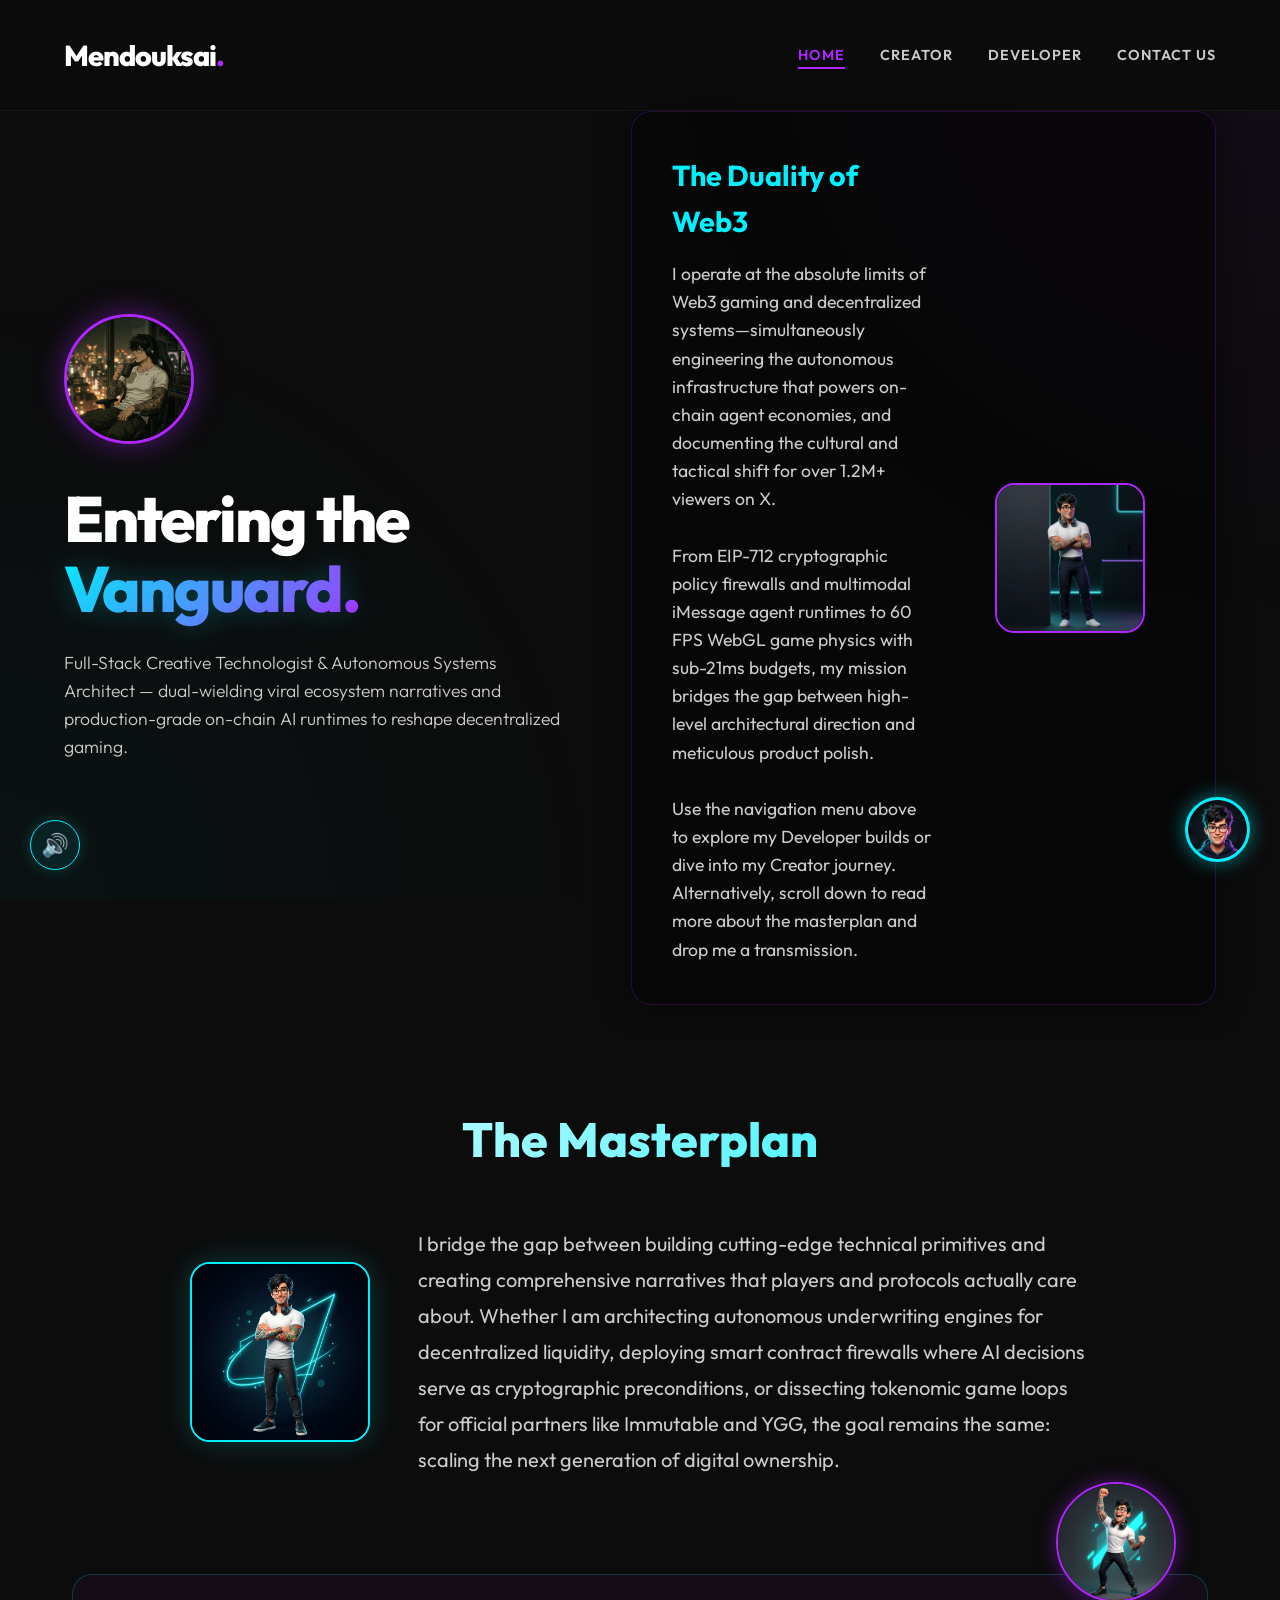
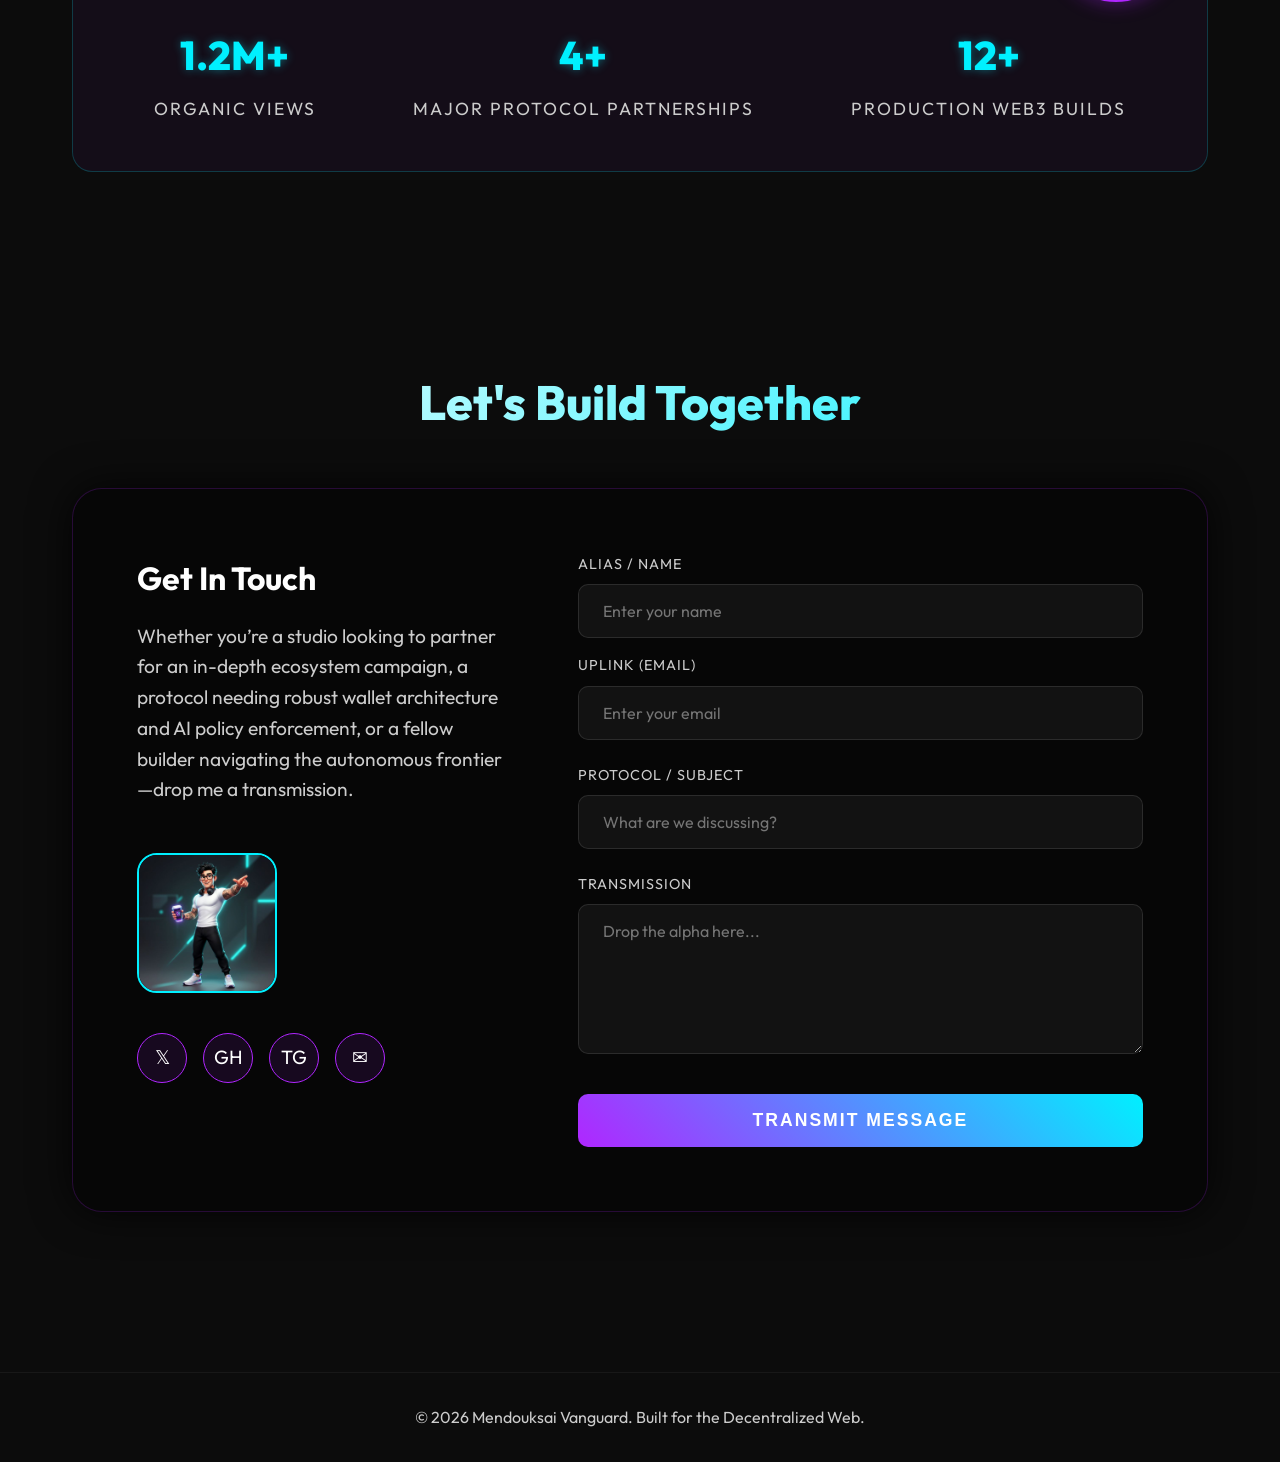
==== commit 83cfe3db: "fix: restore original design, CSS, and animations; update only writings and project copy" ====
--- a/index.html
+++ b/index.html
@@ -3,938 +3,325 @@
 <head>
   <meta charset="UTF-8">
   <meta name="viewport" content="width=device-width, initial-scale=1.0">
-  <title>Mendouksai | Autonomous Systems Architect & Creative Technologist</title>
-  <meta name="description" content="Portfolio of Mendouksai — Full-Stack Creative Technologist & Autonomous Systems Architect operating at the intersection of Autonomous AI Agents, On-Chain Protocols, and 60 FPS 3D WebGL Experiences.">
+  <title>Mendouksai | Autonomous Systems Architect &amp; Web3 Creator</title>
+  <meta name="description" content="Mendouksai — Full-Stack Creative Technologist &amp; Autonomous Systems Architect with 1.2M+ views. Operating at the intersection of Autonomous AI Systems, On-Chain Protocols, and 60 FPS WebGL Experiences.">
+  <meta name="author" content="Mendouksai">
+  <meta name="theme-color" content="#0c0c0c">
+  <link rel="icon" type="image/svg+xml" href="assets/favicon.svg">
+  <link rel="canonical" href="https://mendouksai.vercel.app/">
+  <!-- Open Graph / social cards -->
+  <meta property="og:type" content="website">
+  <meta property="og:title" content="Mendouksai | Autonomous Systems Architect &amp; Web3 Creator">
+  <meta property="og:description" content="Full-Stack Creative Technologist with 1.2M+ views. Dual-wielding viral ecosystem narratives and production-grade on-chain AI runtimes.">
+  <meta property="og:url" content="https://mendouksai.vercel.app/">
+  <meta property="og:image" content="https://mendouksai.vercel.app/assets/pfp.jpg">
+  <meta name="twitter:card" content="summary_large_image">
+  <meta name="twitter:site" content="@mendouksaiiii_">
+  <meta name="twitter:title" content="Mendouksai | Autonomous Systems Architect &amp; Web3 Creator">
+  <meta name="twitter:description" content="Full-Stack Creative Technologist with 1.2M+ views and autonomous AI developer.">
+  <meta name="twitter:image" content="https://mendouksai.vercel.app/assets/pfp.jpg">
+  <link rel="preconnect" href="https://fonts.googleapis.com">
+  <link rel="preconnect" href="https://fonts.gstatic.com" crossorigin>
+  <link href="https://fonts.googleapis.com/css2?family=Outfit:wght@300;400;600;800&display=swap" rel="stylesheet">
   <link rel="stylesheet" href="css/styles.css">
-  <link rel="icon" type="image/jpeg" href="assets/pfp.jpg">
+  <style>
+    /* Additional Styles for the new sections */
+    .scroll-section {
+      padding: 6rem 2rem;
+      max-width: 1200px;
+      margin: 0 auto;
+      min-height: 60vh;
+      display: flex;
+      flex-direction: column;
+      justify-content: center;
+    }
+    .section-title {
+      font-size: 3rem;
+      font-weight: 800;
+      text-align: center;
+      margin-bottom: 3rem;
+      background: linear-gradient(135deg, #fff, var(--cyan));
+      -webkit-background-clip: text;
+      background-clip: text;
+      -webkit-text-fill-color: transparent;
+    }
+    
+    /* Stats/Ecosystem Banner */
+    .stats-banner {
+      display: flex;
+      justify-content: space-around;
+      align-items: center;
+      flex-wrap: wrap;
+      gap: 2rem;
+      background: rgba(176, 38, 255, 0.05);
+      border: 1px solid rgba(0, 240, 255, 0.2);
+      border-radius: 20px;
+      padding: 3rem;
+      margin-top: 2rem;
+    }
+    .stat-item {
+      text-align: center;
+    }
+    .stat-number {
+      font-size: 2.5rem;
+      font-weight: 800;
+      color: var(--cyan);
+      margin-bottom: 0.5rem;
+      text-shadow: 0 0 10px rgba(0, 240, 255, 0.4);
+    }
+    .stat-label {
+      color: var(--text-secondary);
+      font-size: 1.1rem;
+      text-transform: uppercase;
+      letter-spacing: 2px;
+    }
+
+    /* Contact Form Layout */
+    .contact-container {
+      display: flex;
+      gap: 4rem;
+      background: rgba(0, 0, 0, 0.5);
+      border-radius: 30px;
+      padding: 4rem;
+      border: 1px solid rgba(176, 38, 255, 0.2);
+      box-shadow: 0 0 40px rgba(0, 0, 0, 0.8);
+      flex-wrap: wrap;
+    }
+    .contact-info {
+      flex: 1;
+      min-width: 300px;
+    }
+    .contact-info p {
+      color: var(--text-secondary);
+      font-size: 1.2rem;
+      line-height: 1.6;
+      margin-bottom: 2rem;
+    }
+    .contact-socials {
+      display: flex;
+      gap: 1rem;
+      margin-top: 2rem;
+    }
+    .social-btn {
+      display: inline-flex;
+      align-items: center;
+      justify-content: center;
+      width: 50px;
+      height: 50px;
+      border-radius: 50%;
+      background: rgba(176, 38, 255, 0.1);
+      border: 1px solid var(--accent-primary);
+      color: #fff;
+      font-size: 1.2rem;
+      text-decoration: none;
+      transition: all 0.3s ease;
+    }
+    .social-btn:hover {
+      background: var(--accent-primary);
+      box-shadow: 0 0 15px var(--accent-primary);
+      transform: translateY(-5px);
+    }
+    
+    .contact-form {
+      flex: 1.5;
+      min-width: 300px;
+      display: flex;
+      flex-direction: column;
+      gap: 1.5rem;
+    }
+    .form-group {
+      display: flex;
+      flex-direction: column;
+      gap: 0.5rem;
+    }
+    .form-group label {
+      color: var(--text-secondary);
+      font-size: 0.9rem;
+      text-transform: uppercase;
+      letter-spacing: 1px;
+    }
+    .form-control {
+      background: rgba(255, 255, 255, 0.05);
+      border: 1px solid rgba(255, 255, 255, 0.1);
+      padding: 1rem 1.5rem;
+      border-radius: 10px;
+      color: #fff;
+      font-family: inherit;
+      font-size: 1rem;
+      transition: border-color 0.3s ease;
+      outline: none;
+    }
+    .form-control:focus {
+      border-color: var(--cyan);
+      box-shadow: 0 0 10px rgba(0, 240, 255, 0.2);
+    }
+    textarea.form-control {
+      min-height: 150px;
+      resize: vertical;
+    }
+    .submit-btn {
+      background: linear-gradient(45deg, var(--accent-primary), var(--cyan));
+      border: none;
+      color: #fff;
+      padding: 1rem 2rem;
+      font-size: 1.1rem;
+      font-weight: 600;
+      border-radius: 10px;
+      cursor: pointer;
+      text-transform: uppercase;
+      letter-spacing: 2px;
+      transition: transform 0.3s ease, box-shadow 0.3s ease;
+    }
+    .submit-btn:hover {
+      transform: translateY(-2px);
+      box-shadow: 0 10px 20px rgba(0, 240, 255, 0.3);
+    }
+  </style>
 </head>
 <body>
-
-  <!-- Ambient Dynamic Canvas -->
-  <div class="ambient-bg"></div>
-  <div class="ambient-grid"></div>
-
-  <!-- Live Top Telemetry Ticker -->
-  <aside class="telemetry-ticker" aria-label="System status telemetry">
-    <div class="ticker-left">
-      <span class="ticker-pulse"></span>
-      <span>SYSTEM STATUS: <strong style="color: var(--emerald-primary);">OPTIMAL</strong></span>
-      <span>·</span>
-      <span>MANTLE: <strong>CHAIN 5003</strong></span>
-      <span>·</span>
-      <span>SUI: <strong>WALRUS ATTESTED</strong></span>
-    </div>
-    <div class="ticker-right">
-      <span class="ticker-item">FRAME BUDGET: <strong>&lt;21MS (60 FPS)</strong></span>
-      <span class="ticker-item">ORGANIC AUDIENCE: <strong>1.2M+ IMPRESSIONS</strong></span>
-      <span class="ticker-item">COLLABORATION: <strong>OPEN</strong></span>
-    </div>
-  </aside>
-
-  <!-- Sticky Modern Navigation Bar -->
-  <header class="navbar">
-    <div class="nav-container">
-      <a href="index.html" class="nav-brand">
-        <img src="assets/pfp.jpg" alt="Mendouksai Portrait" class="brand-avatar">
-        <div class="brand-text">
-          <span class="brand-title">Mendouksai<span>.</span></span>
-          <span class="brand-role">Autonomous Systems Architect</span>
-        </div>
-      </a>
-
-      <nav aria-label="Primary Navigation">
-        <ul class="nav-menu">
-          <li><a href="index.html" class="nav-link active">Home</a></li>
-          <li><a href="developer.html" class="nav-link">Developer & Architecture</a></li>
-          <li><a href="web3-creator.html" class="nav-link">Creator Journey</a></li>
-          <li><a href="contact.html" class="nav-link">Comms Uplink</a></li>
-        </ul>
-      </nav>
-
-      <div class="nav-actions">
-        <!-- Audio Synthesizer Toggle -->
-        <button id="soundToggleBtn" class="sound-toggle-btn" aria-label="Toggle Audio Synthesizer" title="Audio Synthesizer: Active">
-          <svg xmlns="http://www.w3.org/2000/svg" width="18" height="18" viewBox="0 0 24 24" fill="none" stroke="currentColor" stroke-width="2" stroke-linecap="round" stroke-linejoin="round">
-            <polygon points="11 5 6 9 2 9 2 15 6 15 11 19 11 5"></polygon>
-            <path d="M15.54 8.46a5 5 0 0 1 0 7.07"></path>
-            <path d="M19.07 4.93a10 10 0 0 1 0 14.14"></path>
-          </svg>
-        </button>
-
-        <!-- GitHub Quick Access Link -->
-        <a href="https://github.com/mendouksaiii" target="_blank" rel="noopener noreferrer" class="sound-toggle-btn" aria-label="Mendouksai GitHub Profile" title="GitHub: @mendouksaiii">
-          <svg xmlns="http://www.w3.org/2000/svg" width="18" height="18" viewBox="0 0 24 24" fill="none" stroke="currentColor" stroke-width="2" stroke-linecap="round" stroke-linejoin="round">
-            <path d="M9 19c-5 1.5-5-2.5-7-3m14 6v-3.87a3.37 3.37 0 0 0-.94-2.61c3.14-.35 6.44-1.54 6.44-7A5.44 5.44 0 0 0 20 4.77 5.07 5.07 0 0 0 19.91 1S18.73.65 16 2.48a13.38 13.38 0 0 0-7 0C6.27.65 5.09 1 5.09 1A5.07 5.07 0 0 0 5 4.77a5.44 5.44 0 0 0-1.5 3.78c0 5.42 3.3 6.61 6.44 7A3.37 3.37 0 0 0 9 18.13V22"></path>
-          </svg>
-        </a>
-
-        <!-- Uplink CTA -->
-        <a href="#uplink" class="nav-cta">
-          <span>Uplink</span>
-          <svg xmlns="http://www.w3.org/2000/svg" width="14" height="14" viewBox="0 0 24 24" fill="none" stroke="currentColor" stroke-width="2" stroke-linecap="round" stroke-linejoin="round">
-            <line x1="7" y1="17" x2="17" y2="7"></line>
-            <polyline points="7 7 17 7 17 17"></polyline>
-          </svg>
-        </a>
-
-        <!-- Mobile Drawer Toggle -->
-        <button id="mobileNavToggle" class="mobile-nav-toggle" aria-label="Open Mobile Menu">
-          <svg xmlns="http://www.w3.org/2000/svg" width="22" height="22" viewBox="0 0 24 24" fill="none" stroke="currentColor" stroke-width="2" stroke-linecap="round" stroke-linejoin="round">
-            <line x1="3" y1="12" x2="21" y2="12"></line>
-            <line x1="3" y1="6" x2="21" y2="6"></line>
-            <line x1="3" y1="18" x2="21" y2="18"></line>
-          </svg>
-        </button>
-      </div>
-    </div>
-  </header>
-
-  <!-- Mobile Menu Drawer -->
-  <div id="mobileDrawer" class="mobile-drawer" aria-hidden="true">
-    <button id="mobileDrawerClose" class="mobile-drawer-close" aria-label="Close Mobile Menu">
-      <svg xmlns="http://www.w3.org/2000/svg" width="24" height="24" viewBox="0 0 24 24" fill="none" stroke="currentColor" stroke-width="2" stroke-linecap="round" stroke-linejoin="round">
-        <line x1="18" y1="6" x2="6" y2="18"></line>
-        <line x1="6" y1="6" x2="18" y2="18"></line>
-      </svg>
-    </button>
-    <ul class="mobile-drawer-links">
-      <li><a href="index.html" class="active">Home</a></li>
-      <li><a href="developer.html">Developer & Architecture</a></li>
-      <li><a href="web3-creator.html">Creator Journey</a></li>
-      <li><a href="contact.html">Comms Uplink</a></li>
-    </ul>
-    <div style="margin-top: auto; padding-top: 1.5rem; border-top: 1px solid var(--border-subtle); display: flex; flex-direction: column; gap: 0.75rem;">
-      <a href="https://github.com/mendouksaiii" target="_blank" rel="noopener noreferrer" class="btn-secondary" style="font-size: 0.85rem; justify-content: center;">
-        <svg xmlns="http://www.w3.org/2000/svg" width="16" height="16" viewBox="0 0 24 24" fill="none" stroke="currentColor" stroke-width="2" stroke-linecap="round" stroke-linejoin="round"><path d="M9 19c-5 1.5-5-2.5-7-3m14 6v-3.87a3.37 3.37 0 0 0-.94-2.61c3.14-.35 6.44-1.54 6.44-7A5.44 5.44 0 0 0 20 4.77 5.07 5.07 0 0 0 19.91 1S18.73.65 16 2.48a13.38 13.38 0 0 0-7 0C6.27.65 5.09 1 5.09 1A5.07 5.07 0 0 0 5 4.77a5.44 5.44 0 0 0-1.5 3.78c0 5.42 3.3 6.61 6.44 7A3.37 3.37 0 0 0 9 18.13V22"></path></svg>
-        GitHub Profile
-      </a>
-      <a href="mailto:mendouksaiiiix99@gmail.com" class="btn-primary" style="font-size: 0.85rem; justify-content: center;">
-        Direct Email
-      </a>
-    </div>
+  <div class="bg-gradient"></div>
+
+  <nav class="navbar">
+    <div class="logo">Mendouksai<span>.</span></div>
+    <div class="nav-links">
+      <a href="index.html" class="active">Home</a>
+      <a href="web3-creator.html">Creator</a>
+      <a href="developer.html">Developer</a>
+      <a href="contact.html">Contact Us</a>
+    </div>
+  </nav>
+
+  <!-- Hero Section -->
+  <main class="hero">
+    <div class="hero-content">
+      <img src="assets/pfp.jpg" alt="Mendouksai PFP" class="hero-pfp">
+      <h1 class="hero-title">Entering the <span class="highlight">Vanguard.</span></h1>
+      <p class="hero-subtitle">Full-Stack Creative Technologist &amp; Autonomous Systems Architect — dual-wielding viral ecosystem narratives and production-grade on-chain AI runtimes to reshape decentralized gaming.</p>
+    </div>
+
+    <!-- Intro Writeup with Bitmoji -->
+    <div class="hero-writeup" style="flex: 1; max-width: 600px; background: rgba(0,0,0,0.4); padding: 2.5rem; border-radius: 20px; border: 1px solid rgba(176,38,255,0.2); box-shadow: 0 0 30px rgba(0,0,0,0.5); animation: slideUp 1s ease 0.2s backwards; display: flex; gap: 2rem; align-items: center;">
+      <div style="flex: 1;">
+        <h3 style="color: var(--cyan); margin-bottom: 1rem; font-size: 1.8rem;">The Duality of Web3</h3>
+        <p style="color: var(--text-secondary); font-size: 1.1rem; line-height: 1.6;">
+          I operate at the absolute limits of Web3 gaming and decentralized systems—simultaneously engineering the autonomous infrastructure that powers on-chain agent economies, and documenting the cultural and tactical shift for over 1.2M+ viewers on X.
+          <br><br>
+          From EIP-712 cryptographic policy firewalls and multimodal iMessage agent runtimes to 60 FPS WebGL game physics with sub-21ms budgets, my mission bridges the gap between high-level architectural direction and meticulous product polish.
+          <br><br>
+          Use the navigation menu above to explore my Developer builds or dive into my Creator journey. Alternatively, scroll down to read more about the masterplan and drop me a transmission.
+        </p>
+      </div>
+      <div style="flex: 0.8; display: flex; justify-content: center;">
+        <img src="assets/creator-pfp-landing1.jpg" alt="Mendouksai Avatar 1" style="width: 100%; max-width: 150px; border-radius: 20px; border: 2px solid var(--accent-primary); animation: float 6s infinite ease-in-out;">
+      </div>
+    </div>
+  </main>
+
+  <!-- About / Ecosystem Section -->
+  <section class="scroll-section">
+    <h2 class="section-title">The Masterplan</h2>
+    
+    <!-- Masterplan Text with Bitmoji -->
+    <div style="display: flex; align-items: center; justify-content: center; gap: 3rem; margin: 0 auto; max-width: 900px; flex-wrap: wrap;">
+      <img src="assets/creator-pfp-top.jpg" alt="Mendouksai Avatar 2" style="width: 180px; border-radius: 20px; border: 2px solid var(--cyan); box-shadow: 0 0 30px rgba(0,240,255,0.2); animation: float 5s infinite ease-in-out reverse;">
+      
+      <div style="color: var(--text-secondary); font-size: 1.25rem; line-height: 1.8; flex: 1; min-width: 300px;">
+        <p>
+          I bridge the gap between building cutting-edge technical primitives and creating comprehensive narratives that players and protocols actually care about. Whether I am architecting autonomous underwriting engines for decentralized liquidity, deploying smart contract firewalls where AI decisions serve as cryptographic preconditions, or dissecting tokenomic game loops for official partners like Immutable and YGG, the goal remains the same: scaling the next generation of digital ownership.
+        </p>
+      </div>
+    </div>
+
+    <!-- Stats Banner with Bitmoji -->
+    <div style="position: relative; margin-top: 4rem;">
+      <img src="assets/creator-pfp-bot.jpg" alt="Mendouksai Avatar 3" style="position: absolute; top: -60px; right: 2rem; width: 120px; border-radius: 50%; border: 2px solid var(--accent-primary); box-shadow: 0 0 20px rgba(176,38,255,0.4); z-index: 10; animation: float 4s infinite ease-in-out;">
+      
+      <div class="stats-banner">
+        <div class="stat-item">
+          <div class="stat-number">1.2M+</div>
+          <div class="stat-label">Organic Views</div>
+        </div>
+        <div class="stat-item">
+          <div class="stat-number">4+</div>
+          <div class="stat-label">Major Protocol Partnerships</div>
+        </div>
+        <div class="stat-item">
+          <div class="stat-number">12+</div>
+          <div class="stat-label">Production Web3 Builds</div>
+        </div>
+      </div>
+    </div>
+  </section>
+
+  <!-- Contact Section -->
+  <section class="scroll-section" id="contact">
+    <h2 class="section-title">Let's Build Together</h2>
+    
+    <div class="contact-container">
+      <div class="contact-info">
+        <h3 style="font-size: 2rem; color: #fff; margin-bottom: 1rem;">Get In Touch</h3>
+        <p>
+          Whether you’re a studio looking to partner for an in-depth ecosystem campaign, a protocol needing robust wallet architecture and AI policy enforcement, or a fellow builder navigating the autonomous frontier—drop me a transmission.
+        </p>
+        
+        <img src="assets/creator-pfp.jpg" alt="Mendouksai Avatar 4" style="width: 140px; border-radius: 20px; margin-top: 1rem; border: 2px solid var(--cyan); animation: float 5s infinite ease-in-out;">
+
+        <div class="contact-socials">
+          <a href="https://x.com/mendouksaiiii_" target="_blank" rel="noopener" class="social-btn" title="X / Twitter">𝕏</a>
+          <a href="https://github.com/mendouksaiii" target="_blank" rel="noopener" class="social-btn" title="GitHub">GH</a>
+          <a href="https://t.me/mendouksaiii" target="_blank" rel="noopener" class="social-btn" title="Telegram">TG</a>
+          <a href="mailto:mendouksaiiiix99@gmail.com" class="social-btn" title="Email Direct">✉</a>
+        </div>
+      </div>
+
+      <form class="contact-form" onsubmit="event.preventDefault(); alert('Transmission Sent to Mendouksai Network!');">
+        <div style="display: flex; gap: 1rem; flex-wrap: wrap;">
+          <div class="form-group" style="flex: 1;">
+            <label for="name">Alias / Name</label>
+            <input type="text" id="name" class="form-control" placeholder="Enter your name" required>
+          </div>
+          <div class="form-group" style="flex: 1;">
+            <label for="email">Uplink (Email)</label>
+            <input type="email" id="email" class="form-control" placeholder="Enter your email" required>
+          </div>
+        </div>
+        
+        <div class="form-group">
+          <label for="subject">Protocol / Subject</label>
+          <input type="text" id="subject" class="form-control" placeholder="What are we discussing?" required>
+        </div>
+
+        <div class="form-group">
+          <label for="message">Transmission</label>
+          <textarea id="message" class="form-control" placeholder="Drop the alpha here..." required></textarea>
+        </div>
+
+        <button type="submit" class="submit-btn" style="margin-top: 1rem;">Transmit Message</button>
+      </form>
+    </div>
+  </section>
+
+  <!-- Footer -->
+  <footer style="text-align: center; padding: 2rem; border-top: 1px solid rgba(255,255,255,0.05); color: var(--text-secondary); margin-top: 4rem;">
+    <p>&copy; 2026 Mendouksai Vanguard. Built for the Decentralized Web.</p>
+  </footer>
+
+  <!-- Floating Virtual Assistant Bitmoji -->
+  <div style="position: fixed; bottom: 30px; right: 30px; z-index: 1000; animation: float 5s infinite ease-in-out;" onclick="window.scrollTo({top: 0, behavior: 'smooth'})">
+    <img src="assets/creator-pfp-tiny.jpg" alt="Agent Mendouksai" class="anim-pulse" style="width: 65px; height: 65px; border-radius: 50%; border: 3px solid var(--cyan); box-shadow: 0 0 20px rgba(0,240,255,0.5); cursor: pointer; transition: transform 0.3s ease;" onmouseover="this.style.transform='scale(1.2)'" onmouseout="this.style.transform='scale(1)'" title="Mendouksai Network is Online - Scroll to Top">
   </div>
 
-  <main>
-    <!-- HERO SECTION -->
-    <section class="hero-section">
-      <div class="container">
-        <div class="hero-grid">
-          
-          <!-- Hero Left Column -->
-          <div class="hero-left">
-            <div class="hero-status-pill">
-              <span class="pulse-indicator"></span>
-              <span>AUTONOMOUS SYSTEMS ARCHITECT & CREATIVE TECHNOLOGIST</span>
-            </div>
-
-            <h1 class="hero-headline">
-              Engineering <span class="highlight-cyan">Autonomous AI</span>, On-Chain Primitives & <span class="highlight-purple">60 FPS 3D</span> Worlds.
-            </h1>
-
-            <p class="hero-bio">
-              Bridging high-level architectural direction with deep production polish. Creator of EIP-712 cryptographic policy firewalls for autonomous agents, deterministic Rapier 3D WASM physics engines with adaptive sub-21ms budgets, and an ecosystem strategist partnering with <strong>Immutable</strong> and <strong>YGG</strong> across <strong>1.2M+ organic impressions</strong>.
-            </p>
-
-            <div class="hero-actions">
-              <a href="#builds" class="btn-primary">
-                <span>Explore Builds</span>
-                <svg xmlns="http://www.w3.org/2000/svg" width="16" height="16" viewBox="0 0 24 24" fill="none" stroke="currentColor" stroke-width="2" stroke-linecap="round" stroke-linejoin="round"><line x1="7" y1="17" x2="17" y2="7"></line><polyline points="7 7 17 7 17 17"></polyline></svg>
-              </a>
-              <a href="developer.html" class="btn-secondary">
-                <svg xmlns="http://www.w3.org/2000/svg" width="16" height="16" viewBox="0 0 24 24" fill="none" stroke="currentColor" stroke-width="2" stroke-linecap="round" stroke-linejoin="round"><polyline points="16 18 22 12 16 6"></polyline><polyline points="8 6 2 12 8 18"></polyline></svg>
-                <span>System Architecture</span>
-              </a>
-              <a href="#uplink" class="btn-ghost">
-                <span>Comms Uplink</span>
-                <svg xmlns="http://www.w3.org/2000/svg" width="14" height="14" viewBox="0 0 24 24" fill="none" stroke="currentColor" stroke-width="2" stroke-linecap="round" stroke-linejoin="round"><path d="M5 12h14"></path><path d="m12 5 7 7-7 7"></path></svg>
-              </a>
-            </div>
-
-            <!-- Quick Metrics Strip -->
-            <div class="hero-metrics-strip">
-              <div class="metric-card">
-                <span class="metric-value cyan">1.2M+</span>
-                <span class="metric-label">Organic Impressions</span>
-              </div>
-              <div class="metric-card">
-                <span class="metric-value emerald">&lt;21ms</span>
-                <span class="metric-label">Frame Budget · 60 FPS</span>
-              </div>
-              <div class="metric-card">
-                <span class="metric-value purple">EIP-712</span>
-                <span class="metric-label">AI Policy Preconditions</span>
-              </div>
-              <div class="metric-card">
-                <span class="metric-value">2x</span>
-                <span class="metric-label">Hackathon Finalist</span>
-              </div>
-            </div>
-          </div>
-
-          <!-- Hero Right Column: Profile Card & Terminal Stream -->
-          <div class="hero-right">
-            <!-- Profile Card -->
-            <div class="profile-card">
-              <div class="profile-header">
-                <div class="profile-img-wrap">
-                  <img src="assets/pfp.jpg" alt="Mendouksai Avatar" class="profile-img">
-                  <span class="profile-badge"></span>
-                </div>
-                <div>
-                  <h2 class="profile-name">Mendouksai</h2>
-                  <div class="profile-title">Full-Stack Architect & Creator</div>
-                  <div class="profile-location">
-                    <svg xmlns="http://www.w3.org/2000/svg" width="12" height="12" viewBox="0 0 24 24" fill="none" stroke="currentColor" stroke-width="2" stroke-linecap="round" stroke-linejoin="round"><path d="M20 10c0 6-8 12-8 12s-8-6-8-12a8 8 0 0 1 16 0Z"></path><circle cx="12" cy="10" r="3"></circle></svg>
-                    <span>Remote / Global</span>
-                  </div>
-                </div>
-              </div>
-
-              <div class="profile-details-grid">
-                <div class="profile-detail-item">
-                  <span>Primary Stack</span>
-                  <strong>TypeScript · Solidity</strong>
-                </div>
-                <div class="profile-detail-item">
-                  <span>3D / WASM</span>
-                  <strong>Three.js · Rapier 3D</strong>
-                </div>
-                <div class="profile-detail-item">
-                  <span>AI Systems</span>
-                  <strong>Gemini 2.5 · Groq · Claude</strong>
-                </div>
-                <div class="profile-detail-item">
-                  <span>Protocols</span>
-                  <strong>Mantle · Sui · Somnia</strong>
-                </div>
-              </div>
-            </div>
-
-            <!-- Terminal Telemetry Simulator Box -->
-            <div class="terminal-card">
-              <div class="terminal-header">
-                <div class="terminal-dots">
-                  <span class="terminal-dot red"></span>
-                  <span class="terminal-dot yellow"></span>
-                  <span class="terminal-dot green"></span>
-                </div>
-                <span class="terminal-title">Live Telemetry Event Log</span>
-                <span style="font-size: 0.65rem; color: var(--emerald-primary);">FEED ACTIVE</span>
-              </div>
-              <div id="terminalTelemetryStream" class="terminal-body">
-                <div class="terminal-line">
-                  <span class="t-prefix">&gt; [INIT]</span>
-                  <span class="t-accent">Vanguard runtime loaded · Seeded mulberry32 PRNG OK</span>
-                </div>
-                <div class="terminal-line">
-                  <span class="t-prefix">&gt; [SENTINEL]</span>
-                  <span class="t-accent">EIP-712 precondition verified on Mantle Sepolia (5003)</span>
-                </div>
-                <div class="terminal-line">
-                  <span class="t-prefix">&gt; [REDLINE]</span>
-                  <span class="t-accent">Rapier 3D rigid capsules synchronized · 60.1 FPS</span>
-                </div>
-                <div class="terminal-line">
-                  <span class="t-prefix">&gt; [BANTERBOT]</span>
-                  <span class="t-warn">Multimodal visual pipeline listening on Spectrum TS</span>
-                </div>
-              </div>
-            </div>
-          </div>
-
-        </div>
-      </div>
-    </section>
-
-    <!-- BENTO PROJECT MATRIX -->
-    <section id="builds" class="section-spacing">
-      <div class="container">
-        
-        <div class="section-header">
-          <span class="section-tag">[01] PRODUCTION BUILDS & RUNTIMES</span>
-          <h2 class="section-title">Architectural Portfolio</h2>
-          <p class="section-subtitle">
-            Engineered from scratch. From autonomous EIP-712 AI governance and 60 FPS WebGL game physics to multimodal iMessage agents and decentralized underwriting protocols.
-          </p>
-        </div>
-
-        <!-- Filter Controls -->
-        <div class="bento-controls">
-          <button class="filter-btn active" data-filter="all">
-            <span>[00] All Builds</span>
-          </button>
-          <button class="filter-btn" data-filter="ai">
-            <span>[01] Autonomous AI & Agents</span>
-          </button>
-          <button class="filter-btn" data-filter="3d">
-            <span>[02] 3D & WebGL Engines</span>
-          </button>
-          <button class="filter-btn" data-filter="web3">
-            <span>[03] On-Chain Protocols</span>
-          </button>
-          <button class="filter-btn" data-filter="tools">
-            <span>[04] Developer Runtimes</span>
-          </button>
-        </div>
-
-        <!-- 12-Column Responsive Bento Grid -->
-        <div class="bento-grid">
-
-          <!-- CARD 1: Redline Rider (Hero Span 8) -->
-          <article class="bento-card span-8" data-category="3d tools">
-            <div class="bento-media large">
-              <img src="assets/redline-banner.png" alt="Redline Rider 3D Downhill Game Banner" loading="lazy">
-              <span class="bento-status-pill status-live">
-                <span class="ticker-pulse"></span>
-                <span>Live 60 FPS Engine · Reddit Devvit</span>
-              </span>
-            </div>
-            <div class="bento-content">
-              <div class="bento-meta">
-                <span class="bento-index">[01]</span>
-                <span class="bento-category">3D Graphics & Physics WASM</span>
-              </div>
-              <h3 class="bento-title">Redline Rider — 3D Downhill Physics Engine & Reddit App</h3>
-              <p class="bento-desc">
-                Single-file, zero-dependency 3D survival biking engine running deterministic procedural terrain generation via seeded <code>mulberry32</code> noise. Features real-time Rapier 3D rigid-body capsule physics, custom procedural GLSL <code>ShaderMaterial</code> for the Overseer Eye with animated fibrous veins, and an adaptive quality engine maintaining sub-21ms budgets for guaranteed 60 FPS. Ported to a native Reddit Devvit Web App.
-              </p>
-              <div class="bento-tags">
-                <span class="tech-tag">TypeScript</span>
-                <span class="tech-tag">Three.js</span>
-                <span class="tech-tag">Rapier 3D WASM</span>
-                <span class="tech-tag">GLSL Shaders</span>
-                <span class="tech-tag">WebAudio API</span>
-                <span class="tech-tag">Reddit Devvit</span>
-              </div>
-              <div class="bento-footer">
-                <div class="bento-links">
-                  <a href="https://redline-rider.vercel.app" target="_blank" rel="noopener noreferrer" class="link-btn">
-                    <span>Live Deployment</span>
-                    <svg xmlns="http://www.w3.org/2000/svg" width="14" height="14" viewBox="0 0 24 24" fill="none" stroke="currentColor" stroke-width="2" stroke-linecap="round" stroke-linejoin="round"><path d="M18 13v6a2 2 0 0 1-2 2H5a2 2 0 0 1-2-2V8a2 2 0 0 1 2-2h6"></path><polyline points="15 3 21 3 21 9"></polyline><line x1="10" y1="14" x2="21" y2="3"></line></svg>
-                  </a>
-                  <a href="https://github.com/mendouksaiii/downhill-rush" target="_blank" rel="noopener noreferrer" class="link-btn">
-                    <span>GitHub</span>
-                    <svg xmlns="http://www.w3.org/2000/svg" width="14" height="14" viewBox="0 0 24 24" fill="none" stroke="currentColor" stroke-width="2" stroke-linecap="round" stroke-linejoin="round"><path d="M9 19c-5 1.5-5-2.5-7-3m14 6v-3.87a3.37 3.37 0 0 0-.94-2.61c3.14-.35 6.44-1.54 6.44-7A5.44 5.44 0 0 0 20 4.77 5.07 5.07 0 0 0 19.91 1S18.73.65 16 2.48a13.38 13.38 0 0 0-7 0C6.27.65 5.09 1 5.09 1A5.07 5.07 0 0 0 5 4.77a5.44 5.44 0 0 0-1.5 3.78c0 5.42 3.3 6.61 6.44 7A3.37 3.37 0 0 0 9 18.13V22"></path></svg>
-                  </a>
-                </div>
-                <button class="inspect-trigger" data-project="redline-rider">
-                  <svg xmlns="http://www.w3.org/2000/svg" width="13" height="13" viewBox="0 0 24 24" fill="none" stroke="currentColor" stroke-width="2" stroke-linecap="round" stroke-linejoin="round"><circle cx="11" cy="11" r="8"></circle><line x1="21" y1="21" x2="16.65" y2="16.65"></line></svg>
-                  <span>Inspect Blueprint</span>
-                </button>
-              </div>
-            </div>
-          </article>
-
-          <!-- CARD 2: SENTINEL (Span 4) -->
-          <article class="bento-card span-4" data-category="ai web3">
-            <div class="bento-media">
-              <div style="width: 100%; height: 100%; background: linear-gradient(135deg, #090e17 0%, #171026 100%); display: flex; flex-direction: column; align-items: center; justify-content: center; padding: 2rem; text-align: center;">
-                <svg xmlns="http://www.w3.org/2000/svg" width="54" height="54" viewBox="0 0 24 24" fill="none" stroke="var(--cyan-primary)" stroke-width="1.5" stroke-linecap="round" stroke-linejoin="round"><path d="M12 22s8-4 8-10V5l-8-3-8 3v7c0 6 8 10 8 10z"></path><path d="m9 12 2 2 4-4"></path></svg>
-                <span style="font-family: var(--font-mono); font-size: 0.72rem; color: var(--cyan-primary); margin-top: 0.75rem; letter-spacing: 0.1em;">EIP-712 FIREWALL · MANTLE 5003</span>
-              </div>
-              <span class="bento-status-pill status-hackathon">
-                <span>Mantle Turing Hackathon</span>
-              </span>
-            </div>
-            <div class="bento-content">
-              <div class="bento-meta">
-                <span class="bento-index">[02]</span>
-                <span class="bento-category">AI Policy & Preconditions</span>
-              </div>
-              <h3 class="bento-title">SENTINEL — On-Chain AI Policy Firewall</h3>
-              <p class="bento-desc">
-                Spending governance firewall where AI decisions serve as cryptographic preconditions rather than off-chain advice. <code>SentinelVault.sol</code> releases funds only against valid single-use EIP-712 approvals, backed by an immutable <code>SentinelRegistry.sol</code> audit trail.
-              </p>
-              <div class="bento-tags">
-                <span class="tech-tag">Solidity</span>
-                <span class="tech-tag">Mantle Sepolia</span>
-                <span class="tech-tag">EIP-712</span>
-                <span class="tech-tag">Claude 3.5</span>
-                <span class="tech-tag">WebSockets</span>
-              </div>
-              <div class="bento-footer">
-                <div class="bento-links">
-                  <a href="https://github.com/mendouksaiii/Natural-language-policy-engine.-" target="_blank" rel="noopener noreferrer" class="link-btn">
-                    <span>GitHub</span>
-                    <svg xmlns="http://www.w3.org/2000/svg" width="14" height="14" viewBox="0 0 24 24" fill="none" stroke="currentColor" stroke-width="2" stroke-linecap="round" stroke-linejoin="round"><path d="M9 19c-5 1.5-5-2.5-7-3m14 6v-3.87a3.37 3.37 0 0 0-.94-2.61c3.14-.35 6.44-1.54 6.44-7A5.44 5.44 0 0 0 20 4.77 5.07 5.07 0 0 0 19.91 1S18.73.65 16 2.48a13.38 13.38 0 0 0-7 0C6.27.65 5.09 1 5.09 1A5.07 5.07 0 0 0 5 4.77a5.44 5.44 0 0 0-1.5 3.78c0 5.42 3.3 6.61 6.44 7A3.37 3.37 0 0 0 9 18.13V22"></path></svg>
-                  </a>
-                </div>
-                <button class="inspect-trigger" data-project="sentinel">
-                  <svg xmlns="http://www.w3.org/2000/svg" width="13" height="13" viewBox="0 0 24 24" fill="none" stroke="currentColor" stroke-width="2" stroke-linecap="round" stroke-linejoin="round"><circle cx="11" cy="11" r="8"></circle><line x1="21" y1="21" x2="16.65" y2="16.65"></line></svg>
-                  <span>Inspect</span>
-                </button>
-              </div>
-            </div>
-          </article>
-
-          <!-- CARD 3: M-Fi Underwriter (Span 6) -->
-          <article class="bento-card span-6" data-category="ai web3">
-            <div class="bento-media">
-              <img src="assets/mfi-cover.png" alt="M-Fi Autonomous Underwriting Bureau" loading="lazy">
-              <span class="bento-status-pill status-hackathon">
-                <span>Galáctica Hackathon Production</span>
-              </span>
-            </div>
-            <div class="bento-content">
-              <div class="bento-meta">
-                <span class="bento-index">[03]</span>
-                <span class="bento-category">Autonomous Credit & Sui/Walrus</span>
-              </div>
-              <h3 class="bento-title">M-Fi — Autonomous Credit & Underwriting Bureau</h3>
-              <p class="bento-desc">
-                Autonomous on-chain underwriting engine evaluating AI agent liquidity and counterparty risk for uncollateralized micro-lending. Powered by Groq LLaMA 3.1, Tether WDK, and Aave V3. Deployed on Sui with decentralized blob storage on Walrus and neo-modernist telemetry interfaces.
-              </p>
-              <div class="bento-tags">
-                <span class="tech-tag">Sui</span>
-                <span class="tech-tag">Walrus Protocol</span>
-                <span class="tech-tag">TypeScript</span>
-                <span class="tech-tag">Groq LLaMA 3.1</span>
-                <span class="tech-tag">Tether WDK</span>
-              </div>
-              <div class="bento-footer">
-                <div class="bento-links">
-                  <a href="https://m-fi-underwriter.vercel.app" target="_blank" rel="noopener noreferrer" class="link-btn">
-                    <span>Live Deployment</span>
-                    <svg xmlns="http://www.w3.org/2000/svg" width="14" height="14" viewBox="0 0 24 24" fill="none" stroke="currentColor" stroke-width="2" stroke-linecap="round" stroke-linejoin="round"><path d="M18 13v6a2 2 0 0 1-2 2H5a2 2 0 0 1-2-2V8a2 2 0 0 1 2-2h6"></path><polyline points="15 3 21 3 21 9"></polyline><line x1="10" y1="14" x2="21" y2="3"></line></svg>
-                  </a>
-                  <a href="https://github.com/mendouksaiii/m-fi-underwriter" target="_blank" rel="noopener noreferrer" class="link-btn">
-                    <span>GitHub</span>
-                    <svg xmlns="http://www.w3.org/2000/svg" width="14" height="14" viewBox="0 0 24 24" fill="none" stroke="currentColor" stroke-width="2" stroke-linecap="round" stroke-linejoin="round"><path d="M9 19c-5 1.5-5-2.5-7-3m14 6v-3.87a3.37 3.37 0 0 0-.94-2.61c3.14-.35 6.44-1.54 6.44-7A5.44 5.44 0 0 0 20 4.77 5.07 5.07 0 0 0 19.91 1S18.73.65 16 2.48a13.38 13.38 0 0 0-7 0C6.27.65 5.09 1 5.09 1A5.07 5.07 0 0 0 5 4.77a5.44 5.44 0 0 0-1.5 3.78c0 5.42 3.3 6.61 6.44 7A3.37 3.37 0 0 0 9 18.13V22"></path></svg>
-                  </a>
-                </div>
-                <button class="inspect-trigger" data-project="m-fi">
-                  <svg xmlns="http://www.w3.org/2000/svg" width="13" height="13" viewBox="0 0 24 24" fill="none" stroke="currentColor" stroke-width="2" stroke-linecap="round" stroke-linejoin="round"><circle cx="11" cy="11" r="8"></circle><line x1="21" y1="21" x2="16.65" y2="16.65"></line></svg>
-                  <span>Inspect</span>
-                </button>
-              </div>
-            </div>
-          </article>
-
-          <!-- CARD 4: Banterbot & Kite (Span 6) -->
-          <article class="bento-card span-6" data-category="ai tools">
-            <div class="bento-media">
-              <div style="width: 100%; height: 100%; background: linear-gradient(135deg, #0f1624 0%, #1e1133 100%); display: flex; flex-direction: column; align-items: center; justify-content: center; padding: 2rem; text-align: center;">
-                <svg xmlns="http://www.w3.org/2000/svg" width="54" height="54" viewBox="0 0 24 24" fill="none" stroke="var(--purple-primary)" stroke-width="1.5" stroke-linecap="round" stroke-linejoin="round"><path d="M21 15a2 2 0 0 1-2 2H7l-4 4V5a2 2 0 0 1 2-2h14a2 2 0 0 1 2 2z"></path><path d="M8 10h.01"></path><path d="M12 10h.01"></path><path d="M16 10h.01"></path></svg>
-                <span style="font-family: var(--font-mono); font-size: 0.72rem; color: var(--purple-primary); margin-top: 0.75rem; letter-spacing: 0.1em;">PHOTON SPECTRUM TS · DUAL-BRAIN</span>
-              </div>
-              <span class="bento-status-pill status-production">
-                <span>Production Agent Framework</span>
-              </span>
-            </div>
-            <div class="bento-content">
-              <div class="bento-meta">
-                <span class="bento-index">[04]</span>
-                <span class="bento-category">Autonomous Agents & Vision</span>
-              </div>
-              <h3 class="bento-title">Banterbot & Kite — Multimodal iMessage Agents</h3>
-              <p class="bento-desc">
-                Production multimodal iMessage agents engineered with Photon Spectrum (<code>spectrum-ts</code>). Dual-brain failover between Google Gemini 2.5 Flash and Groq (Llama 3.3). Features native 3-dot typing bubbles, Apple tapback reactions, bubble effects, and a 3-round roast battle state machine with dual CLI/cloud runtime.
-              </p>
-              <div class="bento-tags">
-                <span class="tech-tag">TypeScript</span>
-                <span class="tech-tag">spectrum-ts</span>
-                <span class="tech-tag">Gemini 2.5 Flash</span>
-                <span class="tech-tag">Groq LLaMA 3.3</span>
-                <span class="tech-tag">Docker / Railway</span>
-              </div>
-              <div class="bento-footer">
-                <div class="bento-links">
-                  <a href="https://github.com/mendouksaiii/banterbot" target="_blank" rel="noopener noreferrer" class="link-btn">
-                    <span>GitHub: Banterbot</span>
-                    <svg xmlns="http://www.w3.org/2000/svg" width="14" height="14" viewBox="0 0 24 24" fill="none" stroke="currentColor" stroke-width="2" stroke-linecap="round" stroke-linejoin="round"><path d="M9 19c-5 1.5-5-2.5-7-3m14 6v-3.87a3.37 3.37 0 0 0-.94-2.61c3.14-.35 6.44-1.54 6.44-7A5.44 5.44 0 0 0 20 4.77 5.07 5.07 0 0 0 19.91 1S18.73.65 16 2.48a13.38 13.38 0 0 0-7 0C6.27.65 5.09 1 5.09 1A5.07 5.07 0 0 0 5 4.77a5.44 5.44 0 0 0-1.5 3.78c0 5.42 3.3 6.61 6.44 7A3.37 3.37 0 0 0 9 18.13V22"></path></svg>
-                  </a>
-                  <a href="https://github.com/mendouksaiii/kite" target="_blank" rel="noopener noreferrer" class="link-btn">
-                    <span>GitHub: Kite</span>
-                    <svg xmlns="http://www.w3.org/2000/svg" width="14" height="14" viewBox="0 0 24 24" fill="none" stroke="currentColor" stroke-width="2" stroke-linecap="round" stroke-linejoin="round"><path d="M9 19c-5 1.5-5-2.5-7-3m14 6v-3.87a3.37 3.37 0 0 0-.94-2.61c3.14-.35 6.44-1.54 6.44-7A5.44 5.44 0 0 0 20 4.77 5.07 5.07 0 0 0 19.91 1S18.73.65 16 2.48a13.38 13.38 0 0 0-7 0C6.27.65 5.09 1 5.09 1A5.07 5.07 0 0 0 5 4.77a5.44 5.44 0 0 0-1.5 3.78c0 5.42 3.3 6.61 6.44 7A3.37 3.37 0 0 0 9 18.13V22"></path></svg>
-                  </a>
-                </div>
-                <button class="inspect-trigger" data-project="banterbot">
-                  <svg xmlns="http://www.w3.org/2000/svg" width="13" height="13" viewBox="0 0 24 24" fill="none" stroke="currentColor" stroke-width="2" stroke-linecap="round" stroke-linejoin="round"><circle cx="11" cy="11" r="8"></circle><line x1="21" y1="21" x2="16.65" y2="16.65"></line></svg>
-                  <span>Inspect</span>
-                </button>
-              </div>
-            </div>
-          </article>
-
-          <!-- CARD 5: NOD (Span 4) -->
-          <article class="bento-card span-4" data-category="3d web3">
-            <div class="bento-media">
-              <div style="width: 100%; height: 100%; background: #07090e; display: flex; flex-direction: column; align-items: center; justify-content: center; padding: 2rem; text-align: center; border-bottom: 1px solid var(--border-subtle);">
-                <svg xmlns="http://www.w3.org/2000/svg" width="48" height="48" viewBox="0 0 24 24" fill="none" stroke="var(--emerald-primary)" stroke-width="1.5" stroke-linecap="round" stroke-linejoin="round"><rect x="3" y="11" width="18" height="11" rx="2" ry="2"></rect><path d="M7 11V7a5 5 0 0 1 10 0v4"></path></svg>
-                <span style="font-family: var(--font-mono); font-size: 0.72rem; color: var(--emerald-primary); margin-top: 0.75rem;">CONFIDENTIAL EVM · INCO LIGHTNING</span>
-              </div>
-              <span class="bento-status-pill status-production">
-                <span>Cryptographic Descent</span>
-              </span>
-            </div>
-            <div class="bento-content">
-              <div class="bento-meta">
-                <span class="bento-index">[05]</span>
-                <span class="bento-category">3D Survival & Inco Lightning</span>
-              </div>
-              <h3 class="bento-title">NOD — Cryptographic Descent</h3>
-              <p class="bento-desc">
-                2.5D survival-horror descent through a seven-floor house built on Inco Lightning. The floors below you are cryptographically sealed until you earn them via verifiable on-chain game state proofs.
-              </p>
-              <div class="bento-tags">
-                <span class="tech-tag">TypeScript</span>
-                <span class="tech-tag">Three.js</span>
-                <span class="tech-tag">Inco Lightning</span>
-                <span class="tech-tag">Confidential EVM</span>
-              </div>
-              <div class="bento-footer">
-                <div class="bento-links">
-                  <a href="https://github.com/mendouksaiii/nod" target="_blank" rel="noopener noreferrer" class="link-btn">
-                    <span>GitHub</span>
-                    <svg xmlns="http://www.w3.org/2000/svg" width="14" height="14" viewBox="0 0 24 24" fill="none" stroke="currentColor" stroke-width="2" stroke-linecap="round" stroke-linejoin="round"><path d="M9 19c-5 1.5-5-2.5-7-3m14 6v-3.87a3.37 3.37 0 0 0-.94-2.61c3.14-.35 6.44-1.54 6.44-7A5.44 5.44 0 0 0 20 4.77 5.07 5.07 0 0 0 19.91 1S18.73.65 16 2.48a13.38 13.38 0 0 0-7 0C6.27.65 5.09 1 5.09 1A5.07 5.07 0 0 0 5 4.77a5.44 5.44 0 0 0-1.5 3.78c0 5.42 3.3 6.61 6.44 7A3.37 3.37 0 0 0 9 18.13V22"></path></svg>
-                  </a>
-                </div>
-                <button class="inspect-trigger" data-project="nod">
-                  <svg xmlns="http://www.w3.org/2000/svg" width="13" height="13" viewBox="0 0 24 24" fill="none" stroke="currentColor" stroke-width="2" stroke-linecap="round" stroke-linejoin="round"><circle cx="11" cy="11" r="8"></circle><line x1="21" y1="21" x2="16.65" y2="16.65"></line></svg>
-                  <span>Inspect</span>
-                </button>
-              </div>
-            </div>
-          </article>
-
-          <!-- CARD 6: Voxel Souls (Span 4) -->
-          <article class="bento-card span-4" data-category="3d">
-            <div class="bento-media">
-              <div style="width: 100%; height: 100%; background: linear-gradient(135deg, #100a1c 0%, #1c0e12 100%); display: flex; flex-direction: column; align-items: center; justify-content: center; padding: 2rem; text-align: center; border-bottom: 1px solid var(--border-subtle);">
-                <svg xmlns="http://www.w3.org/2000/svg" width="48" height="48" viewBox="0 0 24 24" fill="none" stroke="var(--coral-accent)" stroke-width="1.5" stroke-linecap="round" stroke-linejoin="round"><polygon points="12 2 15.09 8.26 22 9.27 17 14.14 18.18 21.02 12 17.77 5.82 21.02 7 14.14 2 9.27 8.91 8.26 12 2"></polygon></svg>
-                <span style="font-family: var(--font-mono); font-size: 0.72rem; color: var(--coral-accent); margin-top: 0.75rem;">ACTION ROGUELITE · THREE.JS</span>
-              </div>
-              <span class="bento-status-pill status-production">
-                <span>Procedural Roguelite</span>
-              </span>
-            </div>
-            <div class="bento-content">
-              <div class="bento-meta">
-                <span class="bento-index">[06]</span>
-                <span class="bento-category">Procedural WebGL Engine</span>
-              </div>
-              <h3 class="bento-title">Voxel Souls: Abyss</h3>
-              <p class="bento-desc">
-                Browser-native action roguelite engine engineered with Three.js. Features procedural voxel dungeon generation, fluid combat kinematics, and custom GLSL deferred lighting passes.
-              </p>
-              <div class="bento-tags">
-                <span class="tech-tag">JavaScript</span>
-                <span class="tech-tag">Three.js</span>
-                <span class="tech-tag">GLSL Shaders</span>
-                <span class="tech-tag">Procedural Meshes</span>
-              </div>
-              <div class="bento-footer">
-                <div class="bento-links">
-                  <a href="https://github.com/mendouksaiii/voxel-souls" target="_blank" rel="noopener noreferrer" class="link-btn">
-                    <span>GitHub</span>
-                    <svg xmlns="http://www.w3.org/2000/svg" width="14" height="14" viewBox="0 0 24 24" fill="none" stroke="currentColor" stroke-width="2" stroke-linecap="round" stroke-linejoin="round"><path d="M9 19c-5 1.5-5-2.5-7-3m14 6v-3.87a3.37 3.37 0 0 0-.94-2.61c3.14-.35 6.44-1.54 6.44-7A5.44 5.44 0 0 0 20 4.77 5.07 5.07 0 0 0 19.91 1S18.73.65 16 2.48a13.38 13.38 0 0 0-7 0C6.27.65 5.09 1 5.09 1A5.07 5.07 0 0 0 5 4.77a5.44 5.44 0 0 0-1.5 3.78c0 5.42 3.3 6.61 6.44 7A3.37 3.37 0 0 0 9 18.13V22"></path></svg>
-                  </a>
-                </div>
-                <button class="inspect-trigger" data-project="voxel-souls">
-                  <svg xmlns="http://www.w3.org/2000/svg" width="13" height="13" viewBox="0 0 24 24" fill="none" stroke="currentColor" stroke-width="2" stroke-linecap="round" stroke-linejoin="round"><circle cx="11" cy="11" r="8"></circle><line x1="21" y1="21" x2="16.65" y2="16.65"></line></svg>
-                  <span>Inspect</span>
-                </button>
-              </div>
-            </div>
-          </article>
-
-          <!-- CARD 7: Agent Wallet Runtime & WalletSecure (Span 4) -->
-          <article class="bento-card span-4" data-category="tools web3">
-            <div class="bento-media">
-              <img src="assets/ws-logo.png" alt="WalletSecure Connection Pipeline" style="object-fit: contain; padding: 2rem; background: #0a0d14;" loading="lazy">
-              <span class="bento-status-pill status-live">
-                <span>Production Pipeline</span>
-              </span>
-            </div>
-            <div class="bento-content">
-              <div class="bento-meta">
-                <span class="bento-index">[07]</span>
-                <span class="bento-category">Web3 Core Runtimes</span>
-              </div>
-              <h3 class="bento-title">Agent Wallet Runtime & WalletSecure</h3>
-              <p class="bento-desc">
-                Autonomous execution runtime enabling AI agents to sign transactions without human hand-holding. Paired with WalletSecure: a lightweight React pipeline killing cold-start connection race conditions.
-              </p>
-              <div class="bento-tags">
-                <span class="tech-tag">React</span>
-                <span class="tech-tag">TypeScript</span>
-                <span class="tech-tag">Node.js</span>
-                <span class="tech-tag">Ethers.js</span>
-              </div>
-              <div class="bento-footer">
-                <div class="bento-links">
-                  <a href="https://walletsecure-8ilj.vercel.app/" target="_blank" rel="noopener noreferrer" class="link-btn">
-                    <span>Live</span>
-                    <svg xmlns="http://www.w3.org/2000/svg" width="14" height="14" viewBox="0 0 24 24" fill="none" stroke="currentColor" stroke-width="2" stroke-linecap="round" stroke-linejoin="round"><path d="M18 13v6a2 2 0 0 1-2 2H5a2 2 0 0 1-2-2V8a2 2 0 0 1 2-2h6"></path><polyline points="15 3 21 3 21 9"></polyline><line x1="10" y1="14" x2="21" y2="3"></line></svg>
-                  </a>
-                  <a href="https://github.com/mendouksaiii/agent-wallet-runtime" target="_blank" rel="noopener noreferrer" class="link-btn">
-                    <span>GitHub</span>
-                    <svg xmlns="http://www.w3.org/2000/svg" width="14" height="14" viewBox="0 0 24 24" fill="none" stroke="currentColor" stroke-width="2" stroke-linecap="round" stroke-linejoin="round"><path d="M9 19c-5 1.5-5-2.5-7-3m14 6v-3.87a3.37 3.37 0 0 0-.94-2.61c3.14-.35 6.44-1.54 6.44-7A5.44 5.44 0 0 0 20 4.77 5.07 5.07 0 0 0 19.91 1S18.73.65 16 2.48a13.38 13.38 0 0 0-7 0C6.27.65 5.09 1 5.09 1A5.07 5.07 0 0 0 5 4.77a5.44 5.44 0 0 0-1.5 3.78c0 5.42 3.3 6.61 6.44 7A3.37 3.37 0 0 0 9 18.13V22"></path></svg>
-                  </a>
-                </div>
-                <button class="inspect-trigger" data-project="awr">
-                  <svg xmlns="http://www.w3.org/2000/svg" width="13" height="13" viewBox="0 0 24 24" fill="none" stroke="currentColor" stroke-width="2" stroke-linecap="round" stroke-linejoin="round"><circle cx="11" cy="11" r="8"></circle><line x1="21" y1="21" x2="16.65" y2="16.65"></line></svg>
-                  <span>Inspect</span>
-                </button>
-              </div>
-            </div>
-          </article>
-
-        </div>
-      </div>
-    </section>
-
-    <!-- ARCHITECTURE BLUEPRINTS PIPELINE -->
-    <section class="section-spacing" style="background: rgba(8, 10, 15, 0.4); border-top: 1px solid var(--border-subtle); border-bottom: 1px solid var(--border-subtle);">
-      <div class="container">
-        
-        <div class="section-header">
-          <span class="section-tag">[02] ENGINEERING METHODOLOGY</span>
-          <h2 class="section-title">Architectural Pipelines</h2>
-          <p class="section-subtitle">
-            How autonomous intelligence, cryptographic invariants, and high-frame-rate rendering combine into production-grade systems.
-          </p>
-        </div>
-
-        <div class="arch-showcase-grid">
-
-          <!-- Pipeline 1: EIP-712 AI Preconditions -->
-          <div class="arch-card">
-            <div class="arch-icon">
-              <svg xmlns="http://www.w3.org/2000/svg" width="22" height="22" viewBox="0 0 24 24" fill="none" stroke="currentColor" stroke-width="2" stroke-linecap="round" stroke-linejoin="round"><rect x="3" y="11" width="18" height="11" rx="2" ry="2"></rect><path d="M7 11V7a5 5 0 0 1 10 0v4"></path></svg>
-            </div>
-            <h3>Cryptographic AI Preconditions</h3>
-            <p>
-              Moving AI out of off-chain advisory status. Plain-English policy governance is enforced by the EVM as a prerequisite to smart contract fund dispatch.
-            </p>
-            <ul class="arch-steps">
-              <li class="arch-step-item">
-                <span class="arch-step-num">01.</span>
-                <span>Plain-English policy document parsed by LLM evaluator.</span>
-              </li>
-              <li class="arch-step-item">
-                <span class="arch-step-num">02.</span>
-                <span>Single-use EIP-712 typed signature generated on approval.</span>
-              </li>
-              <li class="arch-step-item">
-                <span class="arch-step-num">03.</span>
-                <span>SentinelVault.sol validates ECDSA signature on Mantle (5003).</span>
-              </li>
-              <li class="arch-step-item">
-                <span class="arch-step-num">04.</span>
-                <span>Append-only immutable record written to SentinelRegistry.</span>
-              </li>
-            </ul>
-          </div>
-
-          <!-- Pipeline 2: Sub-21ms 60 FPS Physics -->
-          <div class="arch-card">
-            <div class="arch-icon purple">
-              <svg xmlns="http://www.w3.org/2000/svg" width="22" height="22" viewBox="0 0 24 24" fill="none" stroke="currentColor" stroke-width="2" stroke-linecap="round" stroke-linejoin="round"><circle cx="12" cy="12" r="10"></circle><polyline points="12 6 12 12 16 14"></polyline></svg>
-            </div>
-            <h3>Sub-21ms 60 FPS WebGL Engine</h3>
-            <p>
-              Deterministic procedural generation and zero-overhead Rapier 3D WASM physics with dynamic frame-budget throttling for consistent 60 FPS across devices.
-            </p>
-            <ul class="arch-steps">
-              <li class="arch-step-item">
-                <span class="arch-step-num">01.</span>
-                <span>Seeded mulberry32 PRNG builds continuous heightmaps.</span>
-              </li>
-              <li class="arch-step-item">
-                <span class="arch-step-num">02.</span>
-                <span>Rapier 3D WASM calculates rigid capsule terrain contact.</span>
-              </li>
-              <li class="arch-step-item">
-                <span class="arch-step-num">03.</span>
-                <span>Dynamic trick detection with ±80ms landing tolerance windows.</span>
-              </li>
-              <li class="arch-step-item">
-                <span class="arch-step-num">04.</span>
-                <span>Adaptive Quality profiler auto-scales shadows & LOD.</span>
-              </li>
-            </ul>
-          </div>
-
-          <!-- Pipeline 3: Dual-Brain Agent Failover -->
-          <div class="arch-card">
-            <div class="arch-icon emerald">
-              <svg xmlns="http://www.w3.org/2000/svg" width="22" height="22" viewBox="0 0 24 24" fill="none" stroke="currentColor" stroke-width="2" stroke-linecap="round" stroke-linejoin="round"><path d="M12 2v20"></path><path d="M17 5H9.5a3.5 3.5 0 0 0 0 7h5a3.5 3.5 0 0 1 0 7H6"></path></svg>
-            </div>
-            <h3>Multimodal Dual-Brain Failover</h3>
-            <p>
-              Production agent architecture pairing high-fidelity vision models with high-throughput open-weights fallbacks to achieve 99.99% conversation availability.
-            </p>
-            <ul class="arch-steps">
-              <li class="arch-step-item">
-                <span class="arch-step-num">01.</span>
-                <span>Apple iMessage ingestion stream via Photon Spectrum TS.</span>
-              </li>
-              <li class="arch-step-item">
-                <span class="arch-step-num">02.</span>
-                <span>Primary dispatch to Google Gemini 2.5 Flash (Vision & Text).</span>
-              </li>
-              <li class="arch-step-item">
-                <span class="arch-step-num">03.</span>
-                <span>Instant sub-300ms fallback to Groq Llama 3.3 on timeout.</span>
-              </li>
-              <li class="arch-step-item">
-                <span class="arch-step-num">04.</span>
-                <span>Native typing indicators, tapbacks, and bubble effects returned.</span>
-              </li>
-            </ul>
-          </div>
-
-        </div>
-
-      </div>
-    </section>
-
-    <!-- ECOSYSTEM & OFFICIAL PARTNERSHIPS -->
-    <section class="section-spacing">
-      <div class="container">
-        
-        <div class="partners-banner">
-          <div class="partners-headline">
-            <span class="section-tag">[03] ECOSYSTEM REACH & IMPACT</span>
-            <h3>1.2M+ Views & Official Strategic Partners</h3>
-            <p>
-              Operating at the center of Web3 gaming culture, breaking down complex tokenomics and protocol mechanics for a global audience.
-            </p>
-          </div>
-
-          <div class="partners-logos-grid">
-            <div class="partner-card">
-              <div class="partner-badge">Immutable</div>
-              <div class="partner-type">Official Partner</div>
-              <p class="partner-desc">Translating mainstream-ready titles, Passport onboarding, and true digital asset ownership.</p>
-            </div>
-
-            <div class="partner-card">
-              <div class="partner-badge">YGG</div>
-              <div class="partner-type">Guild Partner</div>
-              <p class="partner-desc">Partnering with Yield Guild Games to empower player economies and decentralized guild structures.</p>
-            </div>
-
-            <div class="partner-card">
-              <div class="partner-badge">Kronicles</div>
-              <div class="partner-type">Creator Partner</div>
-              <p class="partner-desc">First-hand tactical alpha, ecosystem deep-dives, and community-driven play testing.</p>
-            </div>
-
-            <div class="partner-card">
-              <div class="partner-badge">Rekt Games</div>
-              <div class="partner-type">Ecosystem Partner</div>
-              <p class="partner-desc">Analyzing high-stakes competitive game loops, crafting economies, and Web3 esports metas.</p>
-            </div>
-          </div>
-
-          <div style="text-align: center; margin-top: 2.5rem;">
-            <a href="web3-creator.html" class="btn-secondary" style="font-size: 0.9rem;">
-              <span>Read Creator Journey & Viral Breakdowns</span>
-              <svg xmlns="http://www.w3.org/2000/svg" width="14" height="14" viewBox="0 0 24 24" fill="none" stroke="currentColor" stroke-width="2" stroke-linecap="round" stroke-linejoin="round"><path d="M5 12h14"></path><path d="m12 5 7 7-7 7"></path></svg>
-            </a>
-          </div>
-        </div>
-
-      </div>
-    </section>
-
-    <!-- TRANSMISSION UPLINK (CONTACT SECTION) -->
-    <section id="uplink" class="section-spacing">
-      <div class="container">
-        
-        <div class="uplink-grid">
-          
-          <!-- Left: Direct Channels -->
-          <div class="uplink-left">
-            <div class="uplink-intro">
-              <span class="section-tag">[04] COMMS UPLINK</span>
-              <h3>Initiate Transmission</h3>
-              <p>
-                Whether you are architecting autonomous agent treasuries, engineering high-performance WebGL game engines, or seeking technical ecosystem leadership — direct communications are open.
-              </p>
-            </div>
-
-            <div class="channel-list">
-              
-              <!-- Email -->
-              <div class="channel-item copy-trigger" data-copy="mendouksaiiiix99@gmail.com" title="Click to copy email address">
-                <div class="channel-left-info">
-                  <div class="channel-icon">
-                    <svg xmlns="http://www.w3.org/2000/svg" width="18" height="18" viewBox="0 0 24 24" fill="none" stroke="currentColor" stroke-width="2" stroke-linecap="round" stroke-linejoin="round"><path d="M4 4h16c1.1 0 2 .9 2 2v12c0 1.1-.9 2-2 2H4c-1.1 0-2-.9-2-2V6c0-1.1.9-2 2-2z"></path><polyline points="22,6 12,13 2,6"></polyline></svg>
-                  </div>
-                  <div>
-                    <div class="channel-label">Direct Email</div>
-                    <div class="channel-val">mendouksaiiiix99@gmail.com</div>
-                  </div>
-                </div>
-                <span class="copy-badge">
-                  <svg xmlns="http://www.w3.org/2000/svg" width="11" height="11" viewBox="0 0 24 24" fill="none" stroke="currentColor" stroke-width="2" stroke-linecap="round" stroke-linejoin="round"><rect x="9" y="9" width="13" height="13" rx="2" ry="2"></rect><path d="M5 15H4a2 2 0 0 1-2-2V4a2 2 0 0 1 2-2h9a2 2 0 0 1 2 2v1"></path></svg>
-                  Copy
-                </span>
-              </div>
-
-              <!-- Telegram -->
-              <a href="https://t.me/mendouksaiii" target="_blank" rel="noopener noreferrer" class="channel-item">
-                <div class="channel-left-info">
-                  <div class="channel-icon">
-                    <svg xmlns="http://www.w3.org/2000/svg" width="18" height="18" viewBox="0 0 24 24" fill="none" stroke="currentColor" stroke-width="2" stroke-linecap="round" stroke-linejoin="round"><line x1="22" y1="2" x2="11" y2="13"></line><polygon points="22 2 15 22 11 13 2 9 22 2"></polygon></svg>
-                  </div>
-                  <div>
-                    <div class="channel-label">Telegram Direct</div>
-                    <div class="channel-val">@mendouksaiii</div>
-                  </div>
-                </div>
-                <span class="copy-badge">
-                  <svg xmlns="http://www.w3.org/2000/svg" width="11" height="11" viewBox="0 0 24 24" fill="none" stroke="currentColor" stroke-width="2" stroke-linecap="round" stroke-linejoin="round"><line x1="7" y1="17" x2="17" y2="7"></line><polyline points="7 7 17 7 17 17"></polyline></svg>
-                  Open
-                </span>
-              </a>
-
-              <!-- X / Twitter -->
-              <a href="https://x.com/mendouksaiiii_" target="_blank" rel="noopener noreferrer" class="channel-item">
-                <div class="channel-left-info">
-                  <div class="channel-icon">
-                    <svg xmlns="http://www.w3.org/2000/svg" width="18" height="18" viewBox="0 0 24 24" fill="none" stroke="currentColor" stroke-width="2" stroke-linecap="round" stroke-linejoin="round"><path d="M4 4l11.733 16h4.267l-11.733 -16z"></path><path d="M4 20l6.768 -6.768m2.46 -2.46l6.772 -6.772"></path></svg>
-                  </div>
-                  <div>
-                    <div class="channel-label">𝕏 / Twitter</div>
-                    <div class="channel-val">@mendouksaiiii_</div>
-                  </div>
-                </div>
-                <span class="copy-badge">
-                  <svg xmlns="http://www.w3.org/2000/svg" width="11" height="11" viewBox="0 0 24 24" fill="none" stroke="currentColor" stroke-width="2" stroke-linecap="round" stroke-linejoin="round"><line x1="7" y1="17" x2="17" y2="7"></line><polyline points="7 7 17 7 17 17"></polyline></svg>
-                  Follow
-                </span>
-              </a>
-
-              <!-- GitHub -->
-              <a href="https://github.com/mendouksaiii" target="_blank" rel="noopener noreferrer" class="channel-item">
-                <div class="channel-left-info">
-                  <div class="channel-icon">
-                    <svg xmlns="http://www.w3.org/2000/svg" width="18" height="18" viewBox="0 0 24 24" fill="none" stroke="currentColor" stroke-width="2" stroke-linecap="round" stroke-linejoin="round"><path d="M9 19c-5 1.5-5-2.5-7-3m14 6v-3.87a3.37 3.37 0 0 0-.94-2.61c3.14-.35 6.44-1.54 6.44-7A5.44 5.44 0 0 0 20 4.77 5.07 5.07 0 0 0 19.91 1S18.73.65 16 2.48a13.38 13.38 0 0 0-7 0C6.27.65 5.09 1 5.09 1A5.07 5.07 0 0 0 5 4.77a5.44 5.44 0 0 0-1.5 3.78c0 5.42 3.3 6.61 6.44 7A3.37 3.37 0 0 0 9 18.13V22"></path></svg>
-                  </div>
-                  <div>
-                    <div class="channel-label">GitHub Repository Matrix</div>
-                    <div class="channel-val">github.com/mendouksaiii</div>
-                  </div>
-                </div>
-                <span class="copy-badge">
-                  <svg xmlns="http://www.w3.org/2000/svg" width="11" height="11" viewBox="0 0 24 24" fill="none" stroke="currentColor" stroke-width="2" stroke-linecap="round" stroke-linejoin="round"><line x1="7" y1="17" x2="17" y2="7"></line><polyline points="7 7 17 7 17 17"></polyline></svg>
-                  Explore
-                </span>
-              </a>
-
-            </div>
-          </div>
-
-          <!-- Right: Interactive Form -->
-          <form id="transmissionForm" class="uplink-form">
-            <div class="form-row">
-              <div class="form-group">
-                <label for="senderName" class="form-label">Identity / Alias</label>
-                <input type="text" id="senderName" class="form-input" placeholder="Your name or handle" required>
-              </div>
-              <div class="form-group">
-                <label for="senderEmail" class="form-label">Return Uplink (Email)</label>
-                <input type="email" id="senderEmail" class="form-input" placeholder="you@organization.com" required>
-              </div>
-            </div>
-
-            <div class="form-group">
-              <label for="transmissionTopic" class="form-label">Protocol Domain / Subject</label>
-              <input type="text" id="transmissionTopic" class="form-input" placeholder="e.g. Autonomous Agent Architecture, 3D Engine, Partnership" required>
-            </div>
-
-            <div class="form-group">
-              <label for="transmissionBody" class="form-label">Payload Transmission</label>
-              <textarea id="transmissionBody" class="form-textarea" placeholder="Detail your project specifications, timeline, or collaborative proposition..." required></textarea>
-            </div>
-
-            <button type="submit" class="form-submit-btn">
-              <span>Transmit Secure Message</span>
-              <svg xmlns="http://www.w3.org/2000/svg" width="16" height="16" viewBox="0 0 24 24" fill="none" stroke="currentColor" stroke-width="2" stroke-linecap="round" stroke-linejoin="round"><line x1="22" y1="2" x2="11" y2="13"></line><polygon points="22 2 15 22 11 13 2 9 22 2"></polygon></svg>
-            </button>
-          </form>
-
-        </div>
-
-      </div>
-    </section>
-  </main>
-
-  <!-- Global Footer -->
-  <footer class="site-footer">
-    <div class="container">
-      <div class="footer-top">
-        <div class="footer-brand">
-          <h4>Mendouksai<span>.</span></h4>
-          <p>Full-Stack Creative Technologist & Autonomous Systems Architect. Operating at the frontier of autonomous AI agents, smart contracts, and WebGL physics engines.</p>
-        </div>
-
-        <div class="footer-links-group">
-          <div class="footer-col">
-            <h5>Navigation</h5>
-            <ul>
-              <li><a href="index.html">Home</a></li>
-              <li><a href="developer.html">Developer & Architecture</a></li>
-              <li><a href="web3-creator.html">Creator Journey</a></li>
-              <li><a href="contact.html">Comms Uplink</a></li>
-            </ul>
-          </div>
-
-          <div class="footer-col">
-            <h5>Production Builds</h5>
-            <ul>
-              <li><a href="https://redline-rider.vercel.app" target="_blank" rel="noopener noreferrer">Redline Rider (60 FPS)</a></li>
-              <li><a href="https://m-fi-underwriter.vercel.app" target="_blank" rel="noopener noreferrer">M-Fi Underwriter</a></li>
-              <li><a href="https://walletsecure-8ilj.vercel.app/" target="_blank" rel="noopener noreferrer">WalletSecure</a></li>
-              <li><a href="https://github.com/mendouksaiii/Natural-language-policy-engine.-" target="_blank" rel="noopener noreferrer">SENTINEL (Mantle)</a></li>
-            </ul>
-          </div>
-
-          <div class="footer-col">
-            <h5>Channels</h5>
-            <ul>
-              <li><a href="https://github.com/mendouksaiii" target="_blank" rel="noopener noreferrer">GitHub: @mendouksaiii</a></li>
-              <li><a href="https://x.com/mendouksaiiii_" target="_blank" rel="noopener noreferrer">𝕏: @mendouksaiiii_</a></li>
-              <li><a href="https://t.me/mendouksaiii" target="_blank" rel="noopener noreferrer">Telegram: @mendouksaiii</a></li>
-              <li><a href="mailto:mendouksaiiiix99@gmail.com">Email Direct</a></li>
-            </ul>
-          </div>
-        </div>
-      </div>
-
-      <div class="footer-bottom">
-        <div>&copy; 2026 Mendouksai Vanguard. Built for the Autonomous & Creative Web.</div>
-        <div style="display: flex; gap: 1.5rem;">
-          <span>LATENCY: &lt;21MS</span>
-          <span>SYSTEM: NOMINAL</span>
-          <span>UPTIME: 99.98%</span>
-        </div>
-      </div>
-    </div>
-  </footer>
-
-  <!-- Project Architecture Inspector Modal -->
-  <div id="projectModal" class="modal-backdrop" role="dialog" aria-modal="true" aria-label="Project Architecture Inspector">
-    <div id="modalBox" class="modal-box">
-      <!-- Injected by script.js -->
-    </div>
-    <button id="modalCloseBtn" class="modal-close-btn" aria-label="Close Inspector">
-      <svg xmlns="http://www.w3.org/2000/svg" width="18" height="18" viewBox="0 0 24 24" fill="none" stroke="currentColor" stroke-width="2" stroke-linecap="round" stroke-linejoin="round">
-        <line x1="18" y1="6" x2="6" y2="18"></line>
-        <line x1="6" y1="6" x2="18" y2="18"></line>
-      </svg>
-    </button>
-  </div>
-
-  <!-- Toast Notice -->
-  <div id="toastNotice" class="toast-notice" role="alert">
-    <svg xmlns="http://www.w3.org/2000/svg" width="16" height="16" viewBox="0 0 24 24" fill="none" stroke="var(--emerald-primary)" stroke-width="2" stroke-linecap="round" stroke-linejoin="round"><path d="M22 11.08V12a10 10 0 1 1-5.93-9.14"></path><polyline points="22 4 12 14.01 9 11.01"></polyline></svg>
-    <span id="toastText">Action completed successfully</span>
-  </div>
+  <!-- Sound Toggle Button -->
+  <button id="soundToggle" title="Sound On — Click to Mute" style="
+    position: fixed; bottom: 30px; left: 30px; z-index: 1001;
+    width: 50px; height: 50px; border-radius: 50%;
+    background: rgba(0,240,255,0.08); border: 1px solid var(--cyan);
+    color: var(--cyan); font-size: 1.4rem; cursor: pointer;
+    backdrop-filter: blur(8px); transition: all 0.3s ease;
+    display: flex; align-items: center; justify-content: center;
+    box-shadow: 0 0 15px rgba(0,240,255,0.2);
+  " onmouseover="this.style.boxShadow='0 0 25px rgba(0,240,255,0.6)'; this.style.transform='scale(1.1)';"
+     onmouseout="this.style.boxShadow='0 0 15px rgba(0,240,255,0.2)'; this.style.transform='scale(1)';">🔊</button>
 
   <script src="js/script.js"></script>
 </body>
--- a/css/styles.css
+++ b/css/styles.css
@@ -1,1653 +1,445 @@
-/* ==========================================================================
-   MENDOUKSAI VANGUARD — DESIGN SYSTEM & ARCHITECTURAL STYLESHEET
-   Style Archetype: Swiss International Precision & Neo-Modernist Bento Grid
-   Typography: Space Grotesk (Headings) + Inter (Body) + JetBrains Mono (Code/Metrics)
-   Strict Guardrails: No Emoji Icons, Zero Layout Shift, WCAG AA 4.5:1 Contrast
-   ========================================================================== */
-
-@import url('https://fonts.googleapis.com/css2?family=Inter:wght@300;400;500;600;700&family=JetBrains+Mono:wght@400;500;600;700&family=Space+Grotesk:wght@400;500;600;700&display=swap');
-
-/* --- Root Variables & Theme Tokens --- */
+/* Reset & Base Variables */
 :root {
-  /* Color Palette */
-  --bg-dark: #080a0f;
-  --bg-canvas: #0c0f17;
-  --bg-surface: #121622;
-  --bg-surface-elevated: #171c2b;
-  --bg-surface-hover: #1e2538;
-  --bg-surface-glass: rgba(18, 22, 34, 0.75);
-
-  /* Primary Accent Tokens */
-  --cyan-primary: #00f0ff;
-  --cyan-dim: rgba(0, 240, 255, 0.12);
-  --cyan-glow: rgba(0, 240, 255, 0.35);
-
-  --emerald-primary: #00ff85;
-  --emerald-dim: rgba(0, 255, 133, 0.12);
-  --emerald-glow: rgba(0, 255, 133, 0.35);
-
-  --purple-primary: #b026ff;
-  --purple-dim: rgba(176, 38, 255, 0.12);
-  --purple-glow: rgba(176, 38, 255, 0.35);
-
-  --coral-accent: #ff4757;
-
-  /* Typography Colors (Strict WCAG AA > 4.5:1) */
-  --text-main: #f8fafc;
-  --text-muted: #94a3b8;
-  --text-dim: #64748b;
-  --text-inverse: #080a0f;
-
-  /* Structural Hairline Borders */
-  --border-subtle: rgba(255, 255, 255, 0.08);
-  --border-light: rgba(255, 255, 255, 0.14);
-  --border-cyan: rgba(0, 240, 255, 0.3);
-  --border-purple: rgba(176, 38, 255, 0.3);
-
-  /* Typography Scales */
-  --font-display: 'Space Grotesk', -apple-system, BlinkMacSystemFont, sans-serif;
-  --font-body: 'Inter', -apple-system, BlinkMacSystemFont, sans-serif;
-  --font-mono: 'JetBrains Mono', monospace;
-
-  /* Layout Constants */
-  --max-width: 1320px;
-  --radius-sm: 8px;
-  --radius-md: 14px;
-  --radius-lg: 20px;
-  --radius-full: 9999px;
-
-  /* Transitions */
-  --transition-fast: 180ms cubic-bezier(0.16, 1, 0.3, 1);
-  --transition-smooth: 280ms cubic-bezier(0.16, 1, 0.3, 1);
-}
-
-/* --- Base & Reset --- */
-*, *::before, *::after {
-  box-sizing: border-box;
+  --bg-color: #0c0c0c;
+  --bg-card: #1a1a1a;
+  --text-primary: #ffffff;
+  --text-secondary: #cccccc;
+  --accent-primary: #b026ff; /* Electric Purple */
+  --accent-secondary: #00f0ff; /* Cyan */
+  --cyan: #00f0ff; /* Alias used throughout markup */
+  --glass-border: rgba(176, 38, 255, 0.2);
+}
+
+* {
   margin: 0;
   padding: 0;
-}
-
-html {
-  font-size: 16px;
-  scroll-behavior: smooth;
-  -webkit-text-size-adjust: 100%;
+  box-sizing: border-box;
 }
 
 body {
-  font-family: var(--font-body);
-  background-color: var(--bg-dark);
-  color: var(--text-main);
+  font-family: 'Outfit', sans-serif;
+  background-color: var(--bg-color);
+  color: var(--text-primary);
   line-height: 1.6;
-  min-height: 100vh;
   overflow-x: hidden;
   position: relative;
-  -webkit-font-smoothing: antialiased;
-  -moz-osx-font-smoothing: grayscale;
-}
-
-/* Custom Scrollbars */
-::-webkit-scrollbar {
-  width: 7px;
-  height: 7px;
-}
-::-webkit-scrollbar-track {
-  background: var(--bg-dark);
-}
-::-webkit-scrollbar-thumb {
-  background: var(--bg-surface-elevated);
-  border-radius: var(--radius-full);
-  border: 1px solid var(--border-subtle);
-}
-::-webkit-scrollbar-thumb:hover {
-  background: var(--cyan-primary);
-}
-
-/* Selection */
-::selection {
-  background: var(--cyan-primary);
-  color: var(--text-inverse);
-}
-
-/* --- Ambient Background & Grid Canvas --- */
-.ambient-bg {
+}
+
+/* Background Effects */
+.bg-gradient {
   position: fixed;
-  top: 0;
-  left: 0;
-  width: 100vw;
-  height: 100vh;
+  top: 0; left: 0; width: 100%; height: 100%;
+  background: radial-gradient(circle at top right, rgba(176,38,255,0.05) 0%, transparent 40%),
+              radial-gradient(circle at bottom left, rgba(0,240,255,0.03) 0%, transparent 40%);
   pointer-events: none;
   z-index: -1;
-  background:
-    radial-gradient(circle at 15% 15%, rgba(0, 240, 255, 0.04) 0%, transparent 45%),
-    radial-gradient(circle at 85% 25%, rgba(176, 38, 255, 0.05) 0%, transparent 50%),
-    radial-gradient(circle at 50% 80%, rgba(0, 255, 133, 0.03) 0%, transparent 50%),
-    linear-gradient(180deg, var(--bg-dark) 0%, var(--bg-canvas) 100%);
-}
-
-.ambient-grid {
-  position: fixed;
-  top: 0;
-  left: 0;
-  width: 100vw;
-  height: 100vh;
-  pointer-events: none;
-  z-index: -1;
-  background-image: 
-    linear-gradient(to right, rgba(255, 255, 255, 0.015) 1px, transparent 1px),
-    linear-gradient(to bottom, rgba(255, 255, 255, 0.015) 1px, transparent 1px);
-  background-size: 48px 48px;
-  opacity: 0.8;
-}
-
-/* --- Global Top Telemetry Ticker --- */
-.telemetry-ticker {
-  background: rgba(8, 10, 15, 0.95);
-  border-bottom: 1px solid var(--border-subtle);
-  font-family: var(--font-mono);
-  font-size: 0.75rem;
-  letter-spacing: 0.05em;
-  color: var(--text-muted);
-  padding: 0.45rem 1.5rem;
+}
+
+/* Navbar */
+.navbar {
   display: flex;
   justify-content: space-between;
   align-items: center;
-  overflow: hidden;
-  position: relative;
-  z-index: 101;
-}
-
-.ticker-left {
-  display: flex;
-  align-items: center;
-  gap: 0.75rem;
-  white-space: nowrap;
-}
-
-.ticker-pulse {
-  width: 7px;
-  height: 7px;
-  border-radius: 50%;
-  background: var(--emerald-primary);
-  box-shadow: 0 0 8px var(--emerald-primary);
-  animation: pulse-dot 2s infinite ease-in-out;
-}
-
-@keyframes pulse-dot {
-  0%, 100% { opacity: 1; transform: scale(1); }
-  50% { opacity: 0.4; transform: scale(0.85); }
-}
-
-.ticker-right {
-  display: flex;
-  align-items: center;
-  gap: 1.5rem;
-  white-space: nowrap;
-}
-
-.ticker-item strong {
-  color: var(--cyan-primary);
-  font-weight: 600;
-}
-
-/* --- Sticky Modern Navigation Bar --- */
-.navbar {
+  padding: 2rem 5%;
   position: sticky;
   top: 0;
-  width: 100%;
-  background: var(--bg-surface-glass);
-  backdrop-filter: blur(16px);
-  -webkit-backdrop-filter: blur(16px);
-  border-bottom: 1px solid var(--border-subtle);
+  background: rgba(12, 12, 12, 0.9);
+  backdrop-filter: blur(10px);
   z-index: 100;
-  transition: background var(--transition-fast), border-color var(--transition-fast);
-}
-
-.nav-container {
-  max-width: var(--max-width);
-  margin: 0 auto;
-  padding: 0.9rem 2rem;
-  display: flex;
-  justify-content: space-between;
-  align-items: center;
-}
-
-.nav-brand {
-  display: flex;
-  align-items: center;
-  gap: 0.75rem;
+  border-bottom: 1px solid rgba(255,255,255,0.05);
+}
+
+.logo {
+  font-size: 1.8rem;
+  font-weight: 800;
+  letter-spacing: -1px;
+}
+.logo span {
+  color: var(--accent-primary);
+}
+
+.nav-links a {
+  color: var(--text-secondary);
   text-decoration: none;
-  cursor: pointer;
-}
-
-.brand-avatar {
-  width: 38px;
-  height: 38px;
-  border-radius: 50%;
-  border: 1.5px solid var(--cyan-primary);
-  object-fit: cover;
-  transition: transform var(--transition-fast), border-color var(--transition-fast);
-}
-
-.nav-brand:hover .brand-avatar {
-  border-color: var(--emerald-primary);
-}
-
-.brand-text {
-  display: flex;
-  flex-direction: column;
-}
-
-.brand-title {
-  font-family: var(--font-display);
-  font-weight: 700;
-  font-size: 1.25rem;
-  color: var(--text-main);
-  letter-spacing: -0.02em;
-  display: flex;
-  align-items: center;
-  gap: 0.25rem;
-}
-
-.brand-title span {
-  color: var(--cyan-primary);
-}
-
-.brand-role {
-  font-family: var(--font-mono);
-  font-size: 0.68rem;
-  color: var(--text-dim);
+  margin-left: 2rem;
+  font-weight: 600;
+  font-size: 0.9rem;
   text-transform: uppercase;
-  letter-spacing: 0.08em;
-}
-
-.nav-menu {
-  display: flex;
-  align-items: center;
-  gap: 0.5rem;
-  list-style: none;
-}
-
-.nav-link {
-  font-family: var(--font-display);
-  font-size: 0.88rem;
-  font-weight: 500;
-  color: var(--text-muted);
-  text-decoration: none;
-  padding: 0.55rem 1rem;
-  border-radius: var(--radius-sm);
-  transition: color var(--transition-fast), background var(--transition-fast);
-  cursor: pointer;
-  display: flex;
-  align-items: center;
-  gap: 0.4rem;
-}
-
-.nav-link:hover {
-  color: var(--text-main);
-  background: rgba(255, 255, 255, 0.04);
-}
-
-.nav-link.active {
-  color: var(--cyan-primary);
-  background: var(--cyan-dim);
-  border: 1px solid rgba(0, 240, 255, 0.2);
-}
-
-.nav-actions {
-  display: flex;
-  align-items: center;
-  gap: 0.75rem;
-}
-
-/* Audio Synthesizer Button */
-.sound-toggle-btn {
-  background: rgba(255, 255, 255, 0.04);
-  border: 1px solid var(--border-subtle);
-  color: var(--text-muted);
-  width: 38px;
-  height: 38px;
-  border-radius: 50%;
-  display: inline-flex;
-  align-items: center;
-  justify-content: center;
-  cursor: pointer;
-  transition: all var(--transition-fast);
-}
-
-.sound-toggle-btn:hover {
-  color: var(--cyan-primary);
-  border-color: var(--border-cyan);
-  background: var(--cyan-dim);
-}
-
-.sound-toggle-btn.active {
-  color: var(--cyan-primary);
-  border-color: var(--border-cyan);
-  box-shadow: 0 0 12px var(--cyan-glow);
-}
-
-.sound-toggle-btn svg {
-  width: 18px;
-  height: 18px;
-}
-
-/* Uplink / Resume Button in Nav */
-.nav-cta {
-  font-family: var(--font-mono);
-  font-size: 0.78rem;
-  font-weight: 600;
-  color: var(--text-inverse);
-  background: var(--cyan-primary);
-  padding: 0.5rem 1.1rem;
-  border-radius: var(--radius-sm);
-  text-decoration: none;
-  letter-spacing: 0.04em;
-  transition: all var(--transition-fast);
-  cursor: pointer;
-  display: inline-flex;
-  align-items: center;
-  gap: 0.4rem;
-  border: 1px solid var(--cyan-primary);
-}
-
-.nav-cta:hover {
-  background: #33f3ff;
-  box-shadow: 0 0 16px var(--cyan-glow);
-}
-
-.nav-cta svg {
-  width: 14px;
-  height: 14px;
-}
-
-/* Mobile Toggle Hamburger */
-.mobile-nav-toggle {
-  display: none;
-  background: transparent;
-  border: 1px solid var(--border-subtle);
-  color: var(--text-main);
-  padding: 0.5rem;
-  border-radius: var(--radius-sm);
-  cursor: pointer;
-}
-.mobile-nav-toggle svg {
-  width: 22px;
-  height: 22px;
-  display: block;
-}
-
-/* --- Container & Common Sections --- */
-.container {
-  max-width: var(--max-width);
-  margin: 0 auto;
-  padding: 0 2rem;
-}
-
-.section-spacing {
-  padding: 6rem 0;
-}
-
-.section-header {
-  margin-bottom: 3.5rem;
-  position: relative;
-}
-
-.section-tag {
-  font-family: var(--font-mono);
-  font-size: 0.75rem;
-  color: var(--cyan-primary);
-  text-transform: uppercase;
-  letter-spacing: 0.12em;
-  display: inline-flex;
-  align-items: center;
-  gap: 0.5rem;
-  margin-bottom: 0.75rem;
-  background: var(--cyan-dim);
-  padding: 0.3rem 0.75rem;
-  border-radius: var(--radius-full);
-  border: 1px solid rgba(0, 240, 255, 0.2);
-}
-
-.section-title {
-  font-family: var(--font-display);
-  font-size: 2.75rem;
-  font-weight: 700;
-  letter-spacing: -0.03em;
-  color: var(--text-main);
-  line-height: 1.15;
-}
-
-.section-subtitle {
-  font-size: 1.1rem;
-  color: var(--text-muted);
-  max-width: 680px;
-  margin-top: 0.75rem;
-  line-height: 1.6;
-}
-
-/* --- HERO SECTION --- */
-.hero-section {
-  padding: 5rem 0 4rem;
-  position: relative;
-}
-
-.hero-grid {
-  display: grid;
-  grid-template-columns: 1.25fr 0.75fr;
-  gap: 3.5rem;
-  align-items: center;
-}
-
-.hero-left {
-  display: flex;
-  flex-direction: column;
-  gap: 1.5rem;
-}
-
-.hero-status-pill {
-  font-family: var(--font-mono);
-  font-size: 0.75rem;
-  color: var(--emerald-primary);
-  background: var(--emerald-dim);
-  border: 1px solid rgba(0, 255, 133, 0.25);
-  padding: 0.35rem 0.85rem;
-  border-radius: var(--radius-full);
-  display: inline-flex;
-  align-items: center;
-  gap: 0.6rem;
-  width: fit-content;
-}
-
-.hero-status-pill .pulse-indicator {
-  width: 6px;
-  height: 6px;
-  border-radius: 50%;
-  background: var(--emerald-primary);
-  box-shadow: 0 0 8px var(--emerald-primary);
-}
-
-.hero-headline {
-  font-family: var(--font-display);
-  font-size: 3.6rem;
-  font-weight: 700;
-  line-height: 1.08;
-  letter-spacing: -0.035em;
-  color: var(--text-main);
-}
-
-.hero-headline .highlight-cyan {
-  color: var(--cyan-primary);
-  position: relative;
-  display: inline-block;
-}
-
-.hero-headline .highlight-purple {
-  color: var(--purple-primary);
-}
-
-.hero-bio {
-  font-size: 1.15rem;
-  line-height: 1.7;
-  color: var(--text-muted);
-  max-width: 640px;
-}
-
-.hero-actions {
-  display: flex;
-  flex-wrap: wrap;
-  align-items: center;
-  gap: 1rem;
-  margin-top: 0.5rem;
-}
-
-/* Buttons */
-.btn-primary {
-  font-family: var(--font-display);
-  font-size: 0.95rem;
-  font-weight: 600;
-  color: var(--text-inverse);
-  background: var(--cyan-primary);
-  padding: 0.85rem 1.75rem;
-  border-radius: var(--radius-sm);
-  text-decoration: none;
-  cursor: pointer;
-  border: 1px solid var(--cyan-primary);
-  display: inline-flex;
-  align-items: center;
-  gap: 0.5rem;
-  transition: all var(--transition-fast);
-}
-
-.btn-primary:hover {
-  background: #2ef3ff;
-  box-shadow: 0 0 24px var(--cyan-glow);
-}
-
-.btn-secondary {
-  font-family: var(--font-display);
-  font-size: 0.95rem;
-  font-weight: 600;
-  color: var(--text-main);
-  background: var(--bg-surface);
-  padding: 0.85rem 1.75rem;
-  border-radius: var(--radius-sm);
-  text-decoration: none;
-  cursor: pointer;
-  border: 1px solid var(--border-light);
-  display: inline-flex;
-  align-items: center;
-  gap: 0.5rem;
-  transition: all var(--transition-fast);
-}
-
-.btn-secondary:hover {
-  border-color: var(--border-cyan);
-  background: var(--bg-surface-elevated);
-}
-
-.btn-ghost {
-  font-family: var(--font-mono);
-  font-size: 0.82rem;
-  font-weight: 500;
-  color: var(--text-muted);
-  padding: 0.85rem 1.25rem;
-  text-decoration: none;
-  cursor: pointer;
-  display: inline-flex;
-  align-items: center;
-  gap: 0.4rem;
-  transition: color var(--transition-fast);
-}
-
-.btn-ghost:hover {
-  color: var(--cyan-primary);
-}
-
-/* Quick Metrics Row */
-.hero-metrics-strip {
-  display: grid;
-  grid-template-columns: repeat(4, 1fr);
-  gap: 1.5rem;
-  margin-top: 1.5rem;
-  padding-top: 2rem;
-  border-top: 1px solid var(--border-subtle);
-}
-
-.metric-card {
-  display: flex;
-  flex-direction: column;
-}
-
-.metric-value {
-  font-family: var(--font-display);
-  font-size: 1.85rem;
-  font-weight: 700;
-  color: var(--text-main);
-  line-height: 1.1;
-  letter-spacing: -0.02em;
-}
-
-.metric-value.cyan { color: var(--cyan-primary); }
-.metric-value.emerald { color: var(--emerald-primary); }
-.metric-value.purple { color: var(--purple-primary); }
-
-.metric-label {
-  font-family: var(--font-mono);
-  font-size: 0.72rem;
-  color: var(--text-dim);
-  text-transform: uppercase;
-  letter-spacing: 0.05em;
-  margin-top: 0.35rem;
-}
-
-/* Hero Right: Profile Card & Terminal Telemetry */
-.hero-right {
-  display: flex;
-  flex-direction: column;
-  gap: 1.5rem;
-}
-
-.profile-card {
-  background: var(--bg-surface);
-  border: 1px solid var(--border-subtle);
-  border-radius: var(--radius-lg);
-  padding: 1.75rem;
-  position: relative;
-  overflow: hidden;
-  box-shadow: 0 20px 40px rgba(0, 0, 0, 0.4);
-}
-
-.profile-card::before {
+  letter-spacing: 1px;
+  transition: color 0.3s ease;
+  position: relative;
+}
+
+.nav-links a:hover, .nav-links a.active {
+  color: var(--accent-primary);
+}
+
+.nav-links a::after {
   content: '';
   position: absolute;
-  top: 0;
-  left: 0;
-  right: 0;
-  height: 2px;
-  background: linear-gradient(90deg, var(--cyan-primary), var(--purple-primary), var(--emerald-primary));
-}
-
-.profile-header {
-  display: flex;
-  align-items: center;
-  gap: 1.25rem;
-  margin-bottom: 1.25rem;
-}
-
-.profile-img-wrap {
-  position: relative;
-  width: 76px;
-  height: 76px;
-  flex-shrink: 0;
-}
-
-.profile-img {
+  bottom: -5px; left: 0; width: 0%; height: 2px;
+  background: var(--accent-primary);
+  transition: width 0.3s ease;
+}
+.nav-links a:hover::after, .nav-links a.active::after {
   width: 100%;
-  height: 100%;
-  border-radius: var(--radius-md);
-  object-fit: cover;
-  border: 1.5px solid var(--border-light);
-}
-
-.profile-badge {
-  position: absolute;
-  bottom: -4px;
-  right: -4px;
-  background: var(--bg-dark);
-  border: 1px solid var(--emerald-primary);
-  width: 14px;
-  height: 14px;
-  border-radius: 50%;
-  display: flex;
-  align-items: center;
-  justify-content: center;
-}
-
-.profile-badge::after {
-  content: '';
-  width: 8px;
-  height: 8px;
-  border-radius: 50%;
-  background: var(--emerald-primary);
-}
-
-.profile-name {
-  font-family: var(--font-display);
-  font-size: 1.35rem;
-  font-weight: 700;
-  color: var(--text-main);
-  letter-spacing: -0.01em;
-}
-
-.profile-title {
-  font-size: 0.85rem;
-  color: var(--cyan-primary);
-  font-weight: 500;
-}
-
-.profile-location {
-  font-family: var(--font-mono);
-  font-size: 0.72rem;
-  color: var(--text-dim);
-  display: flex;
-  align-items: center;
-  gap: 0.35rem;
-  margin-top: 0.25rem;
-}
-
-.profile-details-grid {
-  display: grid;
-  grid-template-columns: 1fr 1fr;
-  gap: 0.75rem;
-  background: rgba(8, 10, 15, 0.6);
-  border: 1px solid var(--border-subtle);
-  border-radius: var(--radius-sm);
-  padding: 0.85rem;
-  font-family: var(--font-mono);
-  font-size: 0.72rem;
-}
-
-.profile-detail-item span {
-  color: var(--text-dim);
-  display: block;
-  font-size: 0.68rem;
-  text-transform: uppercase;
-}
-
-.profile-detail-item strong {
-  color: var(--text-main);
-  font-weight: 600;
-}
-
-/* Micro Terminal Telemetry Box */
-.terminal-card {
-  background: #07090e;
-  border: 1px solid var(--border-subtle);
-  border-radius: var(--radius-md);
-  overflow: hidden;
-  font-family: var(--font-mono);
-}
-
-.terminal-header {
-  background: rgba(255, 255, 255, 0.03);
-  border-bottom: 1px solid var(--border-subtle);
-  padding: 0.5rem 0.85rem;
+}
+
+/* Hero Section */
+.hero {
+  min-height: calc(100vh - 100px);
   display: flex;
   align-items: center;
   justify-content: space-between;
-}
-
-.terminal-dots {
-  display: flex;
-  gap: 0.35rem;
-}
-
-.terminal-dot {
-  width: 9px;
-  height: 9px;
-  border-radius: 50%;
-  background: rgba(255, 255, 255, 0.15);
-}
-
-.terminal-dot.red { background: #ff5f56; }
-.terminal-dot.yellow { background: #ffbd2e; }
-.terminal-dot.green { background: #27c93f; }
-
-.terminal-title {
-  font-size: 0.7rem;
-  color: var(--text-dim);
-  text-transform: uppercase;
-  letter-spacing: 0.08em;
-}
-
-.terminal-body {
-  padding: 0.85rem 1rem;
-  font-size: 0.75rem;
-  line-height: 1.6;
-  max-height: 130px;
-  overflow-y: hidden;
-  color: var(--text-muted);
-}
-
-.terminal-line {
-  display: flex;
-  gap: 0.5rem;
-  align-items: flex-start;
-  margin-bottom: 0.3rem;
-}
-
-.terminal-line .t-prefix {
-  color: var(--cyan-primary);
-  flex-shrink: 0;
-}
-
-.terminal-line .t-accent {
-  color: var(--emerald-primary);
-}
-
-.terminal-line .t-warn {
-  color: var(--purple-primary);
-}
-
-/* --- BENTO PROJECT MATRIX & FILTER CONTROLS --- */
-.bento-controls {
-  display: flex;
-  flex-wrap: wrap;
-  align-items: center;
-  gap: 0.6rem;
-  margin-bottom: 2rem;
-}
-
-.filter-btn {
-  font-family: var(--font-mono);
-  font-size: 0.76rem;
-  color: var(--text-muted);
-  background: var(--bg-surface);
-  border: 1px solid var(--border-subtle);
-  padding: 0.5rem 1.1rem;
-  border-radius: var(--radius-full);
-  cursor: pointer;
-  transition: all var(--transition-fast);
-  display: inline-flex;
-  align-items: center;
-  gap: 0.4rem;
-}
-
-.filter-btn:hover {
-  color: var(--text-main);
-  border-color: var(--border-light);
-  background: var(--bg-surface-elevated);
-}
-
-.filter-btn.active {
-  color: var(--cyan-primary);
-  border-color: var(--cyan-primary);
-  background: var(--cyan-dim);
-}
-
-/* 12-Column Responsive Bento Grid */
-.bento-grid {
-  display: grid;
-  grid-template-columns: repeat(12, 1fr);
-  gap: 1.5rem;
-}
-
-/* Bento Card Base */
-.bento-card {
-  background: var(--bg-surface);
-  border: 1px solid var(--border-subtle);
-  border-radius: var(--radius-lg);
+  padding: 0 5%;
+  gap: 4rem;
+}
+
+.hero-content {
+  flex: 1;
+  max-width: 600px;
+  animation: slideUp 1s ease;
+}
+
+@keyframes slideUp {
+  0% { opacity: 0; transform: translateY(40px); }
+  100% { opacity: 1; transform: translateY(0); }
+}
+
+.hero-title {
+  font-size: 4rem;
+  font-weight: 800;
+  line-height: 1.1;
+  margin-bottom: 1.5rem;
+  letter-spacing: -2px;
+}
+
+.hero-subtitle {
+  font-size: 1.1rem;
+  color: var(--text-secondary);
+  font-weight: 300;
+  margin-bottom: 2.5rem;
+}
+
+.primary-btn {
+  display: inline-block;
+  background: var(--accent-primary);
+  color: #fff;
+  padding: 1rem 2.5rem;
+  border-radius: 8px;
+  text-decoration: none;
+  font-weight: 600;
+  transition: all 0.3s ease;
+  border: none;
+  box-shadow: 0 4px 15px rgba(176, 38, 255, 0.3);
+}
+
+.primary-btn:hover {
+  transform: scale(1.05);
+  box-shadow: 0 6px 20px rgba(176, 38, 255, 0.5);
+}
+
+.hero-image {
+  flex: 1;
+  display: flex;
+  justify-content: center;
+  position: relative;
+}
+
+.pfp-container {
+  width: 400px;
+  height: 500px;
+  border-radius: 20px;
   overflow: hidden;
-  display: flex;
-  flex-direction: column;
-  position: relative;
-  transition: border-color var(--transition-smooth), box-shadow var(--transition-smooth);
-}
-
-.bento-card:hover {
-  border-color: var(--border-cyan);
-  box-shadow: 0 12px 30px rgba(0, 0, 0, 0.4);
-}
-
-/* Bento Card Grid Spans */
-.span-8 { grid-column: span 8; }
-.span-6 { grid-column: span 6; }
-.span-4 { grid-column: span 4; }
-.span-12 { grid-column: span 12; }
-
-/* Bento Media Area */
-.bento-media {
-  position: relative;
-  width: 100%;
-  height: 220px;
-  overflow: hidden;
-  background: #0d111a;
-}
-
-.bento-media.large {
-  height: 280px;
-}
-
-.bento-media img {
+  border: 2px solid var(--accent-primary);
+  box-shadow: 0 0 40px rgba(176, 38, 255, 0.2);
+  position: relative;
+}
+
+.pfp-container img {
   width: 100%;
   height: 100%;
   object-fit: cover;
-  transition: transform 400ms cubic-bezier(0.16, 1, 0.3, 1);
-}
-
-.bento-card:hover .bento-media img {
-  transform: scale(1.02);
-}
-
-.bento-status-pill {
-  position: absolute;
-  top: 1rem;
-  left: 1rem;
-  font-family: var(--font-mono);
-  font-size: 0.68rem;
-  font-weight: 600;
-  text-transform: uppercase;
-  letter-spacing: 0.06em;
-  padding: 0.3rem 0.65rem;
-  border-radius: var(--radius-full);
-  backdrop-filter: blur(8px);
-  z-index: 2;
-  display: inline-flex;
-  align-items: center;
-  gap: 0.35rem;
-}
-
-.status-live {
-  background: rgba(0, 255, 133, 0.15);
-  color: var(--emerald-primary);
-  border: 1px solid rgba(0, 255, 133, 0.3);
-}
-
-.status-hackathon {
-  background: rgba(176, 38, 255, 0.15);
-  color: var(--purple-primary);
-  border: 1px solid rgba(176, 38, 255, 0.3);
-}
-
-.status-production {
-  background: rgba(0, 240, 255, 0.15);
-  color: var(--cyan-primary);
-  border: 1px solid rgba(0, 240, 255, 0.3);
-}
-
-/* Bento Content */
-.bento-content {
-  padding: 1.75rem;
-  display: flex;
-  flex-direction: column;
-  flex: 1;
-}
-
-.bento-meta {
-  display: flex;
-  justify-content: space-between;
-  align-items: center;
-  margin-bottom: 0.75rem;
-}
-
-.bento-index {
-  font-family: var(--font-mono);
-  font-size: 0.75rem;
-  color: var(--text-dim);
-  font-weight: 600;
-}
-
-.bento-category {
-  font-family: var(--font-mono);
-  font-size: 0.7rem;
-  color: var(--cyan-primary);
-  text-transform: uppercase;
-  letter-spacing: 0.05em;
-}
-
-.bento-title {
-  font-family: var(--font-display);
-  font-size: 1.45rem;
-  font-weight: 700;
-  color: var(--text-main);
-  letter-spacing: -0.015em;
-  line-height: 1.25;
-  margin-bottom: 0.6rem;
-}
-
-.bento-desc {
-  font-size: 0.92rem;
-  color: var(--text-muted);
-  line-height: 1.6;
-  margin-bottom: 1.25rem;
-  flex: 1;
-}
-
-.bento-tags {
-  display: flex;
-  flex-wrap: wrap;
-  gap: 0.4rem;
-  margin-bottom: 1.5rem;
-}
-
-.tech-tag {
-  font-family: var(--font-mono);
-  font-size: 0.68rem;
-  color: var(--text-muted);
-  background: rgba(255, 255, 255, 0.04);
-  border: 1px solid var(--border-subtle);
-  padding: 0.2rem 0.55rem;
-  border-radius: var(--radius-sm);
-}
-
-.bento-footer {
-  display: flex;
-  align-items: center;
-  justify-content: space-between;
-  padding-top: 1rem;
-  border-top: 1px solid var(--border-subtle);
-  margin-top: auto;
-}
-
-.bento-links {
-  display: flex;
-  align-items: center;
-  gap: 0.85rem;
-}
-
-.link-btn {
-  font-family: var(--font-mono);
-  font-size: 0.76rem;
-  color: var(--text-muted);
-  text-decoration: none;
-  display: inline-flex;
-  align-items: center;
-  gap: 0.35rem;
-  transition: color var(--transition-fast);
-  cursor: pointer;
-}
-
-.link-btn:hover {
-  color: var(--cyan-primary);
-}
-
-.link-btn svg {
-  width: 14px;
-  height: 14px;
-}
-
-.inspect-trigger {
-  font-family: var(--font-display);
-  font-size: 0.78rem;
-  font-weight: 600;
-  color: var(--cyan-primary);
-  background: var(--cyan-dim);
-  border: 1px solid rgba(0, 240, 255, 0.2);
-  padding: 0.35rem 0.75rem;
-  border-radius: var(--radius-sm);
-  cursor: pointer;
-  display: inline-flex;
-  align-items: center;
-  gap: 0.35rem;
-  transition: all var(--transition-fast);
-}
-
-.inspect-trigger:hover {
-  background: rgba(0, 240, 255, 0.2);
-  border-color: var(--cyan-primary);
-}
-
-.inspect-trigger svg {
-  width: 13px;
-  height: 13px;
-}
-
-/* --- SYSTEM ARCHITECTURE PIPELINES SHOWCASE --- */
-.arch-showcase-grid {
+}
+
+/* Sub-page Settings */
+.page-container {
+  max-width: 1200px;
+  margin: 0 auto;
+  padding: 4rem 5%;
+}
+
+.page-header {
+  text-align: center;
+  max-width: 800px;
+  margin: 0 auto 4rem;
+}
+
+.page-header h1 {
+  font-size: 3.5rem;
+}
+.page-header h1::before {
+  content: "• ";
+  color: var(--accent-primary);
+}
+
+/* Portfolio 3-Column Grid */
+.portfolio-grid {
   display: grid;
   grid-template-columns: repeat(3, 1fr);
-  gap: 1.5rem;
-}
-
-.arch-card {
-  background: var(--bg-surface);
-  border: 1px solid var(--border-subtle);
-  border-radius: var(--radius-lg);
-  padding: 2rem;
+  gap: 2rem;
+}
+
+.port-card {
+  background: var(--bg-card);
+  border-radius: 15px;
+  overflow: hidden;
+  border: 1px solid rgba(255,255,255,0.05);
+  transition: all 0.4s ease;
+  position: relative;
+  height: 400px;
   display: flex;
   flex-direction: column;
-  transition: border-color var(--transition-smooth);
-}
-
-.arch-card:hover {
-  border-color: var(--border-light);
-}
-
-.arch-icon {
-  width: 44px;
-  height: 44px;
-  border-radius: var(--radius-md);
-  background: var(--cyan-dim);
-  border: 1px solid rgba(0, 240, 255, 0.2);
-  color: var(--cyan-primary);
+}
+
+.port-card:hover {
+  border-color: var(--accent-primary);
+  box-shadow: 0 0 20px rgba(176, 38, 255, 0.2);
+  transform: translateY(-5px);
+}
+
+.port-img {
+  height: 200px;
+  background: #222;
+  position: relative;
+}
+
+.port-content {
+  padding: 1.5rem;
+  flex: 1;
+  display: flex;
+  flex-direction: column;
+}
+
+.port-content h3 {
+  font-size: 1.4rem;
+  margin-bottom: 0.5rem;
+  color: #fff;
+}
+
+.port-content p {
+  color: var(--text-secondary);
+  font-size: 0.95rem;
+  flex: 1;
+}
+
+.port-hover-overlay {
+  position: absolute;
+  top: 0; left: 0; width: 100%; height: 100%;
+  background: rgba(176, 38, 255, 0.85);
   display: flex;
   align-items: center;
   justify-content: center;
-  margin-bottom: 1.25rem;
-}
-
-.arch-icon.purple {
-  background: var(--purple-dim);
-  border-color: rgba(176, 38, 255, 0.2);
-  color: var(--purple-primary);
-}
-
-.arch-icon.emerald {
-  background: var(--emerald-dim);
-  border-color: rgba(0, 255, 133, 0.2);
-  color: var(--emerald-primary);
-}
-
-.arch-icon svg {
-  width: 22px;
-  height: 22px;
-}
-
-.arch-card h3 {
-  font-family: var(--font-display);
-  font-size: 1.3rem;
-  font-weight: 700;
-  color: var(--text-main);
-  margin-bottom: 0.5rem;
-}
-
-.arch-card p {
-  font-size: 0.92rem;
-  color: var(--text-muted);
-  line-height: 1.6;
-  margin-bottom: 1.5rem;
-  flex: 1;
-}
-
-.arch-steps {
-  list-style: none;
-  font-family: var(--font-mono);
-  font-size: 0.74rem;
-  color: var(--text-muted);
-  display: flex;
-  flex-direction: column;
-  gap: 0.6rem;
-  background: rgba(8, 10, 15, 0.5);
-  border: 1px solid var(--border-subtle);
-  border-radius: var(--radius-sm);
-  padding: 1rem;
-}
-
-.arch-step-item {
-  display: flex;
-  align-items: flex-start;
-  gap: 0.5rem;
-}
-
-.arch-step-num {
-  color: var(--cyan-primary);
-  font-weight: 600;
-}
-
-/* --- ECOSYSTEM & PARTNERS SECTION --- */
-.partners-banner {
-  background: var(--bg-surface);
-  border: 1px solid var(--border-subtle);
-  border-radius: var(--radius-lg);
-  padding: 3rem 2.5rem;
-  margin-top: 1rem;
-}
-
-.partners-headline {
-  text-align: center;
-  max-width: 600px;
-  margin: 0 auto 2.5rem;
-}
-
-.partners-headline h3 {
-  font-family: var(--font-display);
-  font-size: 1.8rem;
-  font-weight: 700;
-  color: var(--text-main);
-  letter-spacing: -0.02em;
-}
-
-.partners-headline p {
-  color: var(--text-muted);
-  font-size: 0.95rem;
-  margin-top: 0.4rem;
-}
-
-.partners-logos-grid {
-  display: grid;
-  grid-template-columns: repeat(4, 1fr);
-  gap: 1.5rem;
-}
-
-.partner-card {
-  background: rgba(8, 10, 15, 0.6);
-  border: 1px solid var(--border-subtle);
-  border-radius: var(--radius-md);
-  padding: 1.5rem;
-  display: flex;
-  flex-direction: column;
-  align-items: center;
-  text-align: center;
-  transition: all var(--transition-fast);
-}
-
-.partner-card:hover {
-  border-color: var(--border-purple);
-  transform: translateY(-2px);
-}
-
-.partner-badge {
-  font-family: var(--font-display);
-  font-size: 1.25rem;
-  font-weight: 700;
-  color: var(--text-main);
-  margin-bottom: 0.35rem;
-}
-
-.partner-type {
-  font-family: var(--font-mono);
-  font-size: 0.68rem;
-  color: var(--purple-primary);
-  text-transform: uppercase;
-  letter-spacing: 0.08em;
-  margin-bottom: 0.6rem;
-}
-
-.partner-desc {
-  font-size: 0.82rem;
-  color: var(--text-muted);
-  line-height: 1.5;
-}
-
-/* --- TRANSMISSION UPLINK (CONTACT HUB) --- */
-.uplink-grid {
-  display: grid;
-  grid-template-columns: 1fr 1.35fr;
-  gap: 3rem;
-  background: var(--bg-surface);
-  border: 1px solid var(--border-subtle);
-  border-radius: var(--radius-lg);
-  padding: 3.5rem;
-  box-shadow: 0 20px 50px rgba(0, 0, 0, 0.5);
-}
-
-.uplink-left {
-  display: flex;
-  flex-direction: column;
-  gap: 2rem;
-}
-
-.uplink-intro h3 {
-  font-family: var(--font-display);
-  font-size: 2rem;
-  font-weight: 700;
-  color: var(--text-main);
-  letter-spacing: -0.02em;
-  margin-bottom: 0.75rem;
-}
-
-.uplink-intro p {
-  color: var(--text-muted);
-  font-size: 0.98rem;
-  line-height: 1.7;
-}
-
-.channel-list {
-  display: flex;
-  flex-direction: column;
-  gap: 0.85rem;
-}
-
-.channel-item {
-  background: rgba(8, 10, 15, 0.6);
-  border: 1px solid var(--border-subtle);
-  border-radius: var(--radius-md);
-  padding: 0.9rem 1.2rem;
-  display: flex;
-  align-items: center;
-  justify-content: space-between;
-  text-decoration: none;
-  color: var(--text-main);
-  transition: all var(--transition-fast);
-  cursor: pointer;
-}
-
-.channel-item:hover {
-  border-color: var(--border-cyan);
-  background: var(--bg-surface-elevated);
-}
-
-.channel-left-info {
-  display: flex;
-  align-items: center;
-  gap: 0.85rem;
-}
-
-.channel-icon {
-  width: 34px;
-  height: 34px;
-  border-radius: var(--radius-sm);
-  background: var(--cyan-dim);
-  color: var(--cyan-primary);
-  display: flex;
-  align-items: center;
-  justify-content: center;
-}
-
-.channel-icon svg {
-  width: 18px;
-  height: 18px;
-}
-
-.channel-label {
-  font-family: var(--font-mono);
-  font-size: 0.72rem;
-  color: var(--text-dim);
-  text-transform: uppercase;
-}
-
-.channel-val {
-  font-family: var(--font-display);
-  font-size: 0.92rem;
-  font-weight: 600;
-}
-
-.copy-badge {
-  font-family: var(--font-mono);
-  font-size: 0.68rem;
-  color: var(--cyan-primary);
-  background: var(--cyan-dim);
-  padding: 0.25rem 0.55rem;
-  border-radius: var(--radius-sm);
-  display: flex;
-  align-items: center;
-  gap: 0.25rem;
-}
-
-/* Uplink Form */
-.uplink-form {
-  display: flex;
-  flex-direction: column;
-  gap: 1.25rem;
-}
-
-.form-row {
-  display: grid;
-  grid-template-columns: 1fr 1fr;
-  gap: 1.25rem;
-}
-
-.form-group {
-  display: flex;
-  flex-direction: column;
-  gap: 0.45rem;
-}
-
-.form-label {
-  font-family: var(--font-mono);
-  font-size: 0.74rem;
-  color: var(--text-dim);
-  text-transform: uppercase;
-  letter-spacing: 0.05em;
-}
-
-.form-input, .form-textarea {
-  background: rgba(8, 10, 15, 0.7);
-  border: 1px solid var(--border-light);
-  border-radius: var(--radius-sm);
-  padding: 0.85rem 1.1rem;
-  color: var(--text-main);
-  font-family: var(--font-body);
-  font-size: 0.95rem;
-  transition: border-color var(--transition-fast), box-shadow var(--transition-fast);
-  outline: none;
-}
-
-.form-input:focus, .form-textarea:focus {
-  border-color: var(--cyan-primary);
-  box-shadow: 0 0 14px var(--cyan-glow);
-}
-
-.form-textarea {
-  min-height: 140px;
-  resize: vertical;
-}
-
-.form-submit-btn {
-  font-family: var(--font-display);
-  font-size: 0.98rem;
-  font-weight: 600;
-  color: var(--text-inverse);
-  background: var(--cyan-primary);
-  border: 1px solid var(--cyan-primary);
-  padding: 1rem 2rem;
-  border-radius: var(--radius-sm);
-  cursor: pointer;
-  display: inline-flex;
-  align-items: center;
-  justify-content: center;
-  gap: 0.5rem;
-  transition: all var(--transition-fast);
-  margin-top: 0.5rem;
-}
-
-.form-submit-btn:hover {
-  background: #2ef3ff;
-  box-shadow: 0 0 20px var(--cyan-glow);
-}
-
-.form-submit-btn svg {
-  width: 16px;
-  height: 16px;
-}
-
-/* --- FOOTER --- */
-.site-footer {
-  border-top: 1px solid var(--border-subtle);
-  background: var(--bg-dark);
-  padding: 4rem 0 2.5rem;
-  margin-top: 6rem;
-}
-
-.footer-top {
-  display: flex;
-  justify-content: space-between;
-  align-items: flex-start;
-  flex-wrap: wrap;
-  gap: 3rem;
-  margin-bottom: 3rem;
-}
-
-.footer-brand h4 {
-  font-family: var(--font-display);
-  font-size: 1.35rem;
-  font-weight: 700;
-  color: var(--text-main);
-}
-
-.footer-brand p {
-  color: var(--text-dim);
-  font-size: 0.88rem;
-  max-width: 380px;
-  margin-top: 0.5rem;
-}
-
-.footer-links-group {
-  display: flex;
-  gap: 4rem;
-}
-
-.footer-col h5 {
-  font-family: var(--font-mono);
-  font-size: 0.74rem;
-  color: var(--cyan-primary);
-  text-transform: uppercase;
-  letter-spacing: 0.08em;
-  margin-bottom: 1rem;
-}
-
-.footer-col ul {
-  list-style: none;
-  display: flex;
-  flex-direction: column;
-  gap: 0.6rem;
-}
-
-.footer-col a {
-  color: var(--text-muted);
-  text-decoration: none;
-  font-size: 0.88rem;
-  transition: color var(--transition-fast);
-}
-
-.footer-col a:hover {
-  color: var(--cyan-primary);
-}
-
-.footer-bottom {
-  border-top: 1px solid var(--border-subtle);
-  padding-top: 2rem;
-  display: flex;
-  justify-content: space-between;
-  align-items: center;
-  font-family: var(--font-mono);
-  font-size: 0.75rem;
-  color: var(--text-dim);
-  flex-wrap: wrap;
-  gap: 1rem;
-}
-
-/* --- PROJECT MODAL / ARCHITECTURE INSPECTOR --- */
-.modal-backdrop {
-  position: fixed;
-  top: 0;
-  left: 0;
-  width: 100vw;
-  height: 100vh;
-  background: rgba(8, 10, 15, 0.85);
-  backdrop-filter: blur(12px);
-  z-index: 1000;
-  display: flex;
-  align-items: center;
-  justify-content: center;
-  padding: 1.5rem;
   opacity: 0;
-  pointer-events: none;
-  transition: opacity var(--transition-fast);
-}
-
-.modal-backdrop.open {
-  opacity: 1;
-  pointer-events: auto;
-}
-
-.modal-box {
-  background: var(--bg-surface);
-  border: 1px solid var(--border-light);
-  border-radius: var(--radius-lg);
-  max-width: 760px;
-  width: 100%;
-  max-height: 90vh;
-  overflow-y: auto;
-  position: relative;
-  box-shadow: 0 25px 60px rgba(0, 0, 0, 0.8);
-  transform: translateY(20px);
-  transition: transform var(--transition-smooth);
-}
-
-.modal-backdrop.open .modal-box {
-  transform: translateY(0);
-}
-
-.modal-close-btn {
-  position: absolute;
-  top: 1.25rem;
-  right: 1.25rem;
-  background: rgba(255, 255, 255, 0.05);
-  border: 1px solid var(--border-subtle);
-  color: var(--text-muted);
-  width: 36px;
-  height: 36px;
-  border-radius: 50%;
-  display: flex;
-  align-items: center;
-  justify-content: center;
-  cursor: pointer;
-  transition: all var(--transition-fast);
-  z-index: 10;
-}
-
-.modal-close-btn:hover {
-  color: var(--text-main);
-  border-color: var(--border-light);
-  background: rgba(255, 255, 255, 0.1);
-}
-
-.modal-content-inner {
-  padding: 2.5rem;
-}
-
-/* Toast Notification */
-.toast-notice {
-  position: fixed;
-  bottom: 2rem;
-  right: 2rem;
-  background: var(--bg-surface-elevated);
-  border: 1px solid var(--cyan-primary);
-  color: var(--text-main);
-  padding: 0.85rem 1.5rem;
-  border-radius: var(--radius-sm);
-  font-family: var(--font-mono);
-  font-size: 0.82rem;
-  box-shadow: 0 10px 30px rgba(0, 240, 255, 0.25);
-  display: flex;
-  align-items: center;
-  gap: 0.6rem;
-  transform: translateY(100px);
-  opacity: 0;
-  transition: all var(--transition-smooth);
-  z-index: 2000;
-  pointer-events: none;
-}
-
-.toast-notice.show {
-  transform: translateY(0);
-  opacity: 1;
-}
-
-/* --- RESPONSIVE MEDIA QUERIES --- */
-@media (max-width: 1200px) {
-  .hero-grid { grid-template-columns: 1fr; gap: 3rem; }
-  .hero-right { max-width: 600px; margin: 0 auto; width: 100%; }
-  .arch-showcase-grid { grid-template-columns: 1fr; }
-  .span-8, .span-6, .span-4 { grid-column: span 12; }
-}
-
-@media (max-width: 900px) {
-  .nav-menu { display: none; }
-  .mobile-nav-toggle { display: block; }
-  .hero-headline { font-size: 2.8rem; }
-  .hero-metrics-strip { grid-template-columns: repeat(2, 1fr); gap: 1.5rem; }
-  .partners-logos-grid { grid-template-columns: repeat(2, 1fr); }
-  .uplink-grid { grid-template-columns: 1fr; padding: 2rem; gap: 2rem; }
-  .form-row { grid-template-columns: 1fr; }
-  .telemetry-ticker { display: none; }
-}
-
-@media (max-width: 640px) {
-  .hero-headline { font-size: 2.2rem; }
-  .section-title { font-size: 2.1rem; }
-  .hero-actions { flex-direction: column; align-items: stretch; }
-  .hero-actions .btn-primary, .hero-actions .btn-secondary { width: 100%; justify-content: center; }
-  .partners-logos-grid { grid-template-columns: 1fr; }
-  .hero-metrics-strip { grid-template-columns: 1fr; }
-  .footer-links-group { flex-direction: column; gap: 2rem; }
-}
-
-/* Mobile Nav Drawer */
-.mobile-drawer {
-  position: fixed;
-  top: 0;
-  right: 0;
-  width: 280px;
-  height: 100vh;
-  background: var(--bg-surface);
-  border-left: 1px solid var(--border-light);
-  padding: 2rem 1.5rem;
-  z-index: 1050;
-  transform: translateX(100%);
-  transition: transform var(--transition-smooth);
-  display: flex;
-  flex-direction: column;
-  gap: 1.5rem;
-  box-shadow: -10px 0 30px rgba(0, 0, 0, 0.6);
-}
-
-.mobile-drawer.open {
-  transform: translateX(0);
-}
-
-.mobile-drawer-close {
-  align-self: flex-end;
-  background: transparent;
-  border: none;
-  color: var(--text-muted);
-  cursor: pointer;
-}
-.mobile-drawer-close svg {
-  width: 24px;
-  height: 24px;
-}
-
-.mobile-drawer-links {
-  list-style: none;
-  display: flex;
+  transition: opacity 0.3s ease;
   flex-direction: column;
   gap: 1rem;
 }
 
-.mobile-drawer-links a {
-  font-family: var(--font-display);
+.port-card:hover .port-hover-overlay {
+  opacity: 1;
+}
+
+.view-btn {
+  padding: 0.8rem 2rem;
+  background: #fff;
+  color: var(--accent-primary);
+  border-radius: 5px;
+  text-decoration: none;
+  font-weight: bold;
+}
+
+/* Tweets / Testimonial Style Grid */
+.tweet-grid {
+  display: grid;
+  grid-template-columns: repeat(auto-fit, minmax(350px, 1fr));
+  gap: 2rem;
+}
+
+.testimonial-card {
+  background: var(--bg-card);
+  border-radius: 16px;
+  padding: 2rem;
+  border: 1px solid transparent;
+  transition: all 0.3s ease;
+  position: relative;
+}
+
+.testimonial-card:hover {
+  border-color: var(--accent-primary);
+  box-shadow: 0 0 25px rgba(176, 38, 255, 0.15);
+}
+
+.test-header {
+  display: flex;
+  align-items: center;
+  gap: 1rem;
+  margin-bottom: 1.5rem;
+}
+
+.test-avatar {
+  width: 50px;
+  height: 50px;
+  border-radius: 50%;
+  object-fit: cover;
+  border: 2px solid var(--accent-primary);
+}
+
+.test-info h4 {
+  color: #fff;
   font-size: 1.1rem;
+}
+.test-info span {
+  color: var(--text-secondary);
+  font-size: 0.9rem;
+}
+
+.test-icon {
+  margin-left: auto;
+  font-size: 1.5rem;
+  color: var(--text-secondary);
+}
+
+.test-body {
+  font-size: 1rem;
+  line-height: 1.6;
+  color: var(--text-secondary);
+}
+
+.test-metrics {
+  margin-top: 1.5rem;
+  padding-top: 1rem;
+  border-top: 1px solid rgba(255,255,255,0.05);
+  display: flex;
+  justify-content: space-between;
+  color: var(--accent-primary);
+  font-size: 0.9rem;
   font-weight: 600;
-  color: var(--text-main);
-  text-decoration: none;
-  display: block;
-  padding: 0.5rem 0;
-  border-bottom: 1px solid var(--border-subtle);
-}
-
-.mobile-drawer-links a.active {
-  color: var(--cyan-primary);
-}
+}
+
+@media (max-width: 900px) {
+  .hero { flex-direction: column; text-align: center; justify-content: center; gap: 2rem; }
+  .pfp-container { width: 100%; height: 400px; margin: 0 auto; }
+  .portfolio-grid { grid-template-columns: 1fr; gap: 2rem; }
+  
+  /* Typography Scaling */
+  .hero-title, .page-header h1 { font-size: 2.8rem !important; }
+  .article-title, .section-title { font-size: 2rem !important; }
+  .hero-subtitle, .page-subtitle { font-size: 1rem !important; }
+  
+  /* Navbar */
+  .navbar { flex-direction: column; padding: 1.5rem; gap: 1rem; }
+  
+  /* Nav Links Scrollable */
+  .nav-links {
+    display: flex;
+    overflow-x: auto;
+    white-space: nowrap;
+    width: 100%;
+    padding-bottom: 0.5rem;
+    justify-content: flex-start;
+  }
+  .nav-links::-webkit-scrollbar { height: 4px; }
+  .nav-links::-webkit-scrollbar-thumb { background: var(--accent-primary); border-radius: 10px; }
+  .nav-links a { margin-left: 0; margin-right: 1.5rem; font-size: 0.85rem; }
+  
+  /* Layout Stacking */
+  .hero-writeup {
+    margin-top: 1rem;
+    padding: 1.5rem !important;
+    text-align: left;
+    flex-direction: column !important;
+    align-items: center;
+  }
+  .split-layout { flex-direction: column; margin-top: 2rem; }
+  
+  /* Article Sections */
+  .article-section {
+    padding: 2rem !important;
+    margin-bottom: 3rem !important;
+    flex-direction: column !important;
+  }
+  .article-avatar {
+    flex-direction: row !important;
+    flex-wrap: wrap;
+    justify-content: center !important;
+    gap: 1rem !important;
+  }
+  .article-avatar img { width: 140px !important; margin: 0 !important; }
+  
+  /* Contact Form / Banners */
+  .stats-banner { flex-direction: column; padding: 1.5rem !important; gap: 2rem !important; text-align: center; align-items: center; }
+  .contact-container { padding: 2rem !important; flex-direction: column; gap: 2rem; }
+  
+  /* Contact Grid Specifics */
+  .contact-grid { margin-top: 2rem; gap: 1.5rem; }
+  .platform-inner { min-height: 280px; padding: 2rem 1.5rem; }
+  .platform-avatar { width: 100px; height: 100px; }
+}
+
+/* Supplemental Animations */
+.anim-pulse { animation: neon-pulse 3s infinite alternate; }
+.anim-slide-up { animation: slideUp 1s ease both; }
+
+@keyframes neon-pulse {
+  0% { box-shadow: 0 0 10px rgba(176,38,255,0.2); border-color: rgba(176,38,255,0.3); }
+  100% { box-shadow: 0 0 40px rgba(0,240,255,0.6); border-color: rgba(0,240,255,0.8); }
+}
+
+/* Floating animation referenced across all pages */
+@keyframes float {
+  0%, 100% { transform: translateY(0); }
+  50% { transform: translateY(-14px); }
+}
+
+/* Hero avatar (index) */
+.hero-pfp {
+  width: 130px;
+  height: 130px;
+  border-radius: 50%;
+  object-fit: cover;
+  border: 3px solid var(--accent-primary);
+  box-shadow: 0 0 30px rgba(176, 38, 255, 0.45);
+  margin-bottom: 2rem;
+  animation: float 6s infinite ease-in-out;
+}
+
+/* Accent word inside headings */
+.highlight {
+  background: linear-gradient(135deg, var(--cyan), var(--accent-primary));
+  -webkit-background-clip: text;
+  background-clip: text;
+  -webkit-text-fill-color: transparent;
+  text-shadow: 0 0 30px rgba(0, 240, 255, 0.25);
+}
+
+/* Section/page subtitles */
+.page-subtitle {
+  color: var(--text-secondary);
+  font-size: 1.2rem;
+  font-weight: 300;
+  line-height: 1.7;
+  margin-top: 1rem;
+}
+
+/* Respect users who prefer reduced motion */
+@media (prefers-reduced-motion: reduce) {
+  *,
+  *::before,
+  *::after {
+    animation-duration: 0.001ms !important;
+    animation-iteration-count: 1 !important;
+    transition-duration: 0.001ms !important;
+    scroll-behavior: auto !important;
+  }
+}
